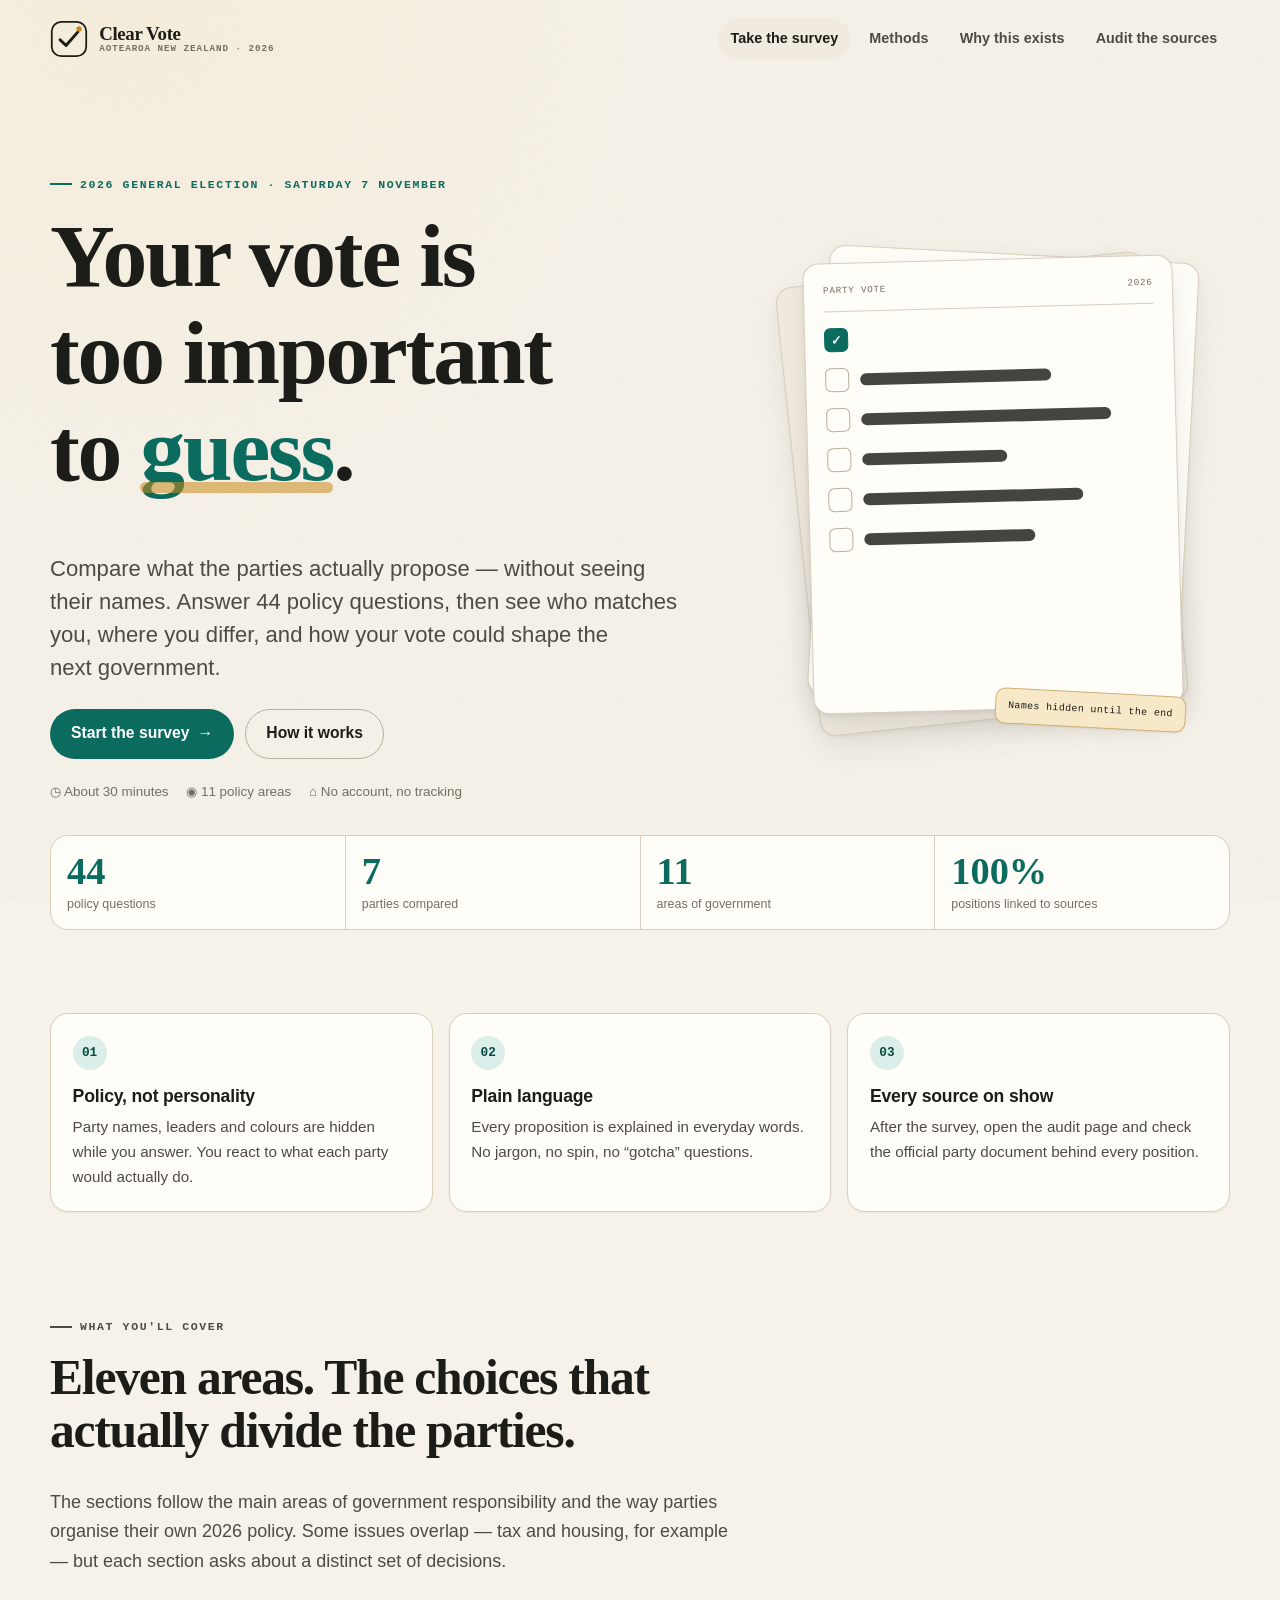
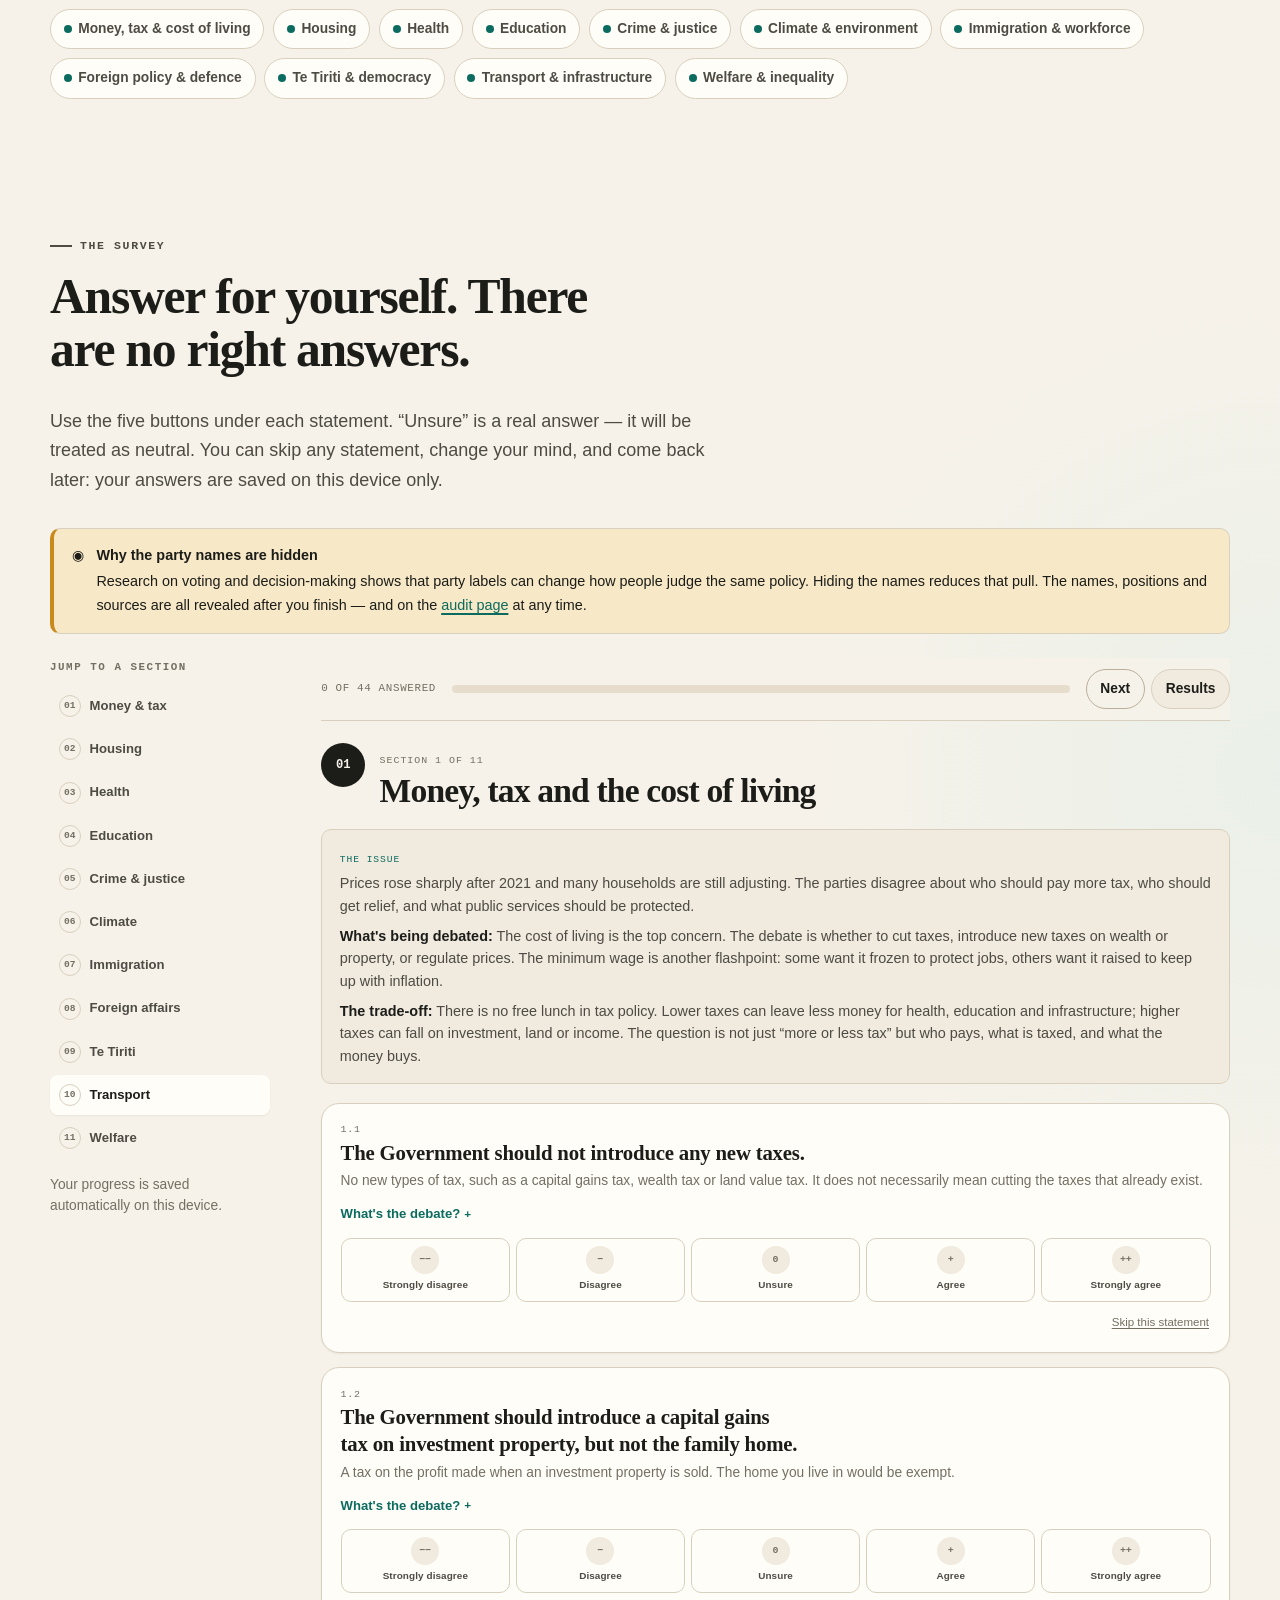
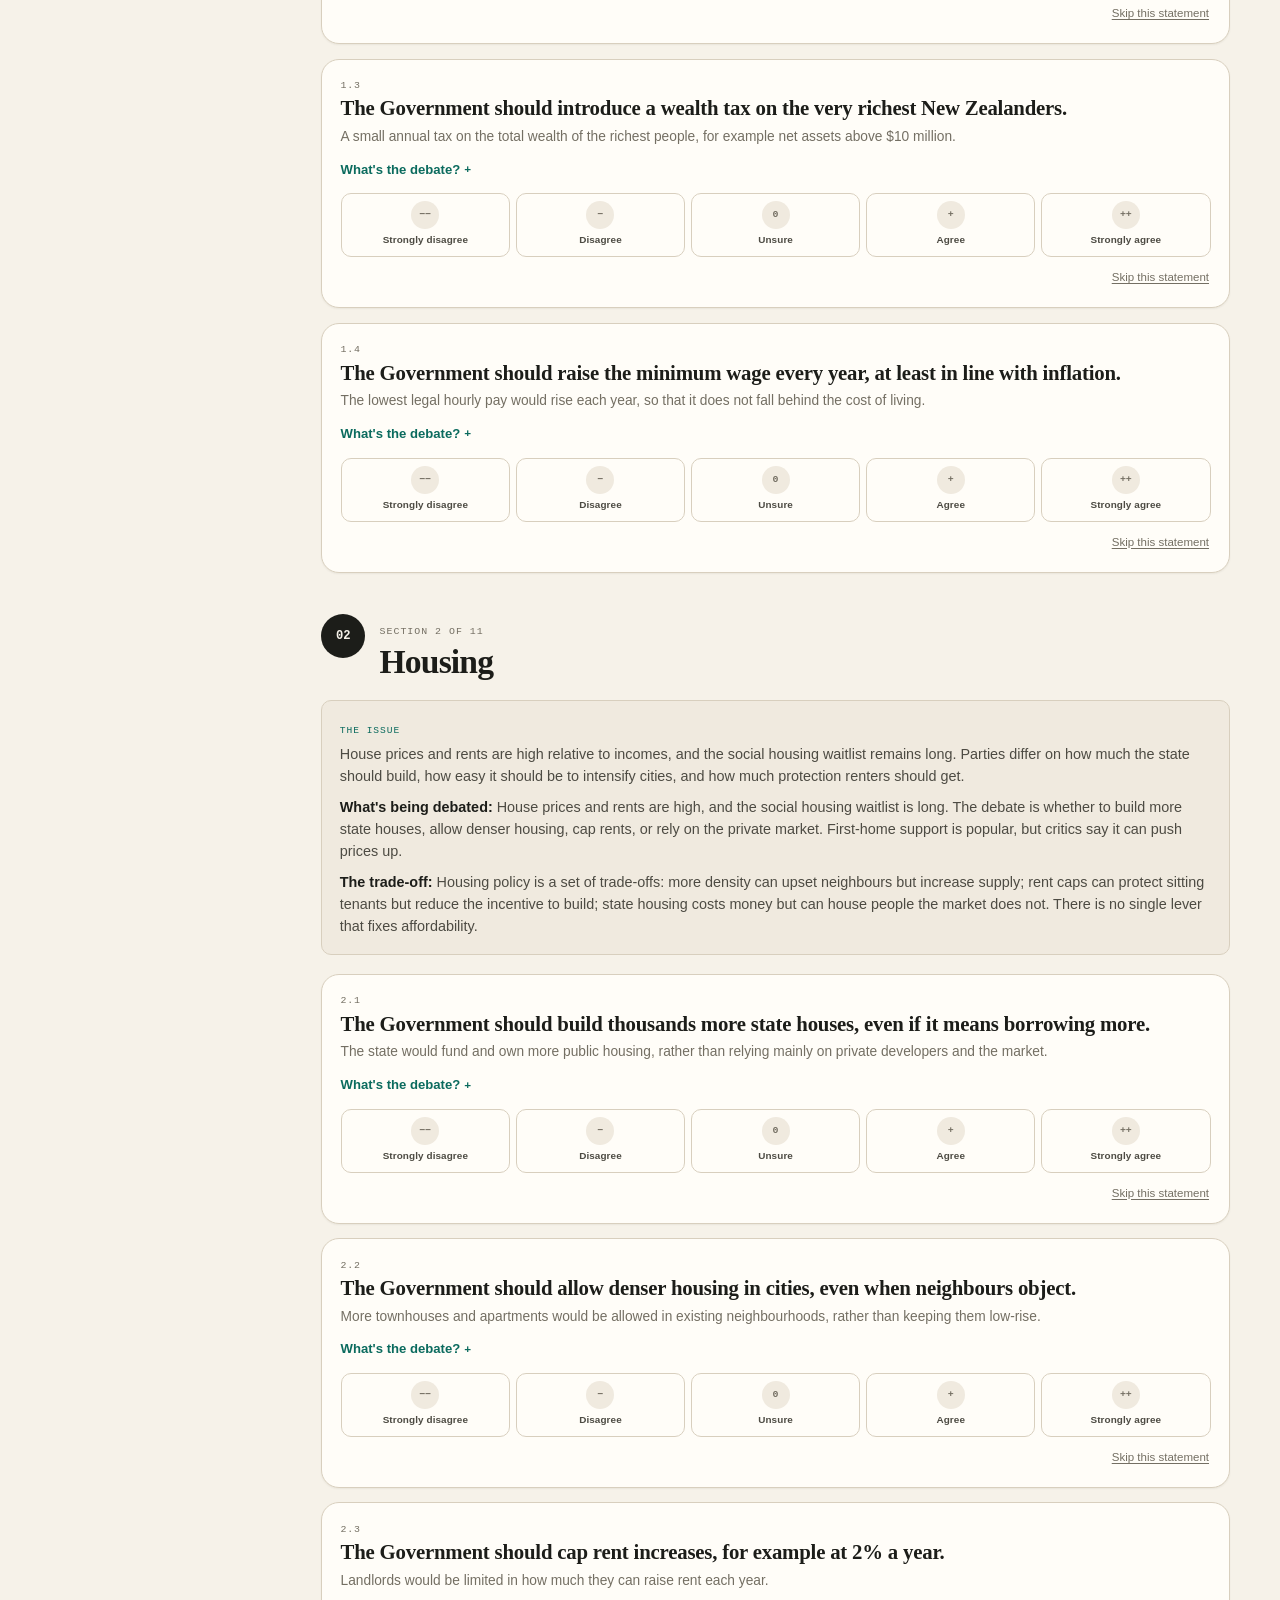
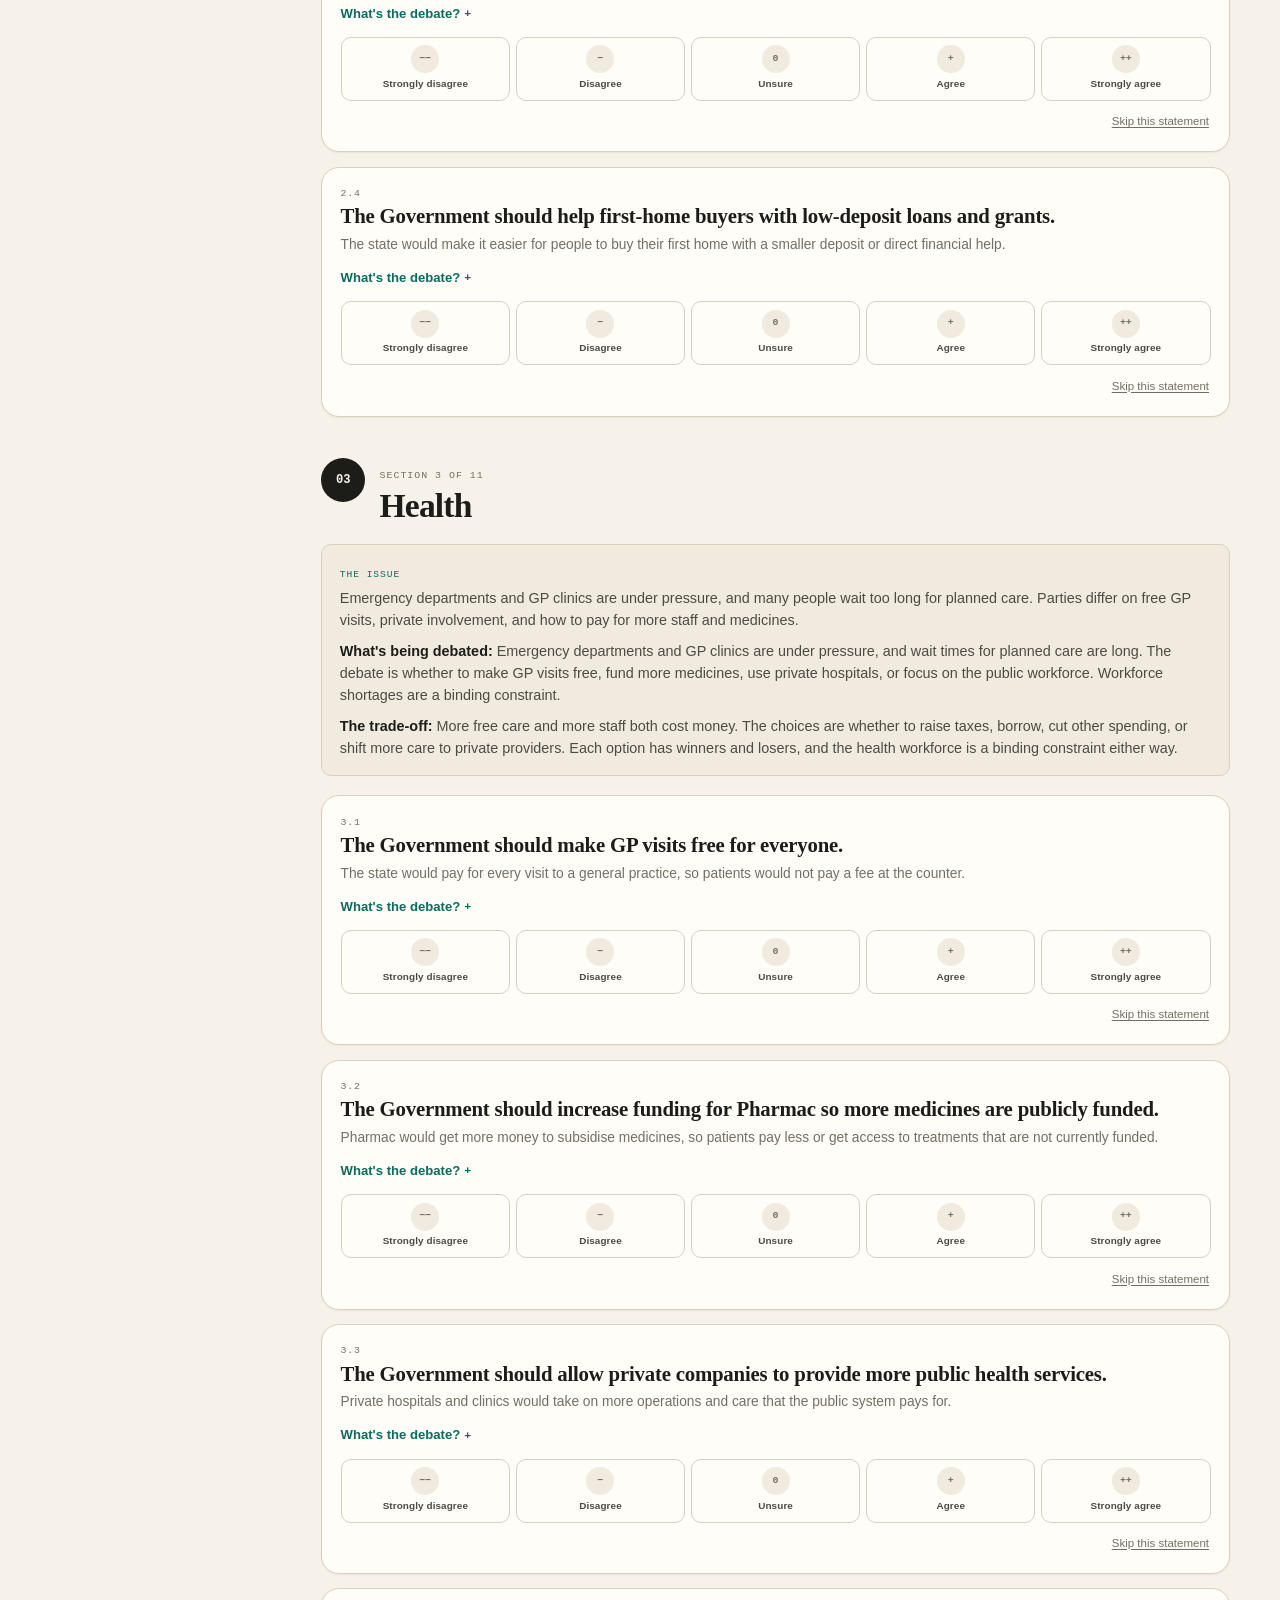
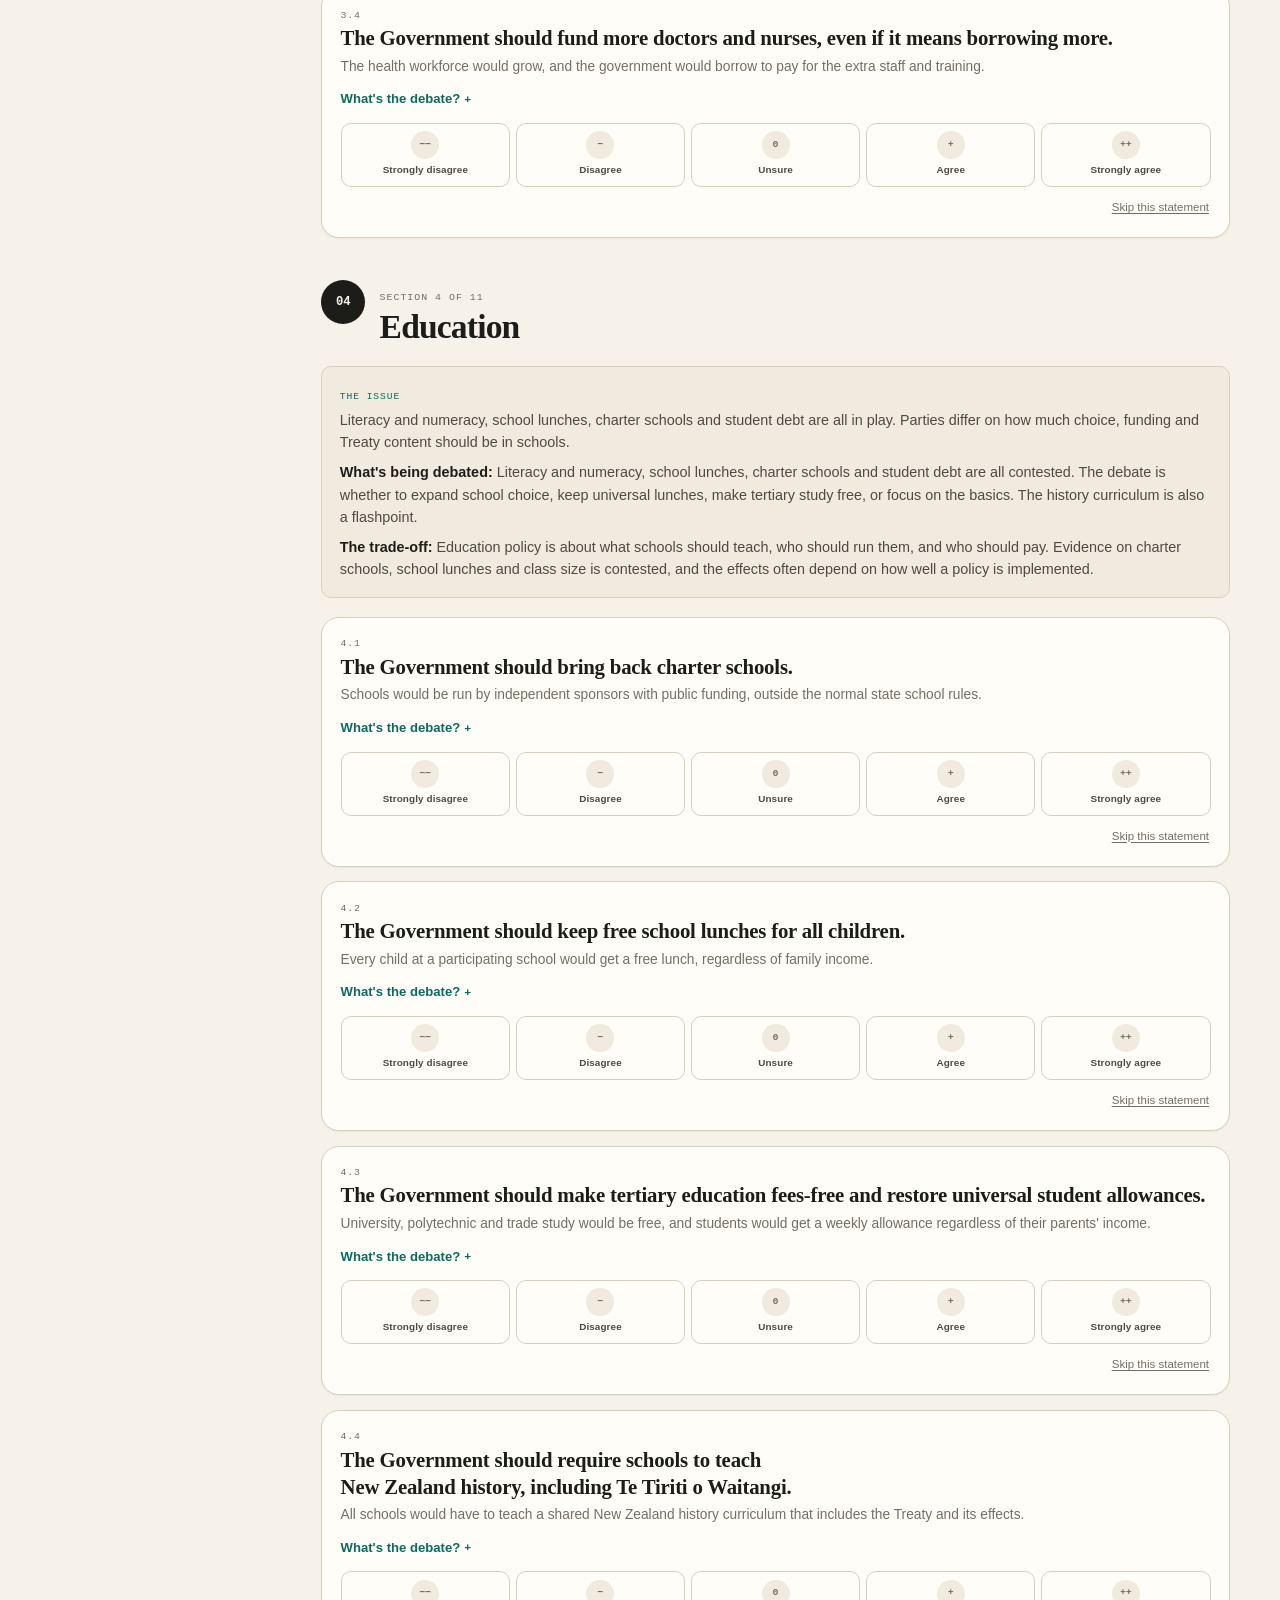
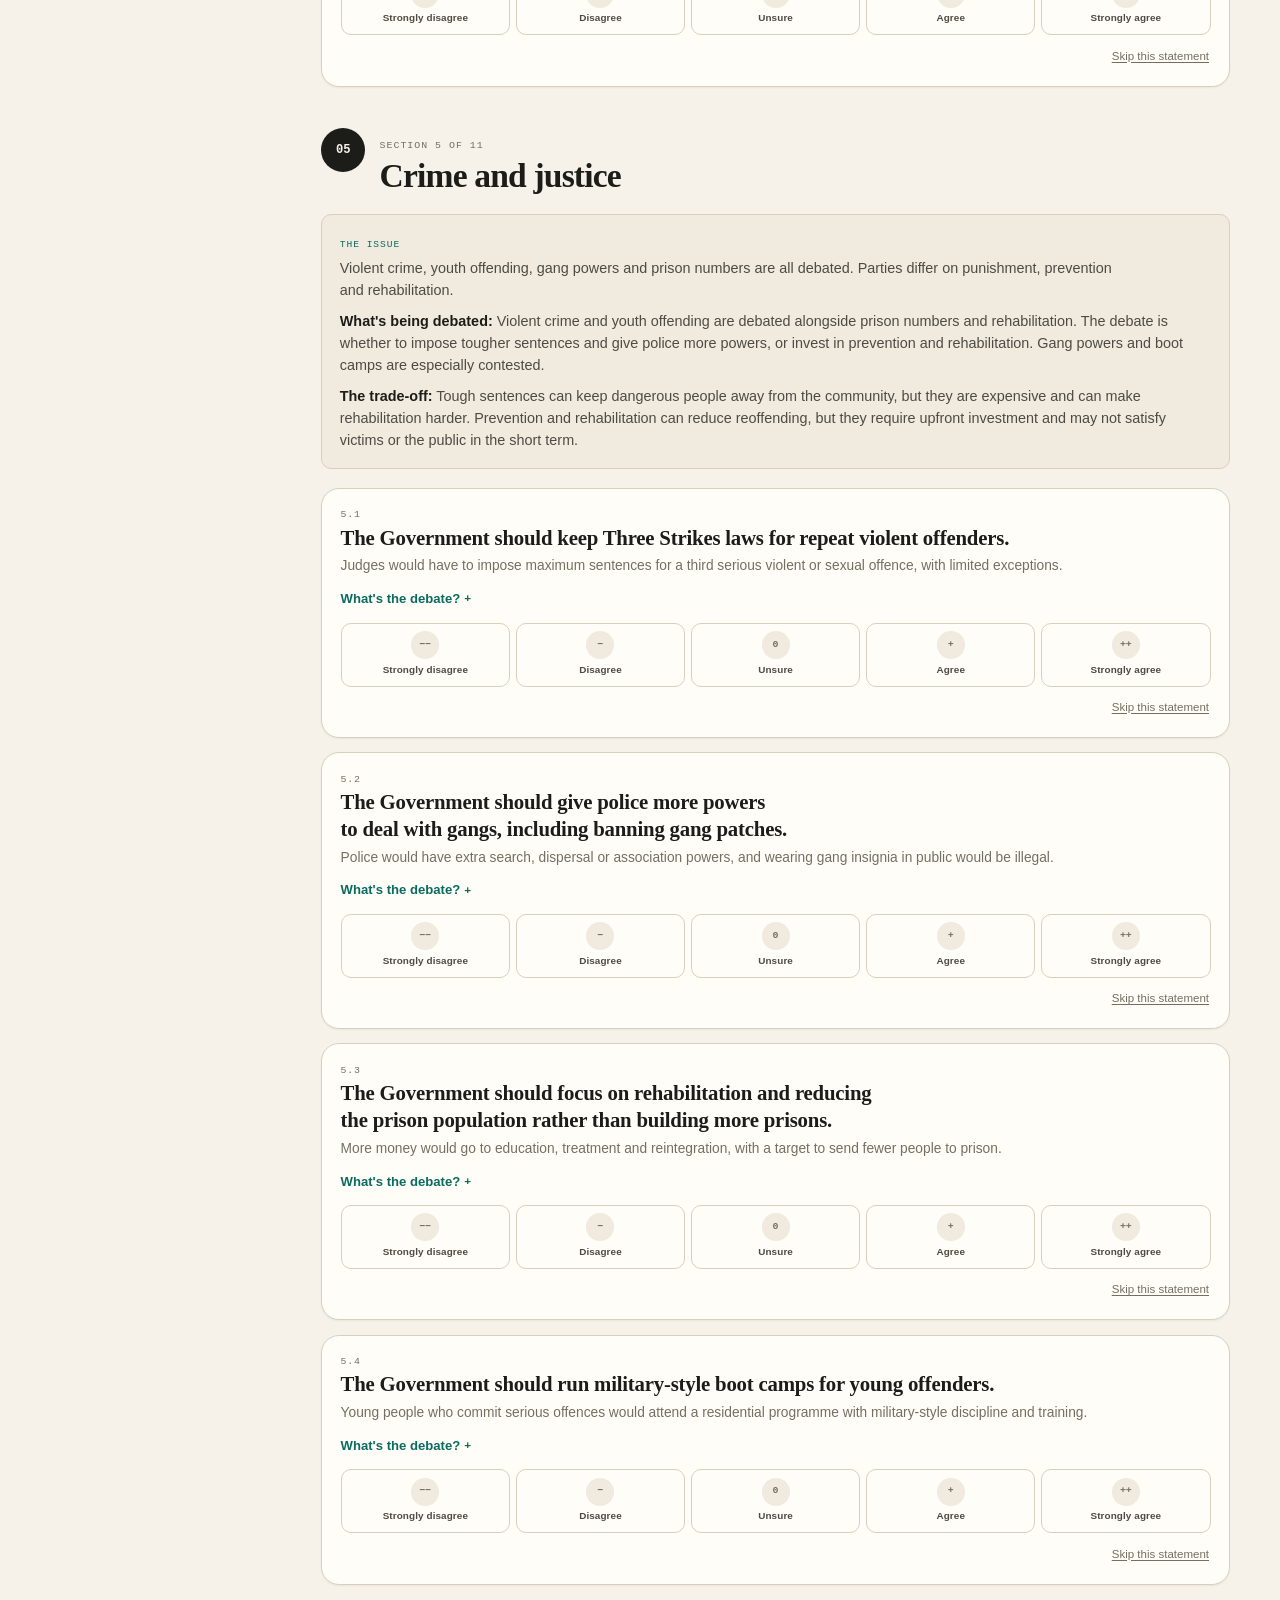
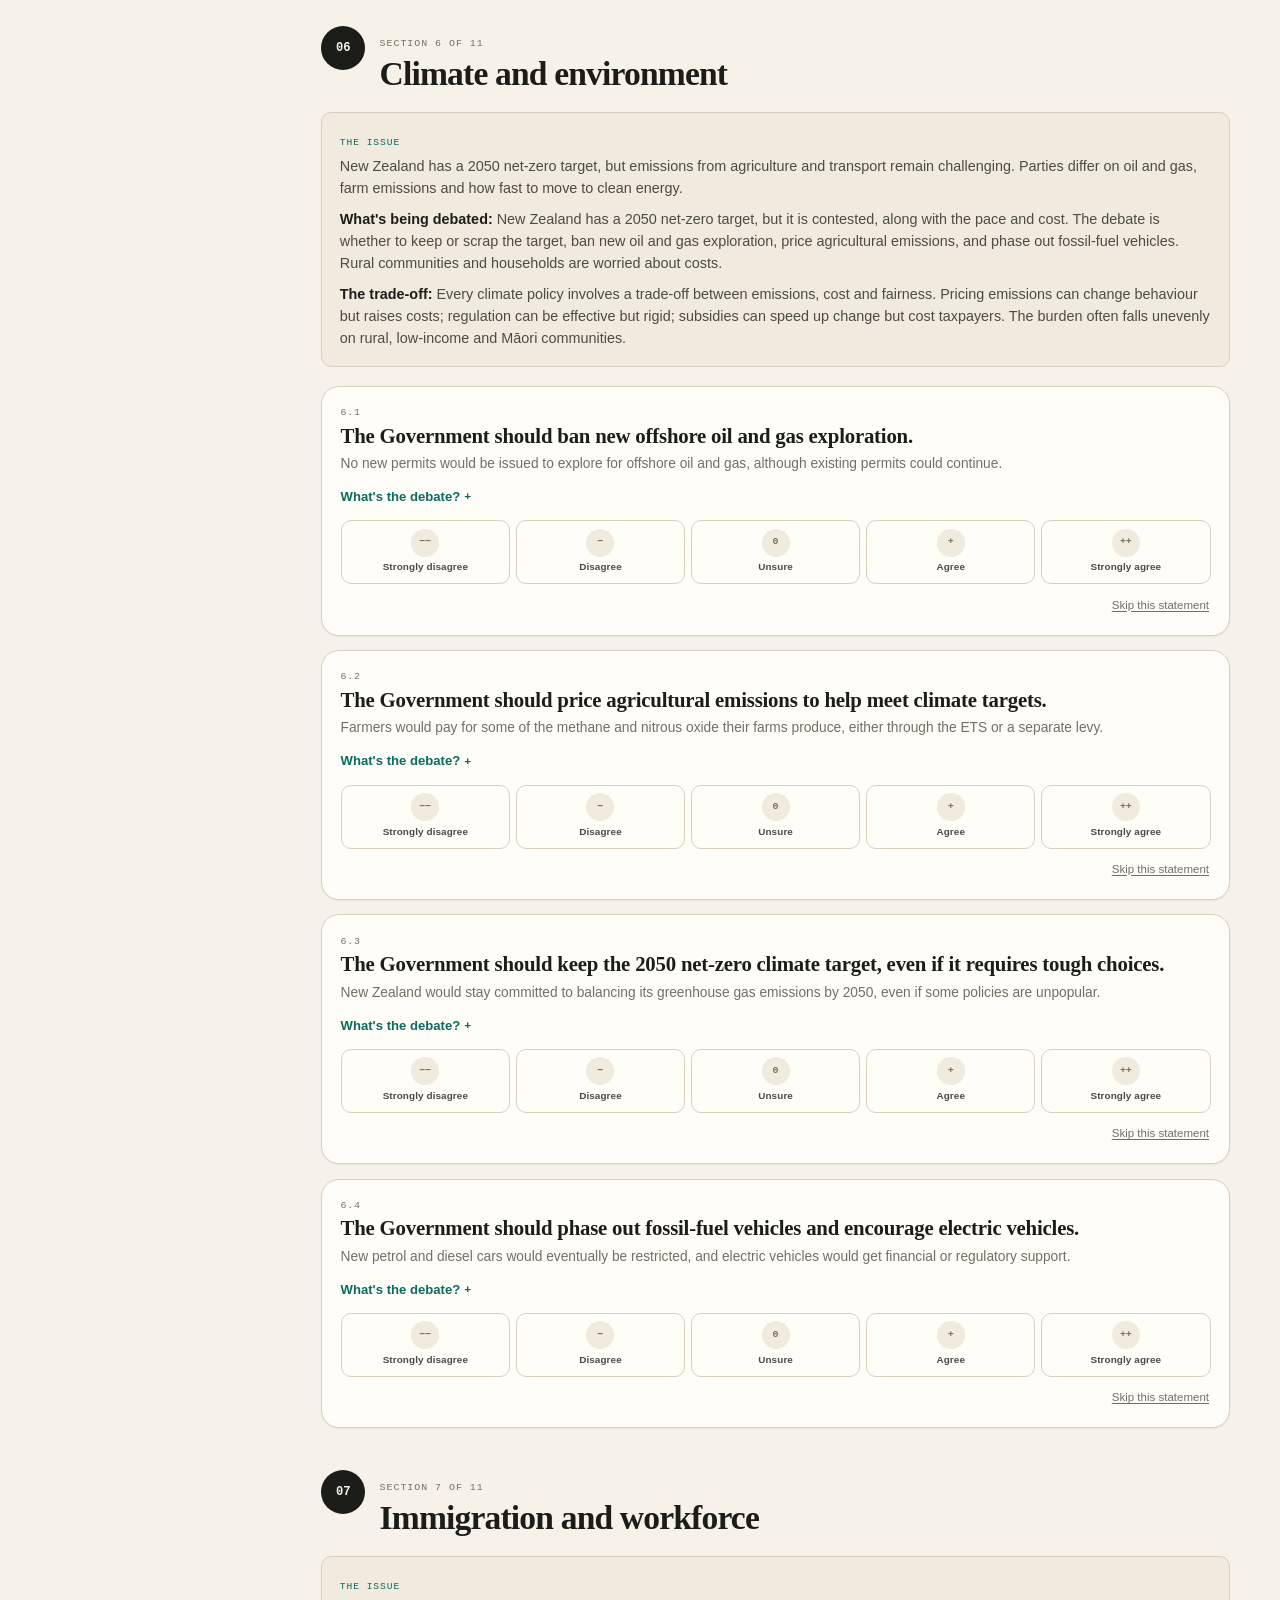
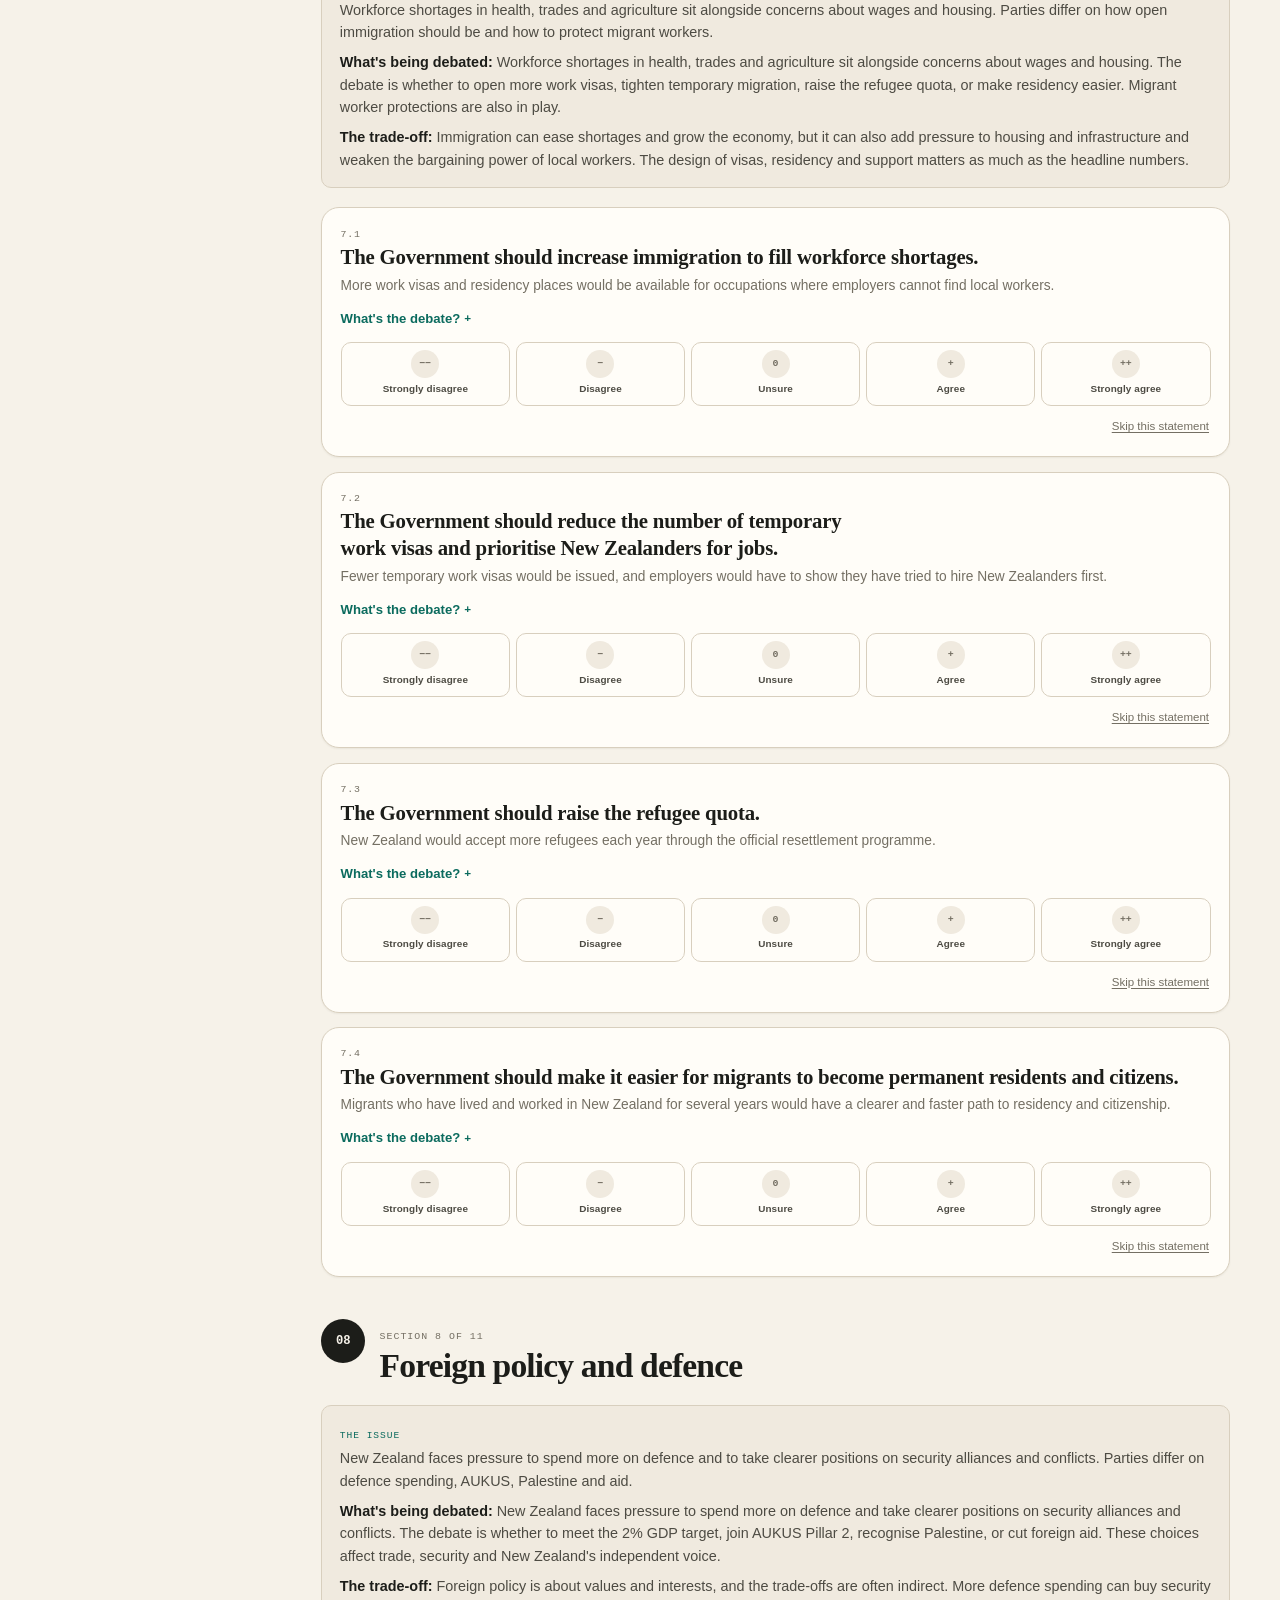
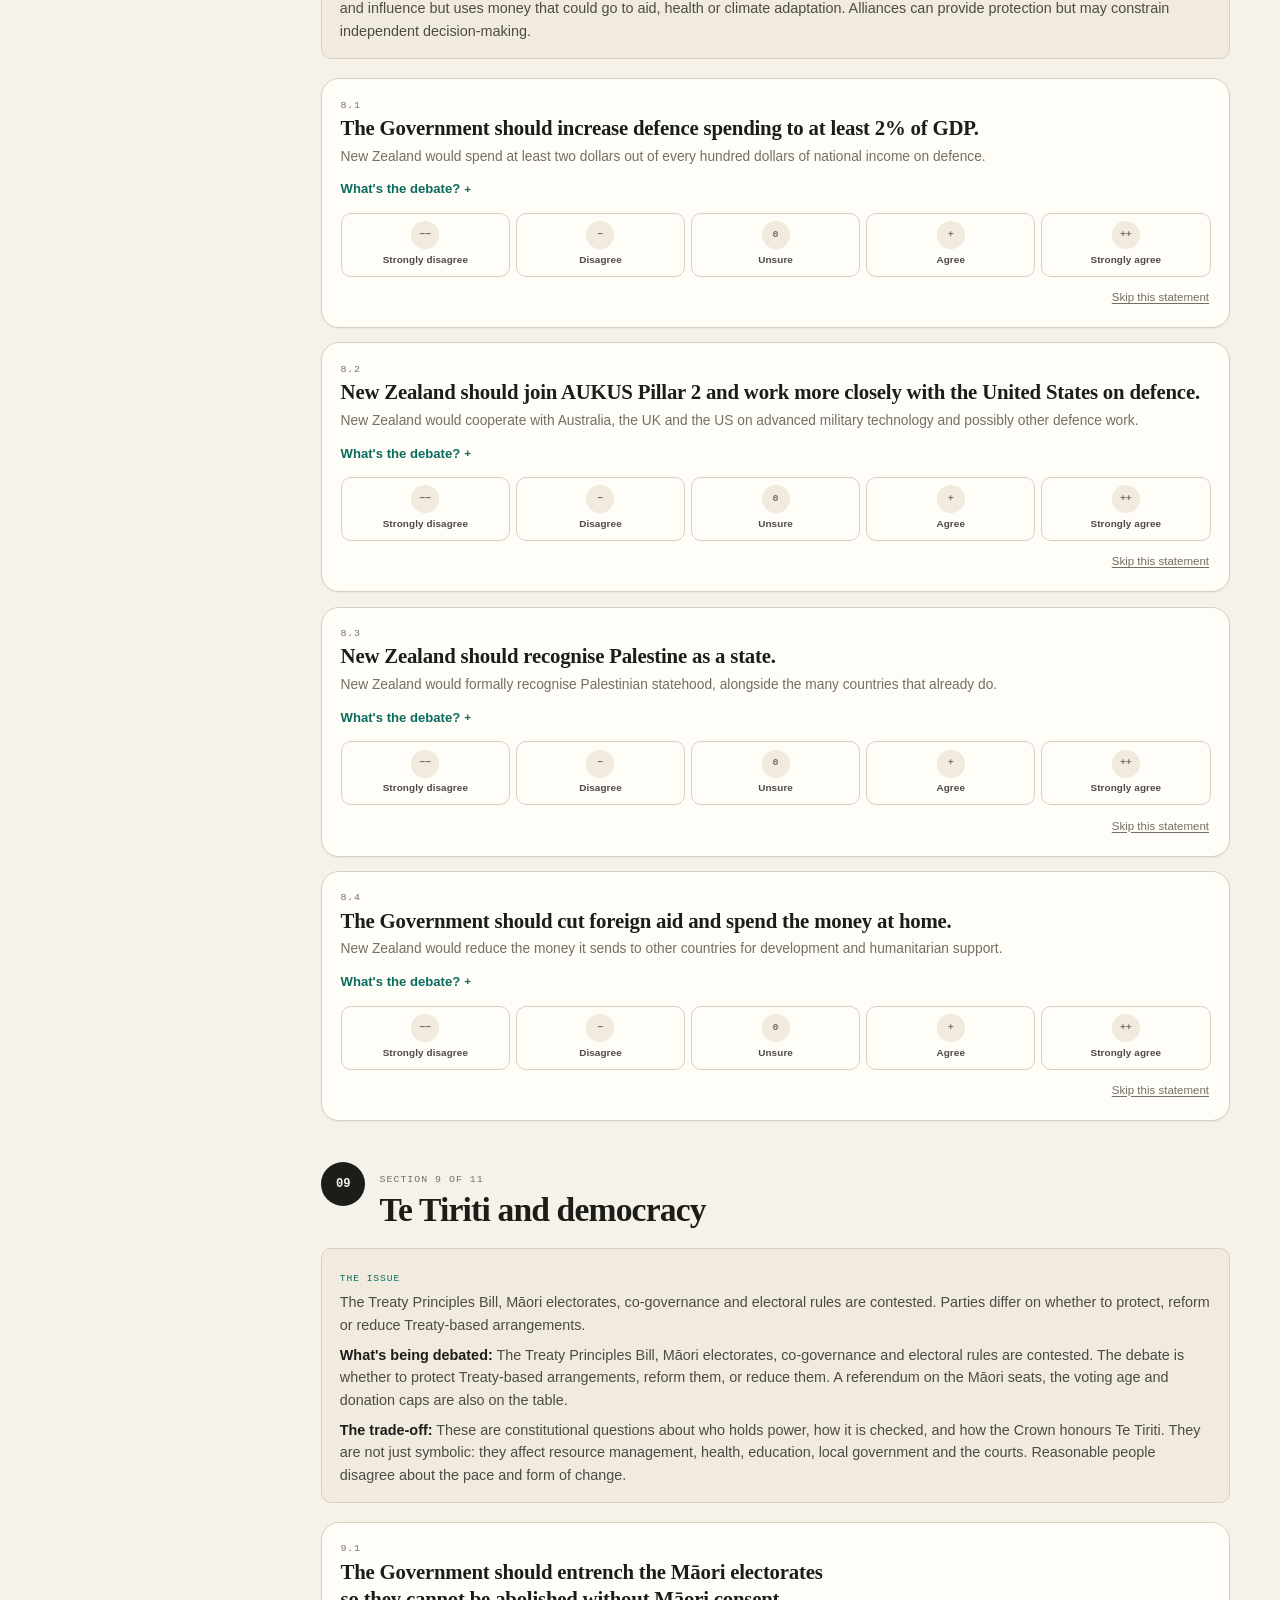
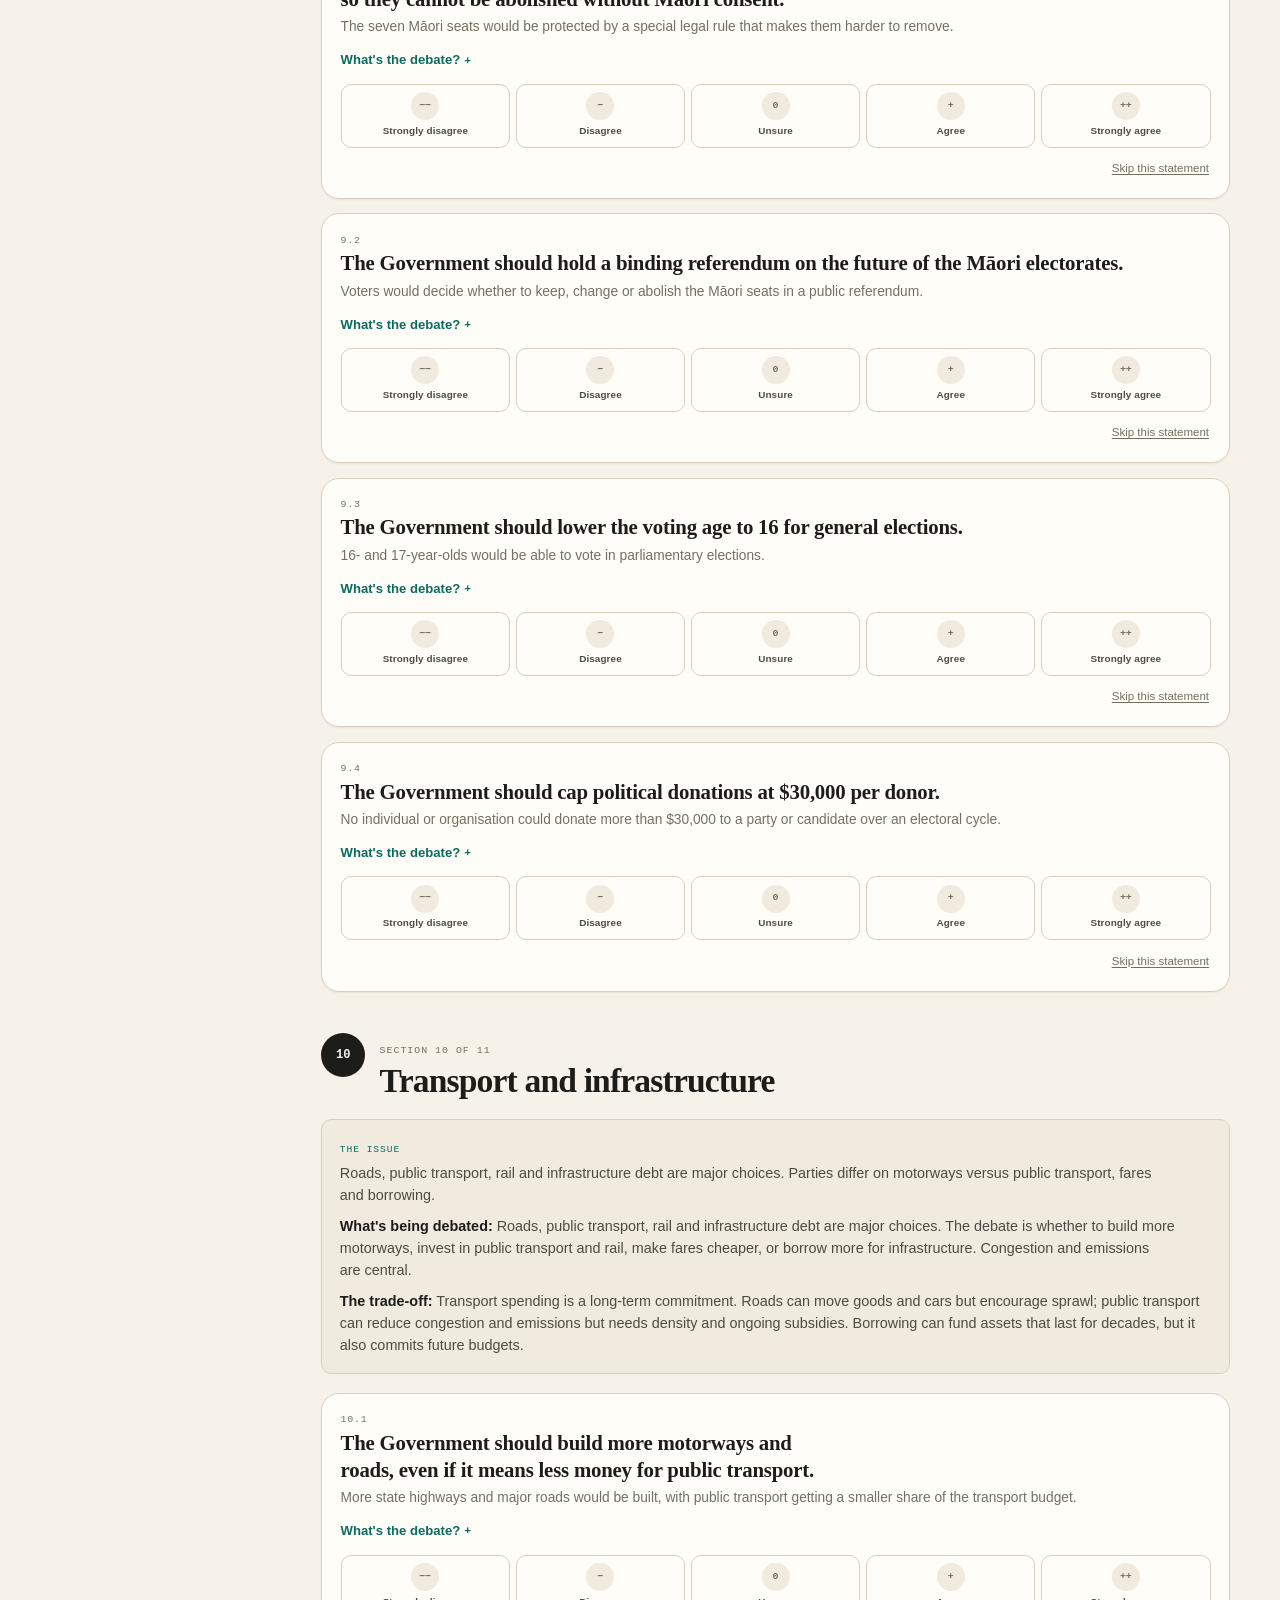
==== index.html @ 0b2c4904 "Build Clear Vote: blinded 2026 NZ policy comparison - 44 statements across 11 policy areas, seven pa" ====
<!doctype html>
<html lang="en-NZ">
<head>
  <meta charset="utf-8">
  <meta name="viewport" content="width=device-width, initial-scale=1">
  <title>Clear Vote — Compare policies, not personalities | NZ 2026</title>
  <meta name="description" content="A blind, source-checked comparison of the 2026 New Zealand election policies. Answer 44 questions in about 30 minutes, then see which parties match you — and why.">
  <meta name="theme-color" content="#f6f2e9">
  <link rel="icon" href="./assets/img/favicon.svg" type="image/svg+xml">
  <link rel="stylesheet" href="./assets/css/styles.css">
  <meta property="og:title" content="Clear Vote — Compare policies, not personalities">
  <meta property="og:description" content="A blind, source-checked comparison of the 2026 New Zealand election policies. 44 questions. About 30 minutes. Every party position sourced.">
  <meta property="og:type" content="website">
</head>
<body data-page="survey">
  <a class="skip-link" href="#main">Skip to content</a>

  <header class="site-header">
    <div class="wrap">
      <a class="brand" href="./index.html">
        <svg class="brand-mark" viewBox="0 0 64 64" aria-hidden="true">
          <rect x="3" y="3" width="58" height="58" rx="16" fill="none" stroke="currentColor" stroke-width="3"/>
          <path d="M17 33.5 27 43l20-23" fill="none" stroke="currentColor" stroke-width="5" stroke-linecap="round" stroke-linejoin="round"/>
          <circle cx="49" cy="15" r="4.5" fill="#c98a1c"/>
        </svg>
        <span class="brand-text">
          <strong>Clear Vote</strong>
          <span>Aotearoa New Zealand · 2026</span>
        </span>
      </a>

      <button class="nav-toggle" type="button" aria-expanded="false" aria-controls="site-nav">
        Menu
        <span aria-hidden="true">☰</span>
      </button>

      <nav class="site-nav" id="site-nav" aria-label="Main navigation">
        <a href="#survey" aria-current="page">Take the survey</a>
        <a href="./methods.html">Methods</a>
        <a href="./motivation.html">Why this exists</a>
        <a href="./audit.html">Audit the sources</a>
      </nav>
    </div>
  </header>

  <main id="main">
    <section class="hero home-hero">
      <div class="wrap">
        <div class="hero-grid">
          <div>
            <p class="eyebrow">2026 General Election · Saturday 7 November</p>
            <h1>Your vote is too important to <em>guess</em>.</h1>
            <p class="lede">Compare what the parties actually propose — without seeing their names. Answer 44 policy questions, then see who matches you, where you differ, and how your vote could shape the next government.</p>
            <div class="btn-row mt-3">
              <a class="btn" href="#survey">Start the survey <span aria-hidden="true">→</span></a>
              <a class="btn btn-ghost" href="./methods.html">How it works</a>
            </div>
            <div class="hero-meta">
              <span>◷ About 30 minutes</span>
              <span>◉ 11 policy areas</span>
              <span>⌂ No account, no tracking</span>
            </div>
          </div>

          <div class="hero-art" aria-hidden="true">
            <div class="ballot-stack">
              <div class="ballot"></div>
              <div class="ballot"></div>
              <div class="ballot">
                <div class="ballot-head">
                  <span>Party vote</span>
                  <span>2026</span>
                </div>
                <div class="ballot-line is-selected"><span class="tick">✓</span><span class="redact"></span></div>
                <div class="ballot-line"><span class="tick"></span><span class="redact"></span></div>
                <div class="ballot-line"><span class="tick"></span><span class="redact"></span></div>
                <div class="ballot-line"><span class="tick"></span><span class="redact"></span></div>
                <div class="ballot-line"><span class="tick"></span><span class="redact"></span></div>
                <div class="ballot-line"><span class="tick"></span><span class="redact"></span></div>
              </div>
              <div class="ballot-note">Names hidden until the end</div>
            </div>
          </div>
        </div>

        <div class="home-stats" aria-label="At a glance">
          <div class="home-stat"><strong>44</strong><span>policy questions</span></div>
          <div class="home-stat"><strong>7</strong><span>parties compared</span></div>
          <div class="home-stat"><strong>11</strong><span>areas of government</span></div>
          <div class="home-stat"><strong>100%</strong><span>positions linked to sources</span></div>
        </div>
      </div>
    </section>

    <section class="section-tight">
      <div class="wrap">
        <div class="grid-3">
          <article class="feature-card">
            <span class="num">01</span>
            <h3>Policy, not personality</h3>
            <p>Party names, leaders and colours are hidden while you answer. You react to what each party would actually do.</p>
          </article>
          <article class="feature-card">
            <span class="num">02</span>
            <h3>Plain language</h3>
            <p>Every proposition is explained in everyday words. No jargon, no spin, no “gotcha” questions.</p>
          </article>
          <article class="feature-card">
            <span class="num">03</span>
            <h3>Every source on show</h3>
            <p>After the survey, open the audit page and check the official party document behind every position.</p>
          </article>
        </div>
      </div>
    </section>

    <section class="section">
      <div class="wrap">
        <div class="section-head">
          <p class="eyebrow">What you'll cover</p>
          <h2>Eleven areas. The choices that actually divide the parties.</h2>
          <p>The sections follow the main areas of government responsibility and the way parties organise their own 2026 policy. Some issues overlap — tax and housing, for example — but each section asks about a distinct set of decisions.</p>
        </div>
        <div class="category-cloud" aria-label="Survey sections">
          <a class="category-pill" href="#section-economy"><span class="dot"></span>Money, tax &amp; cost of living</a>
          <a class="category-pill" href="#section-housing"><span class="dot"></span>Housing</a>
          <a class="category-pill" href="#section-health"><span class="dot"></span>Health</a>
          <a class="category-pill" href="#section-education"><span class="dot"></span>Education</a>
          <a class="category-pill" href="#section-justice"><span class="dot"></span>Crime &amp; justice</a>
          <a class="category-pill" href="#section-climate"><span class="dot"></span>Climate &amp; environment</a>
          <a class="category-pill" href="#section-immigration"><span class="dot"></span>Immigration &amp; workforce</a>
          <a class="category-pill" href="#section-foreign"><span class="dot"></span>Foreign policy &amp; defence</a>
          <a class="category-pill" href="#section-tiriti"><span class="dot"></span>Te Tiriti &amp; democracy</a>
          <a class="category-pill" href="#section-transport"><span class="dot"></span>Transport &amp; infrastructure</a>
          <a class="category-pill" href="#section-welfare"><span class="dot"></span>Welfare &amp; inequality</a>
        </div>
      </div>
    </section>

    <section class="section" id="survey">
      <div class="wrap">
        <div class="section-head">
          <p class="eyebrow">The survey</p>
          <h2>Answer for yourself. There are no right answers.</h2>
          <p>Use the five buttons under each statement. “Unsure” is a real answer — it will be treated as neutral. You can skip any statement, change your mind, and come back later: your answers are saved on this device only.</p>
        </div>

        <div class="notice mb-3" role="note">
          <span aria-hidden="true">◉</span>
          <div>
            <strong>Why the party names are hidden</strong>
            <p>Research on voting and decision-making shows that party labels can change how people judge the same policy. Hiding the names reduces that pull. The names, positions and sources are all revealed after you finish — and on the <a href="./audit.html">audit page</a> at any time.</p>
          </div>
        </div>

        <div class="survey-shell">
          <aside class="survey-aside" aria-label="Survey sections">
            <h2>Jump to a section</h2>
            <ol class="section-nav" id="section-nav"></ol>
            <p class="small muted mt-2">Your progress is saved automatically on this device.</p>
          </aside>

          <div class="survey-main">
            <div class="survey-progress" id="survey-progress">
              <div class="progress-row">
                <span class="progress-text" id="progress-text">0 of 44 answered</span>
                <div class="progress-track" role="progressbar" aria-labelledby="progress-text" aria-valuemin="0" aria-valuemax="44" aria-valuenow="0" id="progress-track">
                  <div class="progress-fill" id="progress-fill"></div>
                </div>
                <div class="progress-actions">
                  <button class="btn btn-small btn-ghost" type="button" id="next-unanswered">Next</button>
                  <a class="btn btn-small btn-soft" href="./results.html" id="results-link">Results</a>
                </div>
              </div>
            </div>

            <details class="mobile-jump">
              <summary>Jump to a section</summary>
              <ol class="section-nav" id="mobile-section-nav"></ol>
            </details>

            <div id="survey-sections">
              <noscript>
                <div class="notice notice-danger">
                  <div>
                    <strong>JavaScript is needed for the survey</strong>
                    <p>This survey runs entirely in your browser. Please enable JavaScript, or read the full policy matrix on the <a href="./audit.html">audit page</a>.</p>
                  </div>
                </div>
              </noscript>
            </div>

            <div class="survey-footer" id="survey-footer">
              <p id="footer-message"><strong>You can finish at any point.</strong> The results page will show how many statements each match is based on, so you can see whether a result is well supported.</p>
              <div class="btn-row">
                <a class="btn" href="./results.html" id="finish-link">See my results <span aria-hidden="true">→</span></a>
                <button class="btn btn-ghost" type="button" id="restart-survey">Start over</button>
              </div>
            </div>
          </div>
        </div>
      </div>
    </section>

    <section class="section">
      <div class="wrap">
        <div class="section-head">
          <p class="eyebrow">After the survey</p>
          <h2>Not just a score. A map of the choice.</h2>
          <p>The results page shows your closest parties, the issues where you agree and differ, and the MMP context that turns votes into seats. It does not tell you how to vote.</p>
        </div>
        <div class="grid-3">
          <article class="feature-card">
            <span class="num">A</span>
            <h3>Your alignment</h3>
            <p>A percentage for every party, with a clear note on how many statements the score is based on.</p>
          </article>
          <article class="feature-card">
            <span class="num">B</span>
            <h3>Your vote in context</h3>
            <p>A 123-seat graphic based on the 2 November polling average, plus the coalition maths and the 5% threshold.</p>
          </article>
          <article class="feature-card">
            <span class="num">C</span>
            <h3>Share or print</h3>
            <p>Print a clean results sheet, copy a private link, or download a result card for social media.</p>
          </article>
        </div>
      </div>
    </section>

    <section class="section">
      <div class="wrap">
        <div class="notice notice-accent">
          <span aria-hidden="true">✓</span>
          <div>
            <strong>What this is — and isn't</strong>
            <p>This is an independent, non-partisan education project. It is not affiliated with any party, candidate, or campaign. It does not promote or oppose any party, collect personal information, run ads, or accept donations. It is a snapshot of published policy as at 4 November 2026, not a prediction of the election result. Always check the sources before you vote.</p>
          </div>
        </div>
      </div>
    </section>
  </main>

  <footer class="site-footer">
    <div class="wrap">
      <div class="footer-grid">
        <div>
          <a class="brand" href="./index.html">
            <svg class="brand-mark" viewBox="0 0 64 64" aria-hidden="true">
              <rect x="3" y="3" width="58" height="58" rx="16" fill="none" stroke="currentColor" stroke-width="3"/>
              <path d="M17 33.5 27 43l20-23" fill="none" stroke="currentColor" stroke-width="5" stroke-linecap="round" stroke-linejoin="round"/>
              <circle cx="49" cy="15" r="4.5" fill="#c98a1c"/>
            </svg>
            <span class="brand-text">
              <strong>Clear Vote</strong>
              <span>Aotearoa New Zealand · 2026</span>
            </span>
          </a>
          <p class="small muted mt-2">Compare policies, not personalities. Built for the 2026 general election and released as an open, auditable project.</p>
        </div>
        <div>
          <h3>The project</h3>
          <ul>
            <li><a href="./methods.html">Methods &amp; scoring</a></li>
            <li><a href="./motivation.html">Why this exists</a></li>
            <li><a href="./audit.html">Audit the sources</a></li>
            <li><a href="./results.html">Your results</a></li>
          </ul>
        </div>
        <div>
          <h3>Before you vote</h3>
          <ul>
            <li><a href="https://vote.nz/2026-general-election/voting-in-the-election/what-to-do" rel="noopener">How to vote</a></li>
            <li><a href="https://vote.nz/2026-general-election/about/overview/key-dates" rel="noopener">Key dates</a></li>
            <li><a href="https://elections.nz/" rel="noopener">Electoral Commission</a></li>
            <li><a href="https://election2026.nz/" rel="noopener">Election 2026 polling</a></li>
          </ul>
        </div>
      </div>
      <div class="footer-note">
        <p>Clear Vote is an independent project. It does not promote or oppose any party or candidate, and it is not authorised by any party or campaign. Policy positions are summarised from official party material and linked on the audit page. Polling data is a snapshot from <a href="https://election2026.nz/" rel="noopener">election2026.nz</a> (2 November 2026 average). If you find an error, please open an issue on GitHub — corrections are welcome.</p>
        <p>Last updated: 4 November 2026 · <a href="./methods.html#corrections">Corrections policy</a></p>
      </div>
    </div>
  </footer>

  <script src="./assets/js/common.js" defer></script>
  <script type="module" src="./assets/js/survey.js"></script>
</body>
</html>
---- assets/css/styles.css ----
/* ============================================================
   Clear Vote NZ — 2026
   A neutral, accessible, print-friendly static site.
   ============================================================ */

:root {
  color-scheme: light dark;

  --bg: #f6f2e9;
  --bg-deep: #eee7d9;
  --surface: #fffdf8;
  --surface-2: #f0eadf;
  --surface-3: #e6ddcc;
  --ink: #1c1d19;
  --ink-2: #4d4b43;
  --muted: #746f63;
  --line: #d8cfbe;
  --line-strong: #b9ae99;
  --accent: #0b6b5e;
  --accent-deep: #084c43;
  --accent-soft: #dceee9;
  --accent-ink: #ffffff;
  --gold: #c98a1c;
  --gold-soft: #f7e8c7;
  --danger: #9e3b2d;
  --danger-soft: #f4ddd7;
  --ok: #2e6b4c;
  --ok-soft: #dcebdd;
  --shadow-sm: 0 1px 2px rgba(28, 29, 25, 0.06);
  --shadow: 0 2px 4px rgba(28, 29, 25, 0.05), 0 14px 34px rgba(28, 29, 25, 0.07);
  --radius-sm: 10px;
  --radius: 18px;
  --radius-lg: 28px;
  --max: 1180px;
  --content: 780px;
  --sans: ui-sans-serif, -apple-system, BlinkMacSystemFont, "Segoe UI", Roboto, "Helvetica Neue", Arial, "Noto Sans", sans-serif;
  --serif: ui-serif, Georgia, "Iowan Old Style", "Palatino Linotype", "Times New Roman", serif;
  --mono: ui-monospace, SFMono-Regular, "SF Mono", Menlo, Consolas, "Liberation Mono", monospace;
}

@media (prefers-color-scheme: dark) {
  :root {
    --bg: #131511;
    --bg-deep: #0e100d;
    --surface: #1d201a;
    --surface-2: #252922;
    --surface-3: #30352c;
    --ink: #f2efe7;
    --ink-2: #d1ccbf;
    --muted: #a8a294;
    --line: #3a3f34;
    --line-strong: #555b4d;
    --accent: #6fc9b8;
    --accent-deep: #9be0d1;
    --accent-soft: #1c3a34;
    --accent-ink: #0b1a17;
    --gold: #e5b45c;
    --gold-soft: #3b301b;
    --danger: #e38d7d;
    --danger-soft: #3b221e;
    --ok: #8fc9a4;
    --ok-soft: #1d3124;
    --shadow-sm: 0 1px 2px rgba(0, 0, 0, 0.3);
    --shadow: 0 2px 4px rgba(0, 0, 0, 0.25), 0 18px 40px rgba(0, 0, 0, 0.28);
  }
}

*,
*::before,
*::after {
  box-sizing: border-box;
}

html {
  scroll-behavior: smooth;
  -webkit-text-size-adjust: 100%;
}

body {
  margin: 0;
  background:
    radial-gradient(circle at 10% 0%, color-mix(in srgb, var(--gold-soft) 40%, transparent) 0, transparent 34rem),
    radial-gradient(circle at 100% 12%, color-mix(in srgb, var(--accent-soft) 45%, transparent) 0, transparent 30rem),
    var(--bg);
  color: var(--ink);
  font-family: var(--sans);
  font-size: 18px;
  line-height: 1.65;
  text-rendering: optimizeLegibility;
  -webkit-font-smoothing: antialiased;
}

body::before {
  content: "";
  position: fixed;
  inset: 0;
  z-index: -1;
  pointer-events: none;
  opacity: 0.35;
  background-image: url("data:image/svg+xml,%3Csvg xmlns='http://www.w3.org/2000/svg' width='160' height='160' viewBox='0 0 160 160'%3E%3Cfilter id='n'%3E%3CfeTurbulence type='fractalNoise' baseFrequency='.9' numOctaves='2' stitchTiles='stitch'/%3E%3C/filter%3E%3Crect width='160' height='160' filter='url(%23n)' opacity='.18'/%3E%3C/svg%3E");
}

img,
svg {
  max-width: 100%;
  height: auto;
}

a {
  color: var(--accent);
  text-decoration-thickness: 1.5px;
  text-underline-offset: 0.18em;
}

a:hover {
  color: var(--accent-deep);
}

p,
li {
  text-wrap: pretty;
}

h1,
h2,
h3,
h4 {
  margin: 0 0 0.6em;
  font-family: var(--serif);
  font-weight: 600;
  line-height: 1.08;
  letter-spacing: -0.025em;
  text-wrap: balance;
}

h1 {
  font-size: clamp(2.55rem, 7vw, 5.6rem);
}

h2 {
  font-size: clamp(1.9rem, 4.3vw, 3.1rem);
}

h3 {
  font-size: clamp(1.25rem, 2.4vw, 1.65rem);
  line-height: 1.2;
}

h4 {
  font-family: var(--sans);
  font-size: 1.02rem;
  letter-spacing: -0.01em;
}

p {
  margin: 0 0 1em;
}

strong {
  font-weight: 700;
}

small {
  font-size: 0.84em;
}

hr {
  border: 0;
  border-top: 1px solid var(--line);
  margin: 2.5rem 0;
}

::selection {
  background: var(--gold-soft);
  color: var(--ink);
}

:focus-visible {
  outline: 3px solid var(--gold);
  outline-offset: 3px;
  border-radius: 4px;
}

.skip-link {
  position: absolute;
  left: 12px;
  top: -80px;
  z-index: 1000;
  background: var(--ink);
  color: var(--bg);
  padding: 0.7rem 1rem;
  border-radius: 8px;
  transition: top 0.15s ease;
}

.skip-link:focus {
  top: 12px;
}

.wrap {
  width: min(var(--max), calc(100% - 2rem));
  margin-inline: auto;
}

.narrow {
  width: min(var(--content), calc(100% - 2rem));
  margin-inline: auto;
}

.wide {
  width: min(1320px, calc(100% - 2rem));
  margin-inline: auto;
}

.sr-only {
  position: absolute !important;
  width: 1px !important;
  height: 1px !important;
  padding: 0 !important;
  margin: -1px !important;
  overflow: hidden !important;
  clip: rect(0, 0, 0, 0) !important;
  white-space: nowrap !important;
  border: 0 !important;
}

.eyebrow {
  display: inline-flex;
  align-items: center;
  gap: 0.5rem;
  margin: 0 0 0.9rem;
  font-family: var(--mono);
  font-size: 0.72rem;
  font-weight: 600;
  letter-spacing: 0.14em;
  text-transform: uppercase;
  color: var(--accent);
}

.eyebrow::before {
  content: "";
  width: 22px;
  height: 2px;
  background: currentColor;
}

.lede {
  font-size: clamp(1.12rem, 2.2vw, 1.38rem);
  line-height: 1.5;
  color: var(--ink-2);
  max-width: 62ch;
}

.muted {
  color: var(--muted);
}

.small {
  font-size: 0.86rem;
  line-height: 1.55;
}

.mono {
  font-family: var(--mono);
}

.center {
  text-align: center;
}

/* ---------- Header ---------- */

.site-header {
  position: relative;
  z-index: 20;
  padding: 1.1rem 0;
}

.site-header .wrap {
  display: flex;
  align-items: center;
  justify-content: space-between;
  gap: 1rem;
}

.brand {
  display: inline-flex;
  align-items: center;
  gap: 0.7rem;
  color: var(--ink);
  text-decoration: none;
  font-weight: 700;
  letter-spacing: -0.02em;
}

.brand:hover {
  color: var(--ink);
}

.brand-mark {
  width: 38px;
  height: 38px;
  flex: 0 0 auto;
}

.brand-text {
  display: flex;
  flex-direction: column;
  line-height: 1.05;
}

.brand-text strong {
  font-family: var(--serif);
  font-size: 1.18rem;
  font-weight: 600;
}

.brand-text span {
  font-family: var(--mono);
  font-size: 0.58rem;
  letter-spacing: 0.1em;
  text-transform: uppercase;
  color: var(--muted);
}

.site-nav {
  display: flex;
  align-items: center;
  gap: 0.35rem;
}

.site-nav a {
  display: inline-flex;
  align-items: center;
  min-height: 42px;
  padding: 0.45rem 0.8rem;
  border-radius: 999px;
  color: var(--ink-2);
  text-decoration: none;
  font-size: 0.9rem;
  font-weight: 600;
}

.site-nav a:hover,
.site-nav a[aria-current="page"] {
  background: var(--surface-2);
  color: var(--ink);
}

.nav-toggle {
  display: none;
  border: 1px solid var(--line);
  background: var(--surface);
  color: var(--ink);
  border-radius: 999px;
  min-height: 44px;
  padding: 0.45rem 0.9rem;
  font: inherit;
  font-size: 0.9rem;
  font-weight: 650;
  cursor: pointer;
}

@media (max-width: 860px) {
  .nav-toggle {
    display: inline-flex;
    align-items: center;
    gap: 0.45rem;
  }

  .site-nav {
    display: none;
    position: absolute;
    left: 1rem;
    right: 1rem;
    top: calc(100% - 0.2rem);
    flex-direction: column;
    align-items: stretch;
    padding: 0.6rem;
    background: var(--surface);
    border: 1px solid var(--line);
    border-radius: var(--radius);
    box-shadow: var(--shadow);
  }

  .site-nav.is-open {
    display: flex;
  }

  .site-nav a {
    justify-content: space-between;
    border-radius: 10px;
    padding: 0.75rem 0.85rem;
  }
}

/* ---------- Buttons ---------- */

.btn {
  --btn-bg: var(--accent);
  --btn-ink: var(--accent-ink);
  display: inline-flex;
  align-items: center;
  justify-content: center;
  gap: 0.5rem;
  min-height: 50px;
  padding: 0.75rem 1.25rem;
  border: 1px solid transparent;
  border-radius: 999px;
  background: var(--btn-bg);
  color: var(--btn-ink);
  font: inherit;
  font-size: 0.98rem;
  font-weight: 700;
  line-height: 1.2;
  text-decoration: none;
  cursor: pointer;
  transition: transform 0.12s ease, background 0.12s ease, box-shadow 0.12s ease;
}

.btn:hover {
  color: var(--btn-ink);
  background: var(--accent-deep);
  transform: translateY(-1px);
}

.btn:active {
  transform: translateY(0);
}

.btn-ghost {
  --btn-bg: transparent;
  --btn-ink: var(--ink);
  border-color: var(--line-strong);
}

.btn-ghost:hover {
  background: var(--surface-2);
  color: var(--ink);
}

.btn-soft {
  --btn-bg: var(--surface-2);
  --btn-ink: var(--ink);
  border-color: var(--line);
}

.btn-soft:hover {
  background: var(--surface-3);
  color: var(--ink);
}

.btn-small {
  min-height: 40px;
  padding: 0.45rem 0.85rem;
  font-size: 0.86rem;
}

.btn-row {
  display: flex;
  flex-wrap: wrap;
  gap: 0.7rem;
  align-items: center;
}

/* ---------- Hero ---------- */

.hero {
  padding: clamp(2.5rem, 7vw, 5.5rem) 0 clamp(2.5rem, 5vw, 4rem);
}

.hero-grid {
  display: grid;
  grid-template-columns: minmax(0, 1.15fr) minmax(280px, 0.85fr);
  gap: clamp(2rem, 5vw, 4.5rem);
  align-items: center;
}

.hero h1 {
  max-width: 12ch;
}

.hero h1 em {
  font-style: normal;
  color: var(--accent);
  position: relative;
  white-space: nowrap;
}

.hero h1 em::after {
  content: "";
  position: absolute;
  left: 0;
  right: 0;
  bottom: 0.06em;
  height: 0.12em;
  background: var(--gold);
  opacity: 0.55;
  border-radius: 999px;
}

.hero .lede {
  margin-top: 1.2rem;
}

.hero-meta {
  display: flex;
  flex-wrap: wrap;
  gap: 0.6rem 1.1rem;
  margin-top: 1.4rem;
  font-size: 0.84rem;
  color: var(--muted);
}

.hero-meta span {
  display: inline-flex;
  align-items: center;
  gap: 0.4rem;
}

.hero-art {
  position: relative;
  min-height: 340px;
}

.ballot-stack {
  position: relative;
  width: min(100%, 370px);
  margin-inline: auto;
  aspect-ratio: 0.82;
}

.ballot {
  position: absolute;
  inset: 0;
  border-radius: 16px;
  background: var(--surface);
  border: 1px solid var(--line);
  box-shadow: var(--shadow);
  padding: 1.2rem;
  overflow: hidden;
}

.ballot:nth-child(1) {
  transform: rotate(-6deg) translate(-12px, 8px);
  background: var(--surface-2);
}

.ballot:nth-child(2) {
  transform: rotate(3deg) translate(10px, -6px);
  background: var(--surface);
}

.ballot:nth-child(3) {
  transform: rotate(-1.5deg);
}

.ballot-head {
  display: flex;
  align-items: center;
  justify-content: space-between;
  gap: 1rem;
  padding-bottom: 0.8rem;
  border-bottom: 1px solid var(--line);
  font-family: var(--mono);
  font-size: 0.58rem;
  letter-spacing: 0.08em;
  text-transform: uppercase;
  color: var(--muted);
}

.ballot-line {
  display: flex;
  align-items: center;
  gap: 0.65rem;
  margin-top: 1rem;
}

.ballot-line .tick {
  width: 24px;
  height: 24px;
  flex: 0 0 auto;
  border: 1.5px solid var(--line-strong);
  border-radius: 6px;
  display: grid;
  place-items: center;
  color: var(--accent);
  font-size: 0.8rem;
  font-weight: 800;
}

.ballot-line .redact {
  height: 12px;
  border-radius: 999px;
  background: var(--ink);
  opacity: 0.82;
}

.ballot-line:nth-child(3) .redact { width: 58%; }
.ballot-line:nth-child(4) .redact { width: 76%; }
.ballot-line:nth-child(5) .redact { width: 44%; }
.ballot-line:nth-child(6) .redact { width: 67%; }
.ballot-line:nth-child(7) .redact { width: 52%; }

.ballot-line.is-selected .tick {
  background: var(--accent);
  border-color: var(--accent);
  color: var(--accent-ink);
}

.ballot-note {
  position: absolute;
  right: -8px;
  bottom: -18px;
  transform: rotate(3deg);
  background: var(--gold-soft);
  border: 1px solid color-mix(in srgb, var(--gold) 45%, var(--line));
  color: var(--ink);
  border-radius: 10px;
  padding: 0.55rem 0.75rem;
  font-family: var(--mono);
  font-size: 0.62rem;
  letter-spacing: 0.04em;
  box-shadow: var(--shadow-sm);
}

@media (max-width: 820px) {
  .hero-grid {
    grid-template-columns: 1fr;
  }

  .hero-art {
    order: -1;
    min-height: 260px;
  }

  .ballot-stack {
    width: min(76vw, 300px);
  }

  .hero h1 {
    max-width: 14ch;
  }
}

/* ---------- Sections / cards ---------- */

.section {
  padding: clamp(2.4rem, 5vw, 4.5rem) 0;
}

.section-tight {
  padding: 2rem 0;
}

.section-head {
  max-width: 68ch;
  margin-bottom: 2rem;
}

.section-head p {
  color: var(--ink-2);
}

.card {
  background: var(--surface);
  border: 1px solid var(--line);
  border-radius: var(--radius);
  box-shadow: var(--shadow-sm);
}

.card-pad {
  padding: clamp(1.2rem, 3vw, 2rem);
}

.grid-3 {
  display: grid;
  grid-template-columns: repeat(3, minmax(0, 1fr));
  gap: 1rem;
}

.grid-2 {
  display: grid;
  grid-template-columns: repeat(2, minmax(0, 1fr));
  gap: 1rem;
}

@media (max-width: 820px) {
  .grid-3,
  .grid-2 {
    grid-template-columns: 1fr;
  }
}

.feature-card {
  padding: 1.35rem;
  background: var(--surface);
  border: 1px solid var(--line);
  border-radius: var(--radius);
  box-shadow: var(--shadow-sm);
}

.feature-card .num {
  display: inline-grid;
  place-items: center;
  width: 34px;
  height: 34px;
  margin-bottom: 1rem;
  border-radius: 50%;
  background: var(--accent-soft);
  color: var(--accent-deep);
  font-family: var(--mono);
  font-size: 0.8rem;
  font-weight: 700;
}

.feature-card h3 {
  font-family: var(--sans);
  font-size: 1.1rem;
  letter-spacing: -0.01em;
  margin-bottom: 0.45rem;
}

.feature-card p {
  margin: 0;
  color: var(--ink-2);
  font-size: 0.95rem;
}

/* ---------- Home / intro ---------- */

.home-hero {
  padding-bottom: clamp(2rem, 4vw, 3.5rem);
}

.home-stats {
  display: grid;
  grid-template-columns: repeat(4, minmax(0, 1fr));
  gap: 1px;
  overflow: hidden;
  border: 1px solid var(--line);
  border-radius: var(--radius);
  background: var(--line);
  margin-top: 2rem;
}

.home-stat {
  background: var(--surface);
  padding: 1rem;
}

.home-stat strong {
  display: block;
  font-family: var(--serif);
  font-size: clamp(1.7rem, 3.5vw, 2.4rem);
  line-height: 1;
  color: var(--accent);
}

.home-stat span {
  display: block;
  margin-top: 0.35rem;
  font-size: 0.78rem;
  color: var(--muted);
  line-height: 1.35;
}

@media (max-width: 700px) {
  .home-stats {
    grid-template-columns: repeat(2, minmax(0, 1fr));
  }
}

.steps {
  counter-reset: step;
  display: grid;
  gap: 1rem;
}

.step {
  display: grid;
  grid-template-columns: auto 1fr;
  gap: 1rem;
  align-items: start;
  padding: 1.2rem 1.3rem;
  background: var(--surface);
  border: 1px solid var(--line);
  border-radius: var(--radius);
}

.step::before {
  counter-increment: step;
  content: counter(step, decimal-leading-zero);
  display: grid;
  place-items: center;
  width: 42px;
  height: 42px;
  border-radius: 50%;
  background: var(--ink);
  color: var(--bg);
  font-family: var(--mono);
  font-size: 0.72rem;
  font-weight: 700;
}

.step h3 {
  font-family: var(--sans);
  font-size: 1.05rem;
  margin-bottom: 0.25rem;
}

.step p {
  margin: 0;
  color: var(--ink-2);
  font-size: 0.94rem;
}

.category-cloud {
  display: flex;
  flex-wrap: wrap;
  gap: 0.55rem;
}

.category-pill {
  display: inline-flex;
  align-items: center;
  gap: 0.4rem;
  padding: 0.5rem 0.8rem;
  border: 1px solid var(--line);
  border-radius: 999px;
  background: var(--surface);
  color: var(--ink-2);
  font-size: 0.86rem;
  font-weight: 600;
  text-decoration: none;
}

.category-pill:hover {
  border-color: var(--accent);
  color: var(--accent);
  background: var(--accent-soft);
}

.category-pill .dot {
  width: 8px;
  height: 8px;
  border-radius: 50%;
  background: var(--accent);
}

/* ---------- Notice / callout ---------- */

.notice {
  display: flex;
  gap: 0.8rem;
  align-items: flex-start;
  padding: 0.95rem 1.1rem;
  border: 1px solid var(--line);
  border-left: 4px solid var(--gold);
  border-radius: var(--radius-sm);
  background: var(--gold-soft);
  color: var(--ink);
  font-size: 0.9rem;
}

.notice > div > strong:first-child {
  display: block;
  margin-bottom: 0.15rem;
}

.notice p {
  margin: 0;
}

.notice-accent {
  border-left-color: var(--accent);
  background: var(--accent-soft);
}

.notice-danger {
  border-left-color: var(--danger);
  background: var(--danger-soft);
}

/* ---------- Survey ---------- */

.survey-shell {
  display: grid;
  grid-template-columns: 220px minmax(0, 1fr);
  gap: clamp(1.5rem, 4vw, 3.5rem);
  align-items: start;
}

.survey-aside {
  position: sticky;
  top: 1rem;
  padding-top: 0.25rem;
}

.survey-aside h2 {
  font-family: var(--mono);
  font-size: 0.68rem;
  letter-spacing: 0.14em;
  text-transform: uppercase;
  color: var(--muted);
  margin-bottom: 0.8rem;
}

.section-nav {
  list-style: none;
  margin: 0;
  padding: 0;
  display: grid;
  gap: 0.2rem;
}

.section-nav a {
  display: flex;
  align-items: center;
  gap: 0.55rem;
  min-height: 40px;
  padding: 0.35rem 0.55rem;
  border-radius: 8px;
  color: var(--ink-2);
  text-decoration: none;
  font-size: 0.82rem;
  font-weight: 600;
  line-height: 1.25;
}

.section-nav a:hover {
  background: var(--surface-2);
  color: var(--ink);
}

.section-nav .nav-num {
  display: inline-grid;
  place-items: center;
  width: 22px;
  height: 22px;
  flex: 0 0 auto;
  border: 1px solid var(--line);
  border-radius: 50%;
  font-family: var(--mono);
  font-size: 0.6rem;
  color: var(--muted);
}

.section-nav a.is-done .nav-num {
  background: var(--accent);
  border-color: var(--accent);
  color: var(--accent-ink);
}

.section-nav a.is-current {
  background: var(--surface);
  color: var(--ink);
  box-shadow: var(--shadow-sm);
}

.survey-main {
  min-width: 0;
}

.survey-intro {
  margin-bottom: 1.6rem;
}

.survey-intro h2 {
  margin-bottom: 0.5rem;
}

.survey-intro p {
  color: var(--ink-2);
}

.survey-progress {
  position: sticky;
  top: 0;
  z-index: 30;
  padding: 0.7rem 0;
  background: color-mix(in srgb, var(--bg) 88%, transparent);
  backdrop-filter: blur(14px);
  -webkit-backdrop-filter: blur(14px);
  border-bottom: 1px solid var(--line);
  margin-bottom: 1.4rem;
}

.progress-row {
  display: flex;
  align-items: center;
  gap: 1rem;
}

.progress-text {
  font-family: var(--mono);
  font-size: 0.68rem;
  letter-spacing: 0.06em;
  text-transform: uppercase;
  color: var(--muted);
  white-space: nowrap;
}

.progress-track {
  flex: 1;
  height: 8px;
  border-radius: 999px;
  background: var(--surface-3);
  overflow: hidden;
}

.progress-fill {
  height: 100%;
  width: 0;
  border-radius: inherit;
  background: linear-gradient(90deg, var(--accent), color-mix(in srgb, var(--accent) 60%, var(--gold)));
  transition: width 0.25s ease;
}

.progress-actions {
  display: flex;
  gap: 0.4rem;
  align-items: center;
}

.survey-section {
  scroll-margin-top: 76px;
  margin-bottom: 2.6rem;
}

.survey-section-head {
  display: flex;
  gap: 0.9rem;
  align-items: flex-start;
  margin-bottom: 1rem;
}

.survey-section-num {
  display: grid;
  place-items: center;
  width: 44px;
  height: 44px;
  flex: 0 0 auto;
  border-radius: 50%;
  background: var(--ink);
  color: var(--bg);
  font-family: var(--mono);
  font-size: 0.76rem;
  font-weight: 700;
}

.survey-section-head h2 {
  font-size: clamp(1.5rem, 3.4vw, 2.1rem);
  margin-bottom: 0.25rem;
}

.survey-section-head .section-kicker {
  font-family: var(--mono);
  font-size: 0.62rem;
  letter-spacing: 0.1em;
  text-transform: uppercase;
  color: var(--muted);
}

.section-context {
  padding: 1rem 1.1rem;
  margin-bottom: 1.2rem;
  background: var(--surface-2);
  border: 1px solid var(--line);
  border-radius: var(--radius-sm);
  font-size: 0.9rem;
  line-height: 1.55;
  color: var(--ink-2);
}

.section-context strong {
  color: var(--ink);
}

.section-context p {
  margin: 0;
}

.section-context p + p {
  margin-top: 0.5rem;
}

.section-context .context-label {
  display: inline-block;
  margin-bottom: 0.25rem;
  font-family: var(--mono);
  font-size: 0.6rem;
  letter-spacing: 0.1em;
  text-transform: uppercase;
  color: var(--accent);
}

.statement-list {
  display: grid;
  gap: 0.9rem;
}

.statement-card {
  position: relative;
  padding: 1.15rem 1.15rem 1rem;
  background: var(--surface);
  border: 1px solid var(--line);
  border-radius: var(--radius);
  box-shadow: var(--shadow-sm);
  transition: border-color 0.15s ease, box-shadow 0.15s ease;
}

.statement-card:focus-within {
  border-color: var(--accent);
  box-shadow: 0 0 0 3px var(--accent-soft);
}

.statement-card.is-answered {
  border-color: color-mix(in srgb, var(--accent) 35%, var(--line));
}

.statement-top {
  display: flex;
  gap: 0.7rem;
  align-items: baseline;
  justify-content: space-between;
}

.statement-id {
  font-family: var(--mono);
  font-size: 0.62rem;
  letter-spacing: 0.08em;
  color: var(--muted);
  white-space: nowrap;
}

.statement-text {
  margin: 0 0 0.35rem;
  font-family: var(--serif);
  font-size: clamp(1.08rem, 2vw, 1.3rem);
  line-height: 1.3;
  letter-spacing: -0.01em;
  font-weight: 600;
}

.statement-plain {
  margin: 0 0 0.85rem;
  font-size: 0.86rem;
  line-height: 1.5;
  color: var(--muted);
}

.likert {
  display: grid;
  grid-template-columns: repeat(5, minmax(0, 1fr));
  gap: 0.35rem;
  margin: 0;
  padding: 0;
  border: 0;
}

.likert legend {
  position: absolute;
  width: 1px;
  height: 1px;
  padding: 0;
  margin: -1px;
  overflow: hidden;
  clip: rect(0, 0, 0, 0);
  white-space: nowrap;
  border: 0;
}

.likert label {
  position: relative;
  display: flex;
  flex-direction: column;
  align-items: center;
  justify-content: flex-start;
  gap: 0.3rem;
  min-height: 64px;
  padding: 0.45rem 0.15rem 0.4rem;
  border: 1px solid var(--line);
  border-radius: 10px;
  background: var(--surface);
  color: var(--ink-2);
  cursor: pointer;
  text-align: center;
  transition: background 0.12s ease, border-color 0.12s ease, color 0.12s ease, transform 0.12s ease;
  user-select: none;
}

.likert label:hover {
  border-color: var(--accent);
  background: var(--accent-soft);
}

.likert input {
  position: absolute;
  opacity: 0;
  pointer-events: none;
}

.likert .face {
  display: grid;
  place-items: center;
  width: 28px;
  height: 28px;
  border-radius: 50%;
  background: var(--surface-2);
  font-family: var(--mono);
  font-size: 0.62rem;
  font-weight: 700;
  color: var(--muted);
}

.likert .label-text {
  font-size: 0.62rem;
  line-height: 1.15;
  font-weight: 650;
  letter-spacing: 0.01em;
}

.likert input:checked + .face {
  background: var(--accent);
  color: var(--accent-ink);
}

.likert input:checked ~ .label-text {
  color: var(--ink);
}

.likert label:has(input:checked) {
  border-color: var(--accent);
  background: var(--accent-soft);
  box-shadow: inset 0 0 0 1px var(--accent);
}

.likert input:focus-visible + .face {
  outline: 3px solid var(--gold);
  outline-offset: 2px;
}

.skip-wrap {
  display: flex;
  justify-content: flex-end;
  margin-top: 0.45rem;
}

.skip-btn {
  border: 0;
  background: none;
  padding: 0.25rem 0.1rem;
  color: var(--muted);
  font: inherit;
  font-size: 0.72rem;
  text-decoration: underline;
  text-underline-offset: 0.18em;
  cursor: pointer;
}

.skip-btn:hover {
  color: var(--ink);
}

@media (max-width: 640px) {
  .likert {
    gap: 0.25rem;
  }

  .likert label {
    min-height: 62px;
    padding-inline: 0.1rem;
  }

  .likert .label-text {
    font-size: 0.56rem;
  }

  .likert .face {
    width: 25px;
    height: 25px;
    font-size: 0.56rem;
  }
}

.survey-footer {
  display: flex;
  flex-wrap: wrap;
  gap: 0.8rem;
  align-items: center;
  justify-content: space-between;
  padding: 1.3rem;
  margin-top: 1.5rem;
  background: var(--surface);
  border: 1px solid var(--line);
  border-radius: var(--radius);
  box-shadow: var(--shadow-sm);
}

.survey-footer p {
  margin: 0;
  max-width: 46ch;
  font-size: 0.88rem;
  color: var(--ink-2);
}

.survey-footer .btn {
  flex: 0 0 auto;
}

@media (max-width: 980px) {
  .survey-shell {
    grid-template-columns: 1fr;
  }

  .survey-aside {
    position: static;
    display: none;
  }

  .survey-aside.is-open {
    display: block;
  }

  .survey-progress {
    top: 0;
  }
}

/* mobile section jump */
.mobile-jump {
  display: none;
}

@media (max-width: 980px) {
  .mobile-jump {
    display: block;
    margin-bottom: 1rem;
  }

  .mobile-jump summary {
    display: flex;
    align-items: center;
    justify-content: space-between;
    min-height: 44px;
    padding: 0.6rem 0.85rem;
    border: 1px solid var(--line);
    border-radius: 10px;
    background: var(--surface);
    font-size: 0.86rem;
    font-weight: 650;
    cursor: pointer;
    list-style: none;
  }

  .mobile-jump summary::-webkit-details-marker {
    display: none;
  }

  .mobile-jump summary::after {
    content: "▾";
    color: var(--muted);
  }

  .mobile-jump[open] summary::after {
    content: "▴";
  }

  .mobile-jump .section-nav {
    padding: 0.5rem 0 0;
    grid-template-columns: repeat(2, minmax(0, 1fr));
  }

  .mobile-jump .section-nav a {
    min-height: 44px;
  }
}

/* ---------- Results ---------- */

.results-hero {
  padding: clamp(2rem, 5vw, 3.8rem) 0 1.5rem;
}

.result-top {
  display: grid;
  grid-template-columns: minmax(0, 1fr) auto;
  gap: 1.5rem;
  align-items: end;
}

.result-top h1 {
  font-size: clamp(2.1rem, 5vw, 4rem);
  max-width: 16ch;
}

.result-score {
  display: flex;
  flex-direction: column;
  align-items: flex-end;
  gap: 0.2rem;
}

.result-score .big {
  font-family: var(--serif);
  font-size: clamp(3rem, 8vw, 6rem);
  line-height: 0.85;
  color: var(--accent);
  letter-spacing: -0.05em;
}

.result-score .small {
  color: var(--muted);
}

@media (max-width: 700px) {
  .result-top {
    grid-template-columns: 1fr;
    align-items: start;
  }

  .result-score {
    align-items: flex-start;
  }
}

.party-bars {
  display: grid;
  gap: 0.7rem;
  margin: 1.2rem 0 0;
}

.party-bar {
  display: grid;
  grid-template-columns: minmax(110px, 0.7fr) minmax(0, 2.4fr) 4.5rem;
  gap: 0.8rem;
  align-items: center;
}

.party-bar-name {
  display: flex;
  align-items: center;
  gap: 0.45rem;
  font-size: 0.9rem;
  font-weight: 700;
}

.party-dot {
  width: 10px;
  height: 10px;
  flex: 0 0 auto;
  border-radius: 50%;
  background: var(--party-colour, var(--accent));
}

.party-bar-track {
  height: 16px;
  border-radius: 999px;
  background: var(--surface-3);
  overflow: hidden;
}

.party-bar-fill {
  height: 100%;
  border-radius: inherit;
  background: var(--party-colour, var(--accent));
  transition: width 0.6s cubic-bezier(0.2, 0.8, 0.2, 1);
}

.party-bar-value {
  text-align: right;
  font-family: var(--mono);
  font-size: 0.8rem;
  font-weight: 700;
}

.party-bar-coverage {
  display: block;
  font-family: var(--sans);
  font-size: 0.62rem;
  font-weight: 400;
  color: var(--muted);
}

@media (max-width: 620px) {
  .party-bar {
    grid-template-columns: minmax(86px, 1fr) minmax(0, 1.8fr) 3.6rem;
    gap: 0.5rem;
  }

  .party-bar-name {
    font-size: 0.8rem;
  }
}

.top-match-card {
  position: relative;
  overflow: hidden;
  padding: clamp(1.3rem, 3vw, 2rem);
  background: var(--surface);
  border: 1px solid var(--line);
  border-radius: var(--radius-lg);
  box-shadow: var(--shadow);
}

.top-match-card::before {
  content: "";
  position: absolute;
  inset: 0 0 auto 0;
  height: 6px;
  background: var(--party-colour, var(--accent));
}

.top-match-card h2 {
  font-size: clamp(1.6rem, 3vw, 2.3rem);
  margin-bottom: 0.4rem;
}

.match-tags {
  display: flex;
  flex-wrap: wrap;
  gap: 0.45rem;
  margin-top: 0.9rem;
}

.tag {
  display: inline-flex;
  align-items: center;
  gap: 0.35rem;
  padding: 0.3rem 0.6rem;
  border-radius: 999px;
  background: var(--surface-2);
  color: var(--ink-2);
  font-size: 0.74rem;
  font-weight: 600;
}

.tag-ok {
  background: var(--ok-soft);
  color: var(--ok);
}

.tag-diff {
  background: var(--danger-soft);
  color: var(--danger);
}

/* heatmap */

.heatmap-wrap {
  overflow-x: auto;
  border: 1px solid var(--line);
  border-radius: var(--radius);
  background: var(--surface);
  box-shadow: var(--shadow-sm);
  -webkit-overflow-scrolling: touch;
}

.heatmap {
  border-collapse: collapse;
  min-width: 760px;
  width: 100%;
  font-size: 0.78rem;
}

.heatmap th,
.heatmap td {
  padding: 0.65rem 0.55rem;
  border-bottom: 1px solid var(--line);
  text-align: center;
  white-space: nowrap;
}

.heatmap thead th {
  position: sticky;
  top: 0;
  z-index: 2;
  background: var(--surface-2);
  font-family: var(--mono);
  font-size: 0.6rem;
  letter-spacing: 0.04em;
  text-transform: uppercase;
  color: var(--ink-2);
}

.heatmap tbody th {
  position: sticky;
  left: 0;
  z-index: 1;
  background: var(--surface);
  text-align: left;
  font-weight: 650;
  font-size: 0.78rem;
  min-width: 170px;
  white-space: normal;
}

.heatmap td {
  font-family: var(--mono);
  font-size: 0.72rem;
  font-weight: 700;
}

.heatmap td .hm {
  display: inline-flex;
  align-items: center;
  justify-content: center;
  min-width: 42px;
  min-height: 28px;
  padding: 0.15rem 0.3rem;
  border-radius: 6px;
  background: var(--hm-bg, var(--surface-2));
  color: var(--hm-ink, var(--ink));
}

.heatmap-legend {
  display: flex;
  flex-wrap: wrap;
  gap: 0.6rem;
  align-items: center;
  margin-top: 0.7rem;
  font-size: 0.75rem;
  color: var(--muted);
}

.legend-swatch {
  display: inline-block;
  width: 18px;
  height: 12px;
  border-radius: 3px;
  background: var(--swatch);
  vertical-align: middle;
}

/* seat dot grid */

.seat-grid {
  display: grid;
  grid-template-columns: repeat(20, minmax(0, 1fr));
  gap: 4px;
  margin: 1rem 0;
}

.seat-dot {
  aspect-ratio: 1;
  border-radius: 50%;
  background: var(--party-colour, var(--line));
  opacity: 0.9;
}

.seat-dot.is-highlight {
  outline: 2px solid var(--ink);
  outline-offset: 1px;
  opacity: 1;
}

.seat-dot.is-empty {
  background: var(--surface-3);
}

@media (max-width: 700px) {
  .seat-grid {
    grid-template-columns: repeat(10, minmax(0, 1fr));
    gap: 5px;
  }
}

.seat-legend {
  display: flex;
  flex-wrap: wrap;
  gap: 0.5rem 1rem;
  font-size: 0.78rem;
  color: var(--ink-2);
}

.seat-legend span {
  display: inline-flex;
  align-items: center;
  gap: 0.35rem;
}

.bloc-bars {
  display: grid;
  gap: 0.8rem;
  margin-top: 1rem;
}

.bloc-bar {
  display: grid;
  grid-template-columns: 7.5rem minmax(0, 1fr) 3.5rem;
  gap: 0.7rem;
  align-items: center;
  font-size: 0.86rem;
}

.bloc-bar-track {
  height: 18px;
  border-radius: 999px;
  background: var(--surface-3);
  overflow: hidden;
}

.bloc-bar-fill {
  height: 100%;
  border-radius: inherit;
  background: var(--bloc-colour, var(--accent));
}

.bloc-bar-value {
  text-align: right;
  font-family: var(--mono);
  font-size: 0.78rem;
  font-weight: 700;
}

@media (max-width: 560px) {
  .bloc-bar {
    grid-template-columns: 5.6rem minmax(0, 1fr) 3rem;
    font-size: 0.76rem;
  }
}

.scenario-grid {
  display: grid;
  grid-template-columns: repeat(3, minmax(0, 1fr));
  gap: 1rem;
}

@media (max-width: 900px) {
  .scenario-grid {
    grid-template-columns: 1fr;
  }
}

.scenario {
  display: flex;
  flex-direction: column;
  padding: 1.2rem;
  border: 1px solid var(--line);
  border-radius: var(--radius);
  background: var(--surface);
}

.scenario h3 {
  font-family: var(--sans);
  font-size: 1rem;
  margin-bottom: 0.35rem;
}

.scenario p {
  font-size: 0.86rem;
  color: var(--ink-2);
  margin-bottom: 0.7rem;
}

.scenario .scenario-foot {
  margin-top: auto;
  font-size: 0.76rem;
  color: var(--muted);
}

.agreement-list {
  display: grid;
  gap: 0.7rem;
}

.agreement-item {
  padding: 0.9rem 1rem;
  border: 1px solid var(--line);
  border-radius: var(--radius-sm);
  background: var(--surface);
}

.agreement-item .statement-mini {
  font-family: var(--serif);
  font-size: 0.98rem;
  font-weight: 600;
  line-height: 1.35;
  margin-bottom: 0.3rem;
}

.agreement-item .meta {
  font-size: 0.75rem;
  color: var(--muted);
}

/* ---------- Audit ---------- */

.audit-controls {
  display: flex;
  flex-wrap: wrap;
  gap: 0.7rem;
  align-items: end;
  padding: 1rem;
  border: 1px solid var(--line);
  border-radius: var(--radius);
  background: var(--surface);
  box-shadow: var(--shadow-sm);
  margin-bottom: 1.5rem;
}

.field {
  display: grid;
  gap: 0.25rem;
  min-width: 180px;
}

.field label {
  font-family: var(--mono);
  font-size: 0.6rem;
  letter-spacing: 0.08em;
  text-transform: uppercase;
  color: var(--muted);
}

.field select,
.field input {
  min-height: 44px;
  padding: 0.45rem 0.65rem;
  border: 1px solid var(--line-strong);
  border-radius: 8px;
  background: var(--surface);
  color: var(--ink);
  font: inherit;
  font-size: 0.9rem;
}

.audit-matrix {
  overflow-x: auto;
  border: 1px solid var(--line);
  border-radius: var(--radius);
  background: var(--surface);
  box-shadow: var(--shadow-sm);
}

.audit-matrix table {
  border-collapse: collapse;
  min-width: 900px;
  width: 100%;
  font-size: 0.78rem;
}

.audit-matrix th,
.audit-matrix td {
  border-bottom: 1px solid var(--line);
  padding: 0.55rem 0.45rem;
  vertical-align: top;
}

.audit-matrix thead th {
  position: sticky;
  top: 0;
  z-index: 2;
  background: var(--surface-2);
  font-family: var(--mono);
  font-size: 0.58rem;
  letter-spacing: 0.04em;
  text-transform: uppercase;
  color: var(--ink-2);
}

.audit-matrix tbody th {
  position: sticky;
  left: 0;
  z-index: 1;
  background: var(--surface);
  min-width: 250px;
  text-align: left;
  font-weight: 600;
  line-height: 1.35;
}

.audit-matrix tbody th .audit-sec {
  display: block;
  font-family: var(--mono);
  font-size: 0.55rem;
  letter-spacing: 0.06em;
  text-transform: uppercase;
  color: var(--muted);
  margin-bottom: 0.15rem;
}

.stance {
  display: inline-flex;
  align-items: center;
  gap: 0.25rem;
  padding: 0.18rem 0.38rem;
  border-radius: 5px;
  font-family: var(--mono);
  font-size: 0.64rem;
  font-weight: 700;
  white-space: nowrap;
}

.stance-2 { background: var(--ok-soft); color: var(--ok); }
.stance-1 { background: color-mix(in srgb, var(--ok-soft) 60%, var(--surface-2)); color: var(--ok); }
.stance-0 { background: var(--surface-2); color: var(--ink-2); }
.stance--1 { background: color-mix(in srgb, var(--danger-soft) 60%, var(--surface-2)); color: var(--danger); }
.stance--2 { background: var(--danger-soft); color: var(--danger); }
.stance-null { background: transparent; color: var(--muted); border: 1px dashed var(--line-strong); }

.stance-cell {
  display: grid;
  gap: 0.25rem;
  min-width: 78px;
}

.stance-cell a {
  font-size: 0.6rem;
  font-weight: 500;
  color: var(--accent);
  text-decoration: none;
  border-bottom: 1px dotted currentColor;
}

.stance-cell a:hover {
  color: var(--accent-deep);
}

.audit-details {
  margin-top: 1.5rem;
}

.audit-statement {
  border: 1px solid var(--line);
  border-radius: var(--radius-sm);
  background: var(--surface);
  margin-bottom: 0.6rem;
  overflow: hidden;
}

.audit-statement > summary {
  display: flex;
  align-items: flex-start;
  gap: 0.7rem;
  padding: 0.85rem 1rem;
  cursor: pointer;
  list-style: none;
  font-family: var(--serif);
  font-size: 1rem;
  font-weight: 600;
  line-height: 1.35;
}

.audit-statement > summary::-webkit-details-marker {
  display: none;
}

.audit-statement > summary::after {
  content: "+";
  margin-left: auto;
  color: var(--muted);
  font-family: var(--mono);
  font-size: 1.1rem;
  line-height: 1;
}

.audit-statement[open] > summary::after {
  content: "−";
}

.audit-statement > summary .sid {
  font-family: var(--mono);
  font-size: 0.62rem;
  color: var(--muted);
  white-space: nowrap;
  padding-top: 0.15rem;
}

.audit-body {
  padding: 0 1rem 1rem;
}

.audit-pos {
  display: grid;
  grid-template-columns: 8.5rem minmax(0, 1fr);
  gap: 0.8rem;
  padding: 0.7rem 0;
  border-top: 1px solid var(--line);
}

.audit-pos-party {
  display: flex;
  align-items: flex-start;
  gap: 0.4rem;
  font-size: 0.82rem;
  font-weight: 700;
}

.audit-pos-evidence {
  font-size: 0.84rem;
  color: var(--ink-2);
}

.audit-pos-evidence p {
  margin: 0 0 0.3rem;
}

.audit-pos-source {
  font-size: 0.7rem;
  color: var(--muted);
}

.source-type {
  display: inline-block;
  padding: 0.1rem 0.35rem;
  border-radius: 4px;
  font-family: var(--mono);
  font-size: 0.55rem;
  letter-spacing: 0.04em;
  text-transform: uppercase;
  background: var(--surface-2);
  color: var(--muted);
  margin-left: 0.3rem;
}

.source-type.official {
  background: var(--accent-soft);
  color: var(--accent-deep);
}

.source-type.secondary {
  background: var(--gold-soft);
  color: var(--ink);
}

@media (max-width: 560px) {
  .audit-pos {
    grid-template-columns: 1fr;
    gap: 0.25rem;
  }
}

.party-profile {
  padding: 1.2rem;
  border: 1px solid var(--line);
  border-radius: var(--radius);
  background: var(--surface);
  margin-bottom: 0.8rem;
}

.party-profile-head {
  display: flex;
  flex-wrap: wrap;
  align-items: center;
  gap: 0.6rem;
  margin-bottom: 0.6rem;
}

.party-profile-head h3 {
  font-family: var(--sans);
  font-size: 1.1rem;
  margin: 0;
}

.party-profile-head .meta {
  font-size: 0.75rem;
  color: var(--muted);
}

.party-profile ul {
  margin: 0;
  padding-left: 1.1rem;
  font-size: 0.84rem;
  color: var(--ink-2);
}

.party-profile li {
  margin-bottom: 0.35rem;
}

/* ---------- Long-form pages ---------- */

.page-hero {
  padding: clamp(2.4rem, 6vw, 4.5rem) 0 1.5rem;
}

.page-hero h1 {
  max-width: 15ch;
}

.page-hero .lede {
  margin-top: 1rem;
}

.prose {
  font-size: 1.02rem;
  line-height: 1.7;
  color: var(--ink-2);
}

.prose h2 {
  margin-top: 2.4rem;
  color: var(--ink);
}

.prose h3 {
  margin-top: 1.8rem;
  color: var(--ink);
}

.prose p,
.prose li {
  max-width: 72ch;
}

.prose ul,
.prose ol {
  padding-left: 1.2rem;
}

.prose li {
  margin-bottom: 0.45rem;
}

.prose blockquote {
  margin: 1.5rem 0;
  padding: 1rem 1.2rem;
  border-left: 4px solid var(--gold);
  background: var(--surface-2);
  border-radius: 0 var(--radius-sm) var(--radius-sm) 0;
  font-family: var(--serif);
  font-size: 1.1rem;
  line-height: 1.5;
  color: var(--ink);
}

.prose blockquote p:last-child {
  margin-bottom: 0;
}

.prose table {
  width: 100%;
  border-collapse: collapse;
  margin: 1.2rem 0;
  font-size: 0.86rem;
}

.prose th,
.prose td {
  border: 1px solid var(--line);
  padding: 0.55rem 0.65rem;
  text-align: left;
  vertical-align: top;
}

.prose th {
  background: var(--surface-2);
  font-family: var(--sans);
  font-size: 0.78rem;
  text-transform: uppercase;
  letter-spacing: 0.04em;
}

.toc {
  padding: 1rem 1.1rem;
  border: 1px solid var(--line);
  border-radius: var(--radius-sm);
  background: var(--surface);
  margin: 1.5rem 0;
}

.toc strong {
  display: block;
  font-family: var(--mono);
  font-size: 0.62rem;
  letter-spacing: 0.1em;
  text-transform: uppercase;
  color: var(--muted);
  margin-bottom: 0.5rem;
}

.toc ol {
  margin: 0;
  padding-left: 1.1rem;
  columns: 2;
  column-gap: 2rem;
  font-size: 0.88rem;
}

@media (max-width: 620px) {
  .toc ol {
    columns: 1;
  }
}

.pull-quote {
  margin: 2rem 0;
  padding: 1.5rem;
  border-radius: var(--radius);
  background: var(--ink);
  color: var(--bg);
  font-family: var(--serif);
  font-size: clamp(1.3rem, 3vw, 1.9rem);
  line-height: 1.25;
  letter-spacing: -0.02em;
}

.pull-quote p {
  margin: 0;
  max-width: 30ch;
}

.pull-quote cite {
  display: block;
  margin-top: 0.8rem;
  font-family: var(--mono);
  font-size: 0.65rem;
  font-style: normal;
  letter-spacing: 0.08em;
  text-transform: uppercase;
  color: color-mix(in srgb, var(--bg) 65%, transparent);
}

.formula {
  display: block;
  padding: 0.9rem 1rem;
  border-radius: var(--radius-sm);
  background: var(--surface-2);
  border: 1px solid var(--line);
  font-family: var(--mono);
  font-size: 0.84rem;
  line-height: 1.6;
  color: var(--ink);
  overflow-x: auto;
}

/* ---------- Footer ---------- */

.site-footer {
  margin-top: 3rem;
  padding: 2.5rem 0 2rem;
  border-top: 1px solid var(--line);
  background: color-mix(in srgb, var(--surface) 55%, transparent);
}

.footer-grid {
  display: grid;
  grid-template-columns: 1.4fr repeat(2, minmax(0, 0.8fr));
  gap: 2rem;
}

.footer-grid h3 {
  font-family: var(--mono);
  font-size: 0.62rem;
  letter-spacing: 0.12em;
  text-transform: uppercase;
  color: var(--muted);
  margin-bottom: 0.6rem;
}

.footer-grid ul {
  list-style: none;
  margin: 0;
  padding: 0;
  display: grid;
  gap: 0.3rem;
  font-size: 0.86rem;
}

.footer-grid a {
  color: var(--ink-2);
  text-decoration: none;
}

.footer-grid a:hover {
  color: var(--accent);
  text-decoration: underline;
}

.footer-note {
  margin-top: 2rem;
  padding-top: 1rem;
  border-top: 1px solid var(--line);
  font-size: 0.76rem;
  color: var(--muted);
  line-height: 1.55;
}

@media (max-width: 760px) {
  .footer-grid {
    grid-template-columns: 1fr 1fr;
  }

  .footer-grid > div:first-child {
    grid-column: 1 / -1;
  }
}

/* ---------- Utilities ---------- */

.hide {
  display: none !important;
}

.mt-0 { margin-top: 0 !important; }
.mt-1 { margin-top: 0.5rem !important; }
.mt-2 { margin-top: 1rem !important; }
.mt-3 { margin-top: 1.5rem !important; }
.mt-4 { margin-top: 2rem !important; }
.mb-0 { margin-bottom: 0 !important; }
.mb-1 { margin-bottom: 0.5rem !important; }
.mb-2 { margin-bottom: 1rem !important; }
.mb-3 { margin-bottom: 1.5rem !important; }

.inline-list {
  display: flex;
  flex-wrap: wrap;
  gap: 0.4rem 1rem;
  padding: 0;
  margin: 0;
  list-style: none;
  font-size: 0.85rem;
}

.nowrap { white-space: nowrap; }

.print-only { display: none; }

/* ---------- Print ---------- */

@media print {
  @page {
    margin: 16mm;
  }

  :root {
    --bg: #fff;
    --surface: #fff;
    --surface-2: #f4f4f2;
    --surface-3: #e8e8e4;
    --ink: #111;
    --ink-2: #333;
    --muted: #555;
    --line: #ccc;
    --line-strong: #999;
    --accent: #0b5c51;
    --accent-deep: #0b5c51;
    --accent-soft: #e6f1ee;
    --gold-soft: #f6efdf;
    --shadow: none;
    --shadow-sm: none;
  }

  body {
    background: #fff !important;
    font-size: 11pt;
    line-height: 1.4;
  }

  body::before,
  .site-header,
  .site-footer,
  .no-print,
  .survey-progress,
  .survey-aside,
  .mobile-jump,
  .share-panel,
  .btn,
  .skip-btn {
    display: none !important;
  }

  .print-only {
    display: block !important;
  }

  .wrap,
  .narrow,
  .wide {
    width: 100%;
    max-width: none;
  }

  .section,
  .results-hero {
    padding: 0 0 8mm;
  }

  .card,
  .top-match-card,
  .heatmap-wrap,
  .audit-matrix,
  .agreement-item,
  .scenario {
    box-shadow: none;
    break-inside: avoid;
  }

  .party-bar-fill {
    -webkit-print-color-adjust: exact;
    print-color-adjust: exact;
  }

  .seat-grid {
    max-width: 160mm;
  }

  a {
    color: #111;
    text-decoration: none;
  }

  a[href^="http"]::after {
    content: " (" attr(href) ")";
    font-size: 8pt;
    color: #555;
    word-break: break-all;
  }

  .print-source-list a[href^="http"]::after {
    content: none;
  }
}

/* ---------- Reduced motion ---------- */

@media (prefers-reduced-motion: reduce) {
  html {
    scroll-behavior: auto;
  }

  *,
  *::before,
  *::after {
    animation-duration: 0.001ms !important;
    animation-iteration-count: 1 !important;
    transition-duration: 0.001ms !important;
  }
}

/* ---------- Survey extras ---------- */

.statement-status {
  font-family: var(--mono);
  font-size: 0.6rem;
  letter-spacing: 0.06em;
  text-transform: uppercase;
  color: var(--accent);
  white-space: nowrap;
}

.statement-card.is-skipped {
  border-style: dashed;
  opacity: 0.82;
}

.statement-card.is-skipped .statement-status {
  color: var(--muted);
}

.statement-debate {
  margin: -0.15rem 0 0.8rem;
  font-size: 0.82rem;
  color: var(--muted);
}

.statement-debate summary {
  display: inline-flex;
  align-items: center;
  gap: 0.25rem;
  cursor: pointer;
  color: var(--accent);
  font-weight: 600;
  list-style: none;
}

.statement-debate summary::-webkit-details-marker {
  display: none;
}

.statement-debate summary::after {
  content: "+";
  font-family: var(--mono);
  font-size: 0.72rem;
}

.statement-debate[open] summary::after {
  content: "−";
}

.statement-debate p {
  margin: 0.4rem 0 0;
  line-height: 1.5;
  color: var(--ink-2);
}

#results-link.is-ready {
  background: var(--accent);
  border-color: var(--accent);
  color: var(--accent-ink);
}

#results-link.is-ready:hover {
  background: var(--accent-deep);
  color: var(--accent-ink);
}

.progress-actions {
  flex: 0 0 auto;
}

@media (max-width: 620px) {
  .progress-actions .btn-ghost {
    display: none;
  }

  .progress-text {
    font-size: 0.6rem;
  }
}

@media print {
  .statement-debate {
    display: block;
  }

  .statement-debate summary {
    display: none;
  }
}

/* Flex children in notices must be allowed to fill the row; otherwise
   their min-content width can force awkward line breaks. */
.notice > div {
  flex: 1 1 auto;
  min-width: 0;
}

.notice > span[aria-hidden="true"] {
  flex: 0 0 auto;
}

/* ---------- Threshold chart ---------- */

.threshold-chart {
  display: grid;
  gap: 0.45rem;
  margin-top: 1rem;
}

.threshold-row {
  display: grid;
  grid-template-columns: 7.2rem minmax(0, 1fr) 3.4rem;
  gap: 0.65rem;
  align-items: center;
  font-size: 0.8rem;
}

.threshold-row.is-highlight .threshold-name {
  font-weight: 800;
  color: var(--ink);
}

.threshold-name {
  color: var(--ink-2);
  white-space: nowrap;
  overflow: hidden;
  text-overflow: ellipsis;
}

.threshold-track {
  position: relative;
  height: 14px;
  border-radius: 999px;
  background: var(--surface-3);
}

.threshold-fill {
  height: 100%;
  border-radius: inherit;
  background: var(--party-colour, var(--accent));
  opacity: 0.9;
}

.threshold-line {
  position: absolute;
  top: -4px;
  bottom: -4px;
  width: 2px;
  background: var(--ink);
  opacity: 0.7;
}

.threshold-value {
  text-align: right;
  font-family: var(--mono);
  font-size: 0.7rem;
  font-weight: 700;
}

@media (max-width: 560px) {
  .threshold-row {
    grid-template-columns: 5.4rem minmax(0, 1fr) 3rem;
    gap: 0.45rem;
    font-size: 0.72rem;
  }

  .threshold-value {
    font-size: 0.64rem;
  }
}
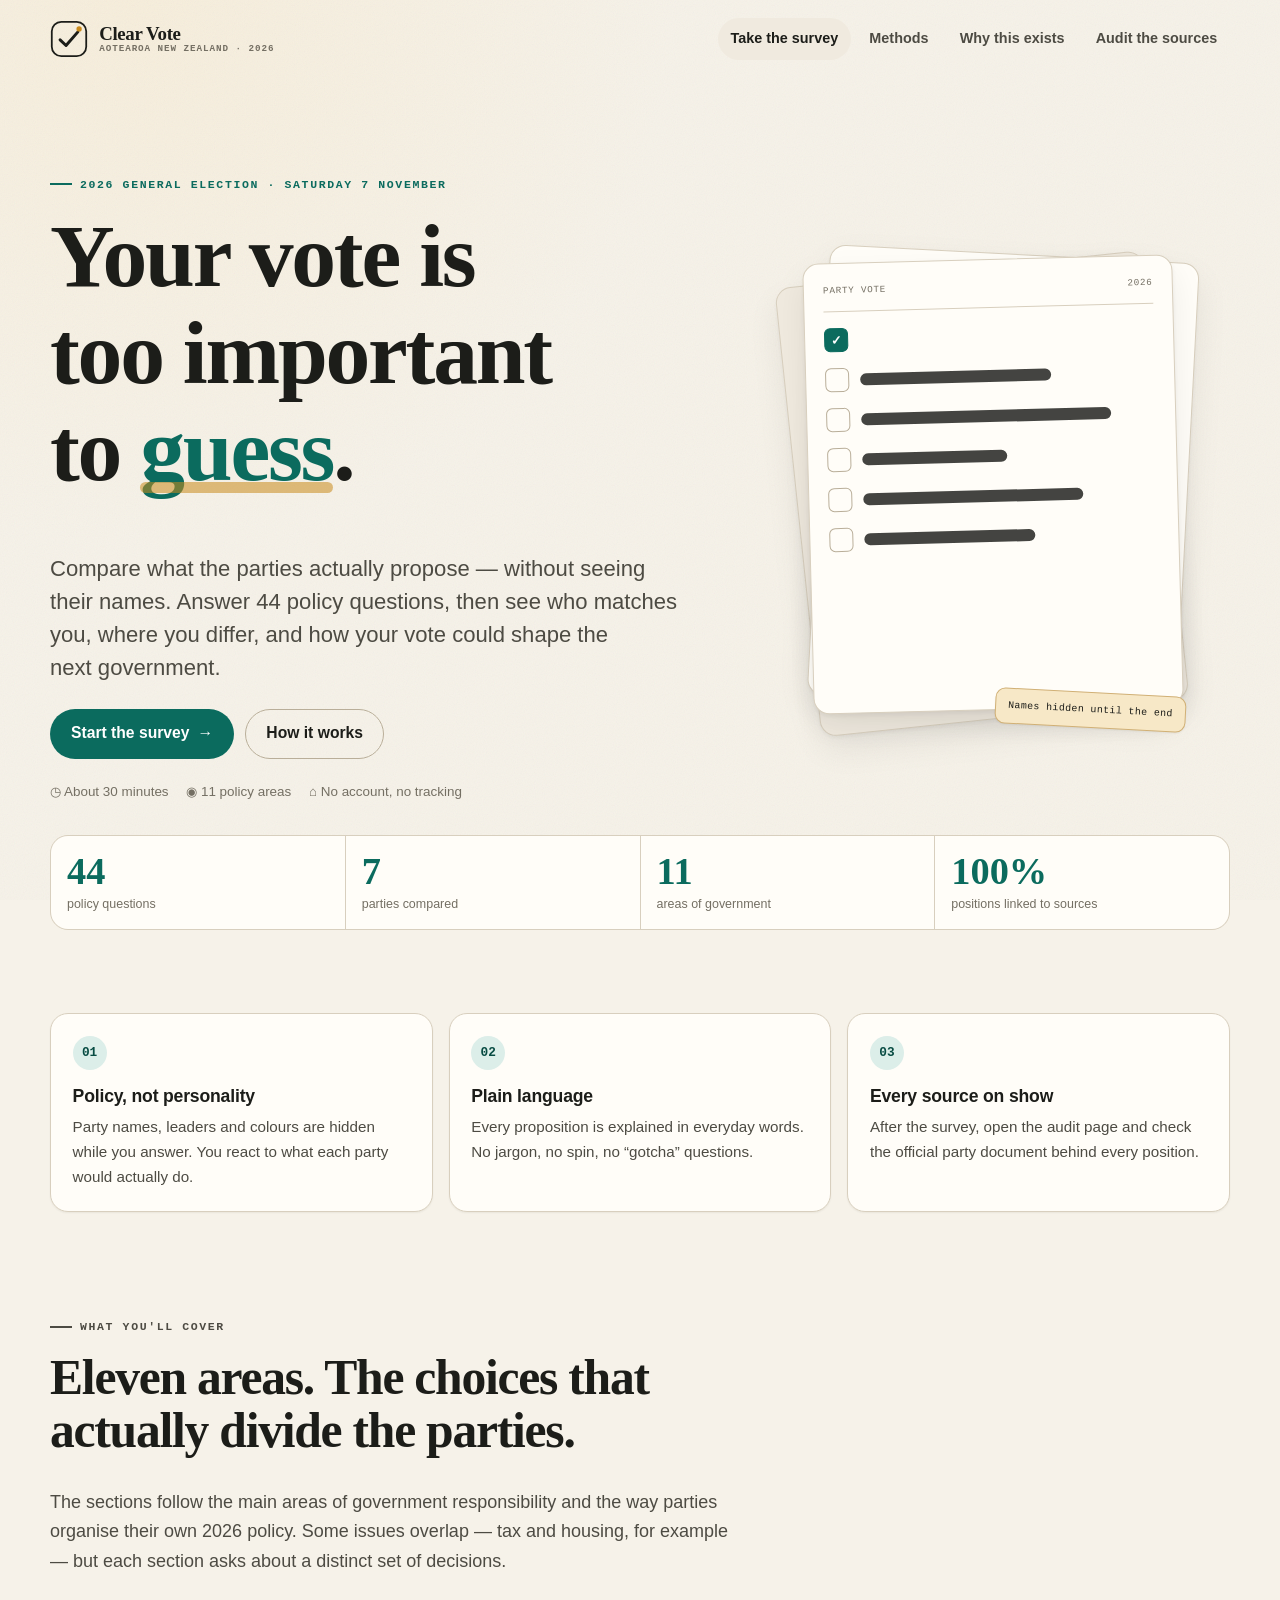
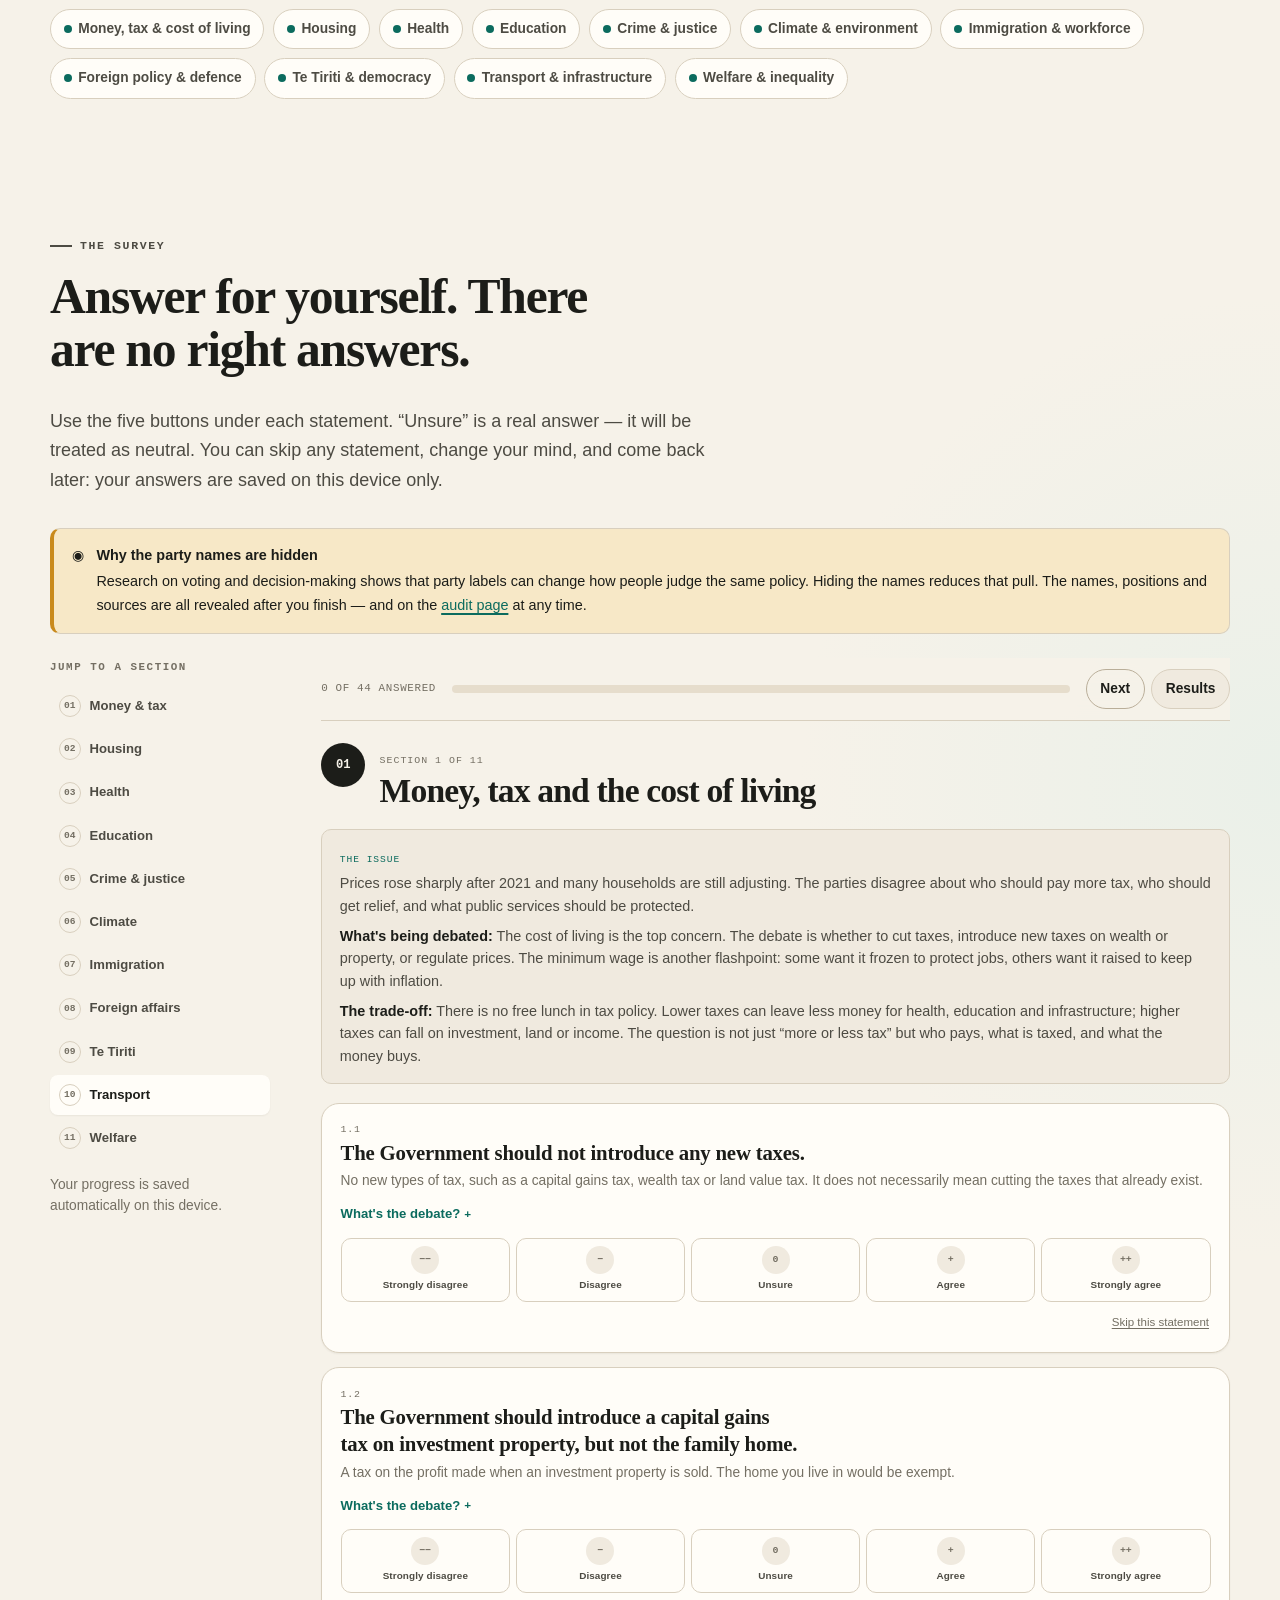
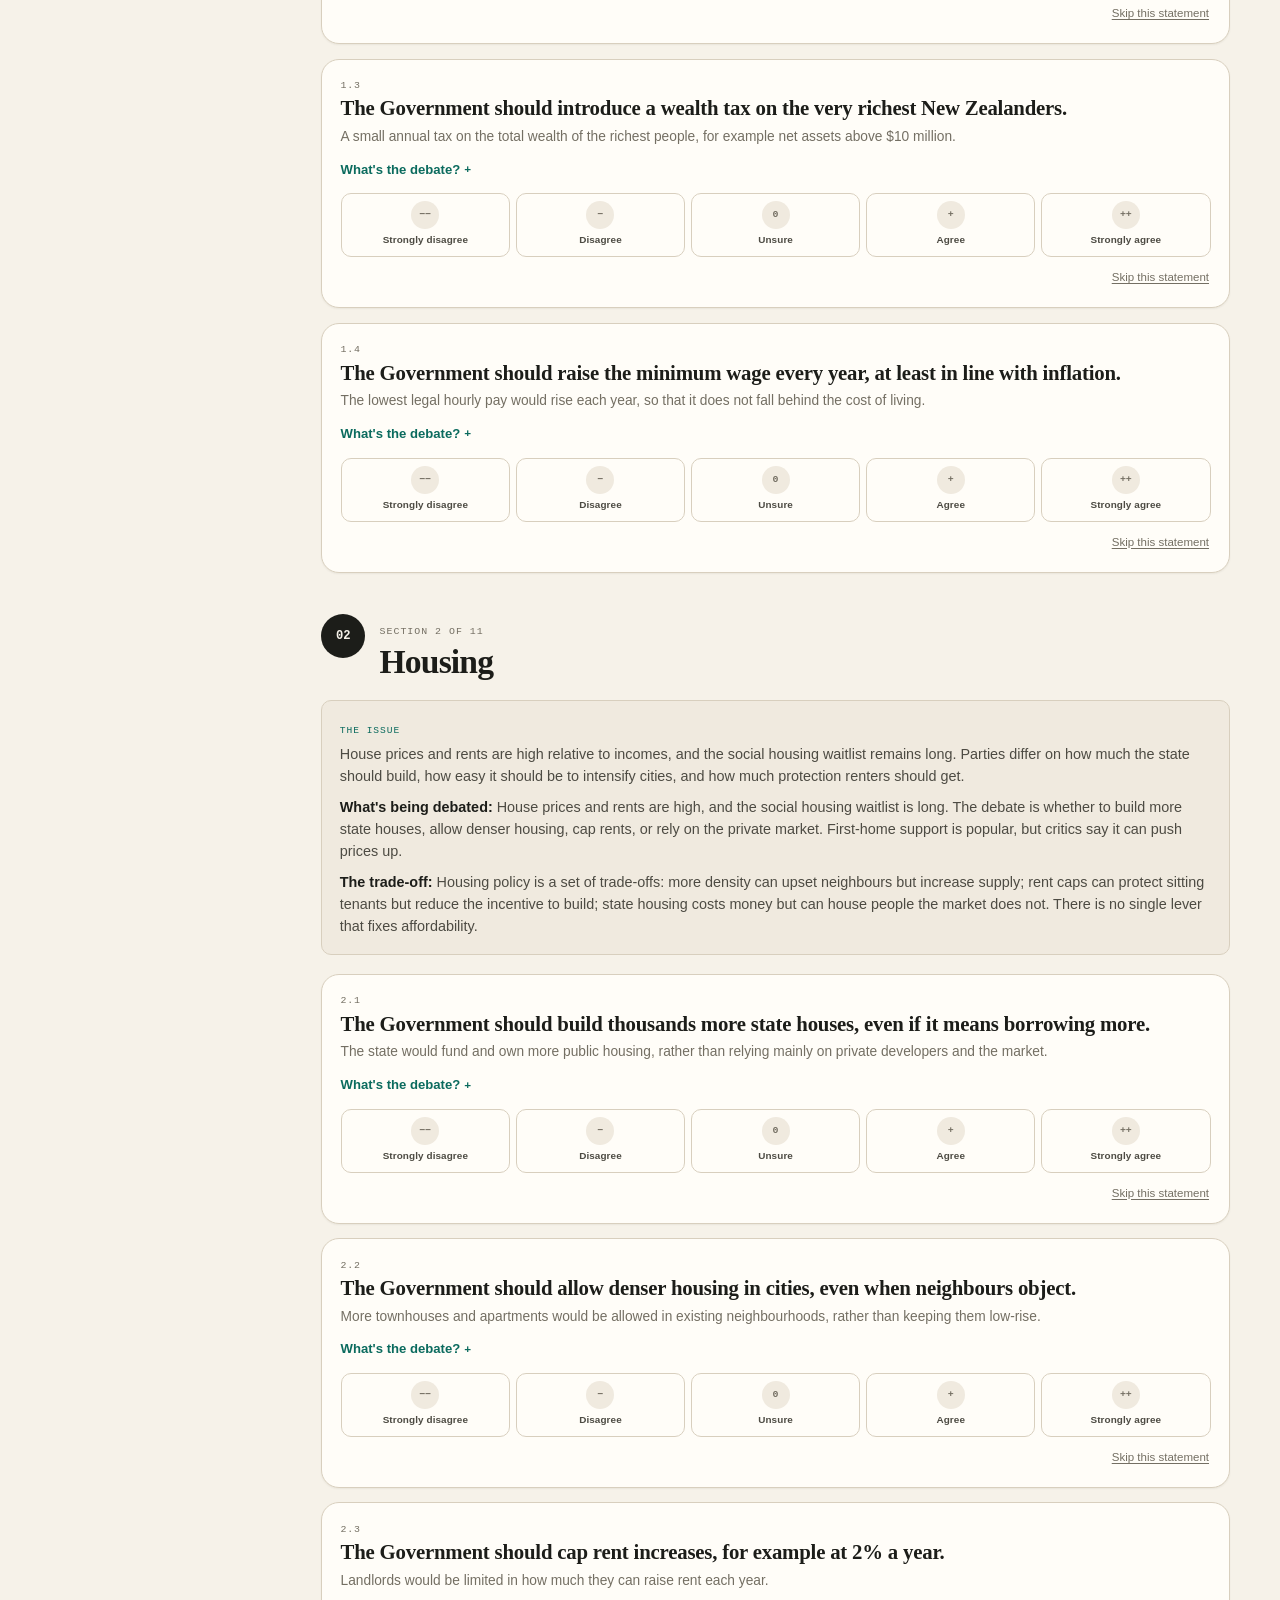
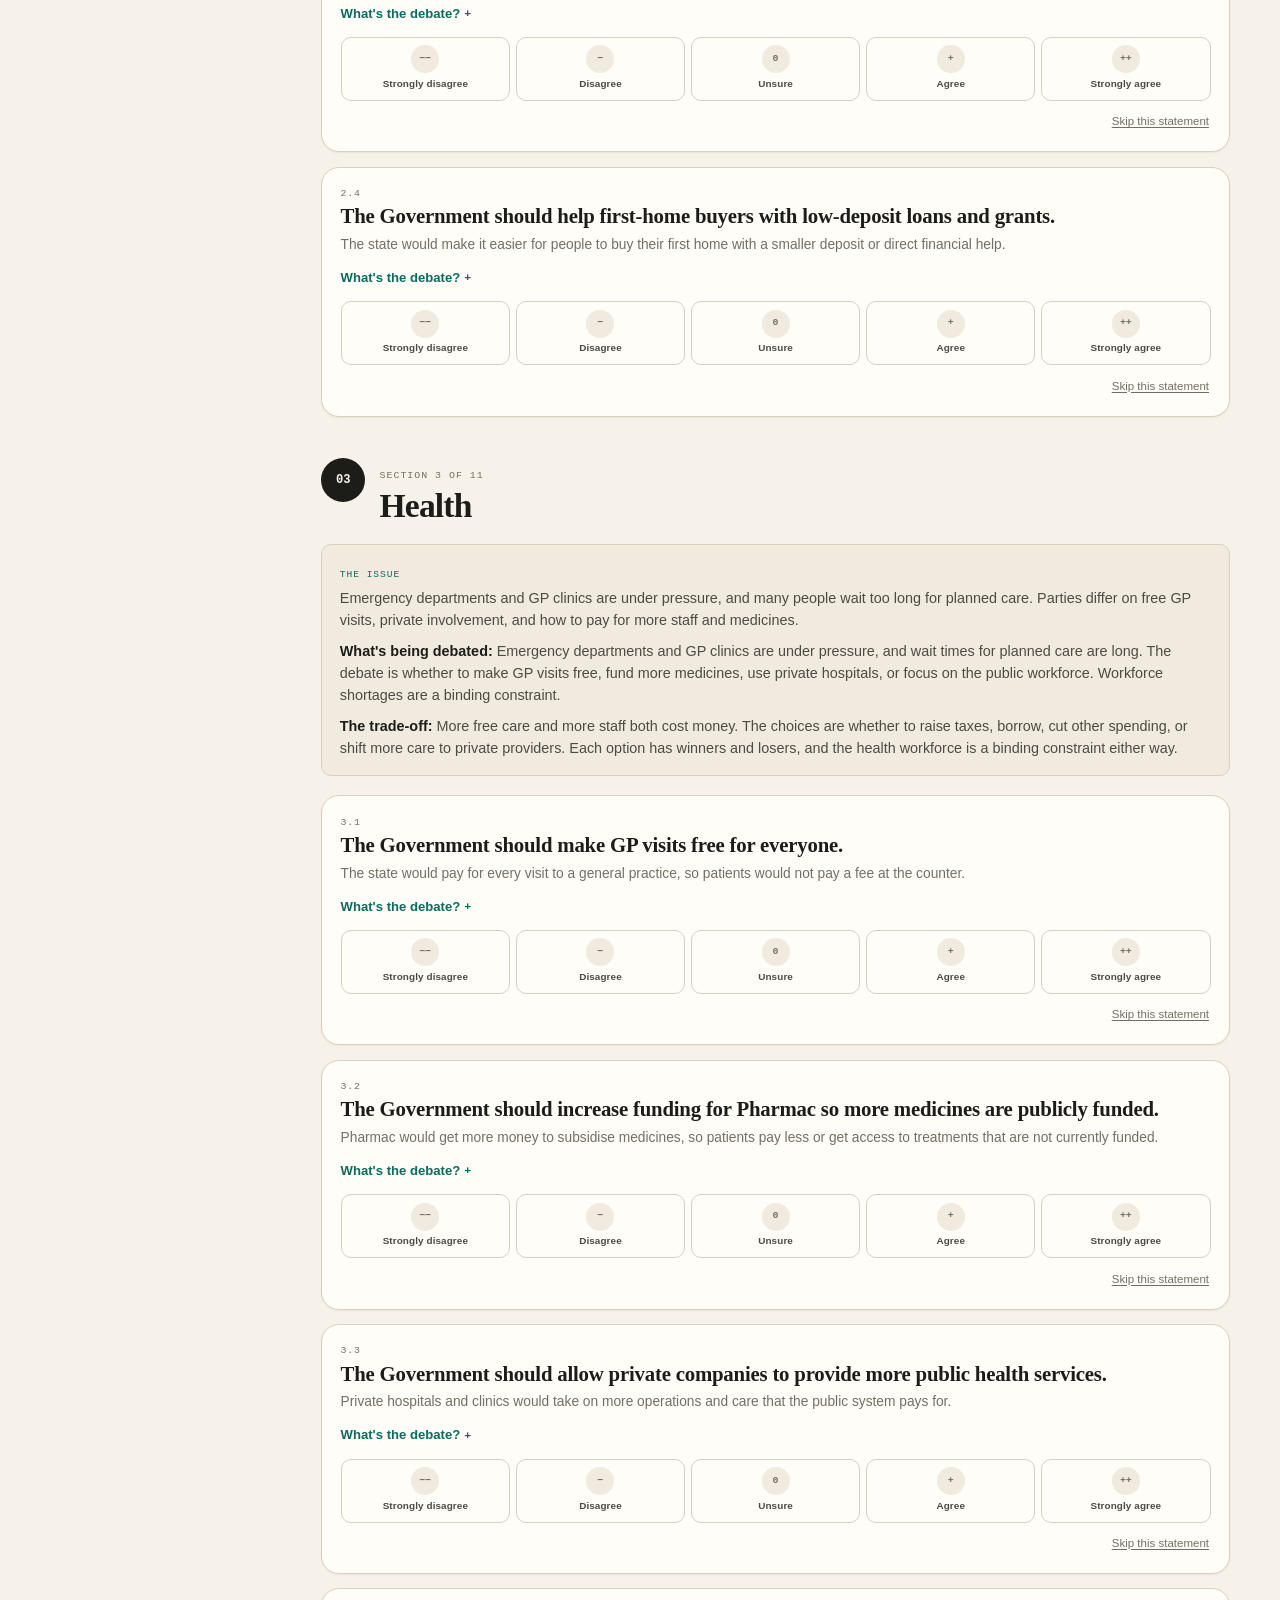
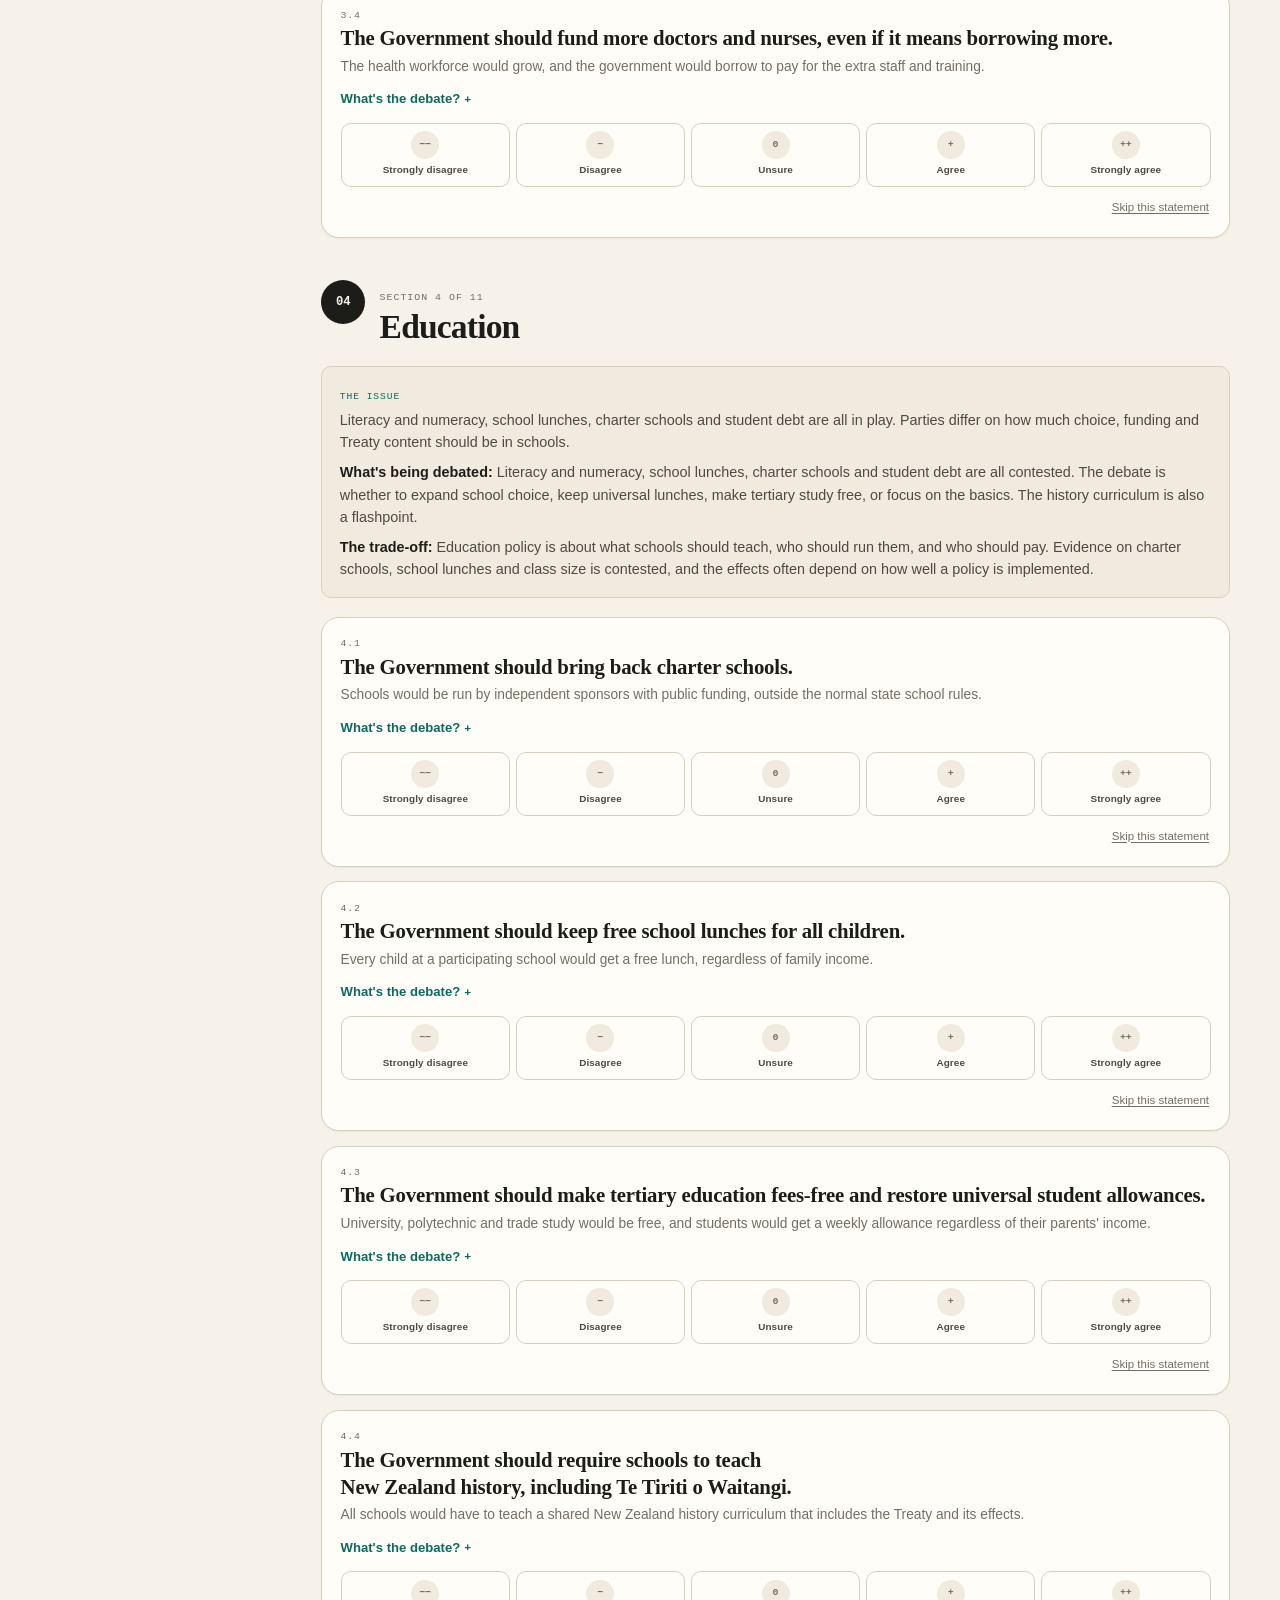
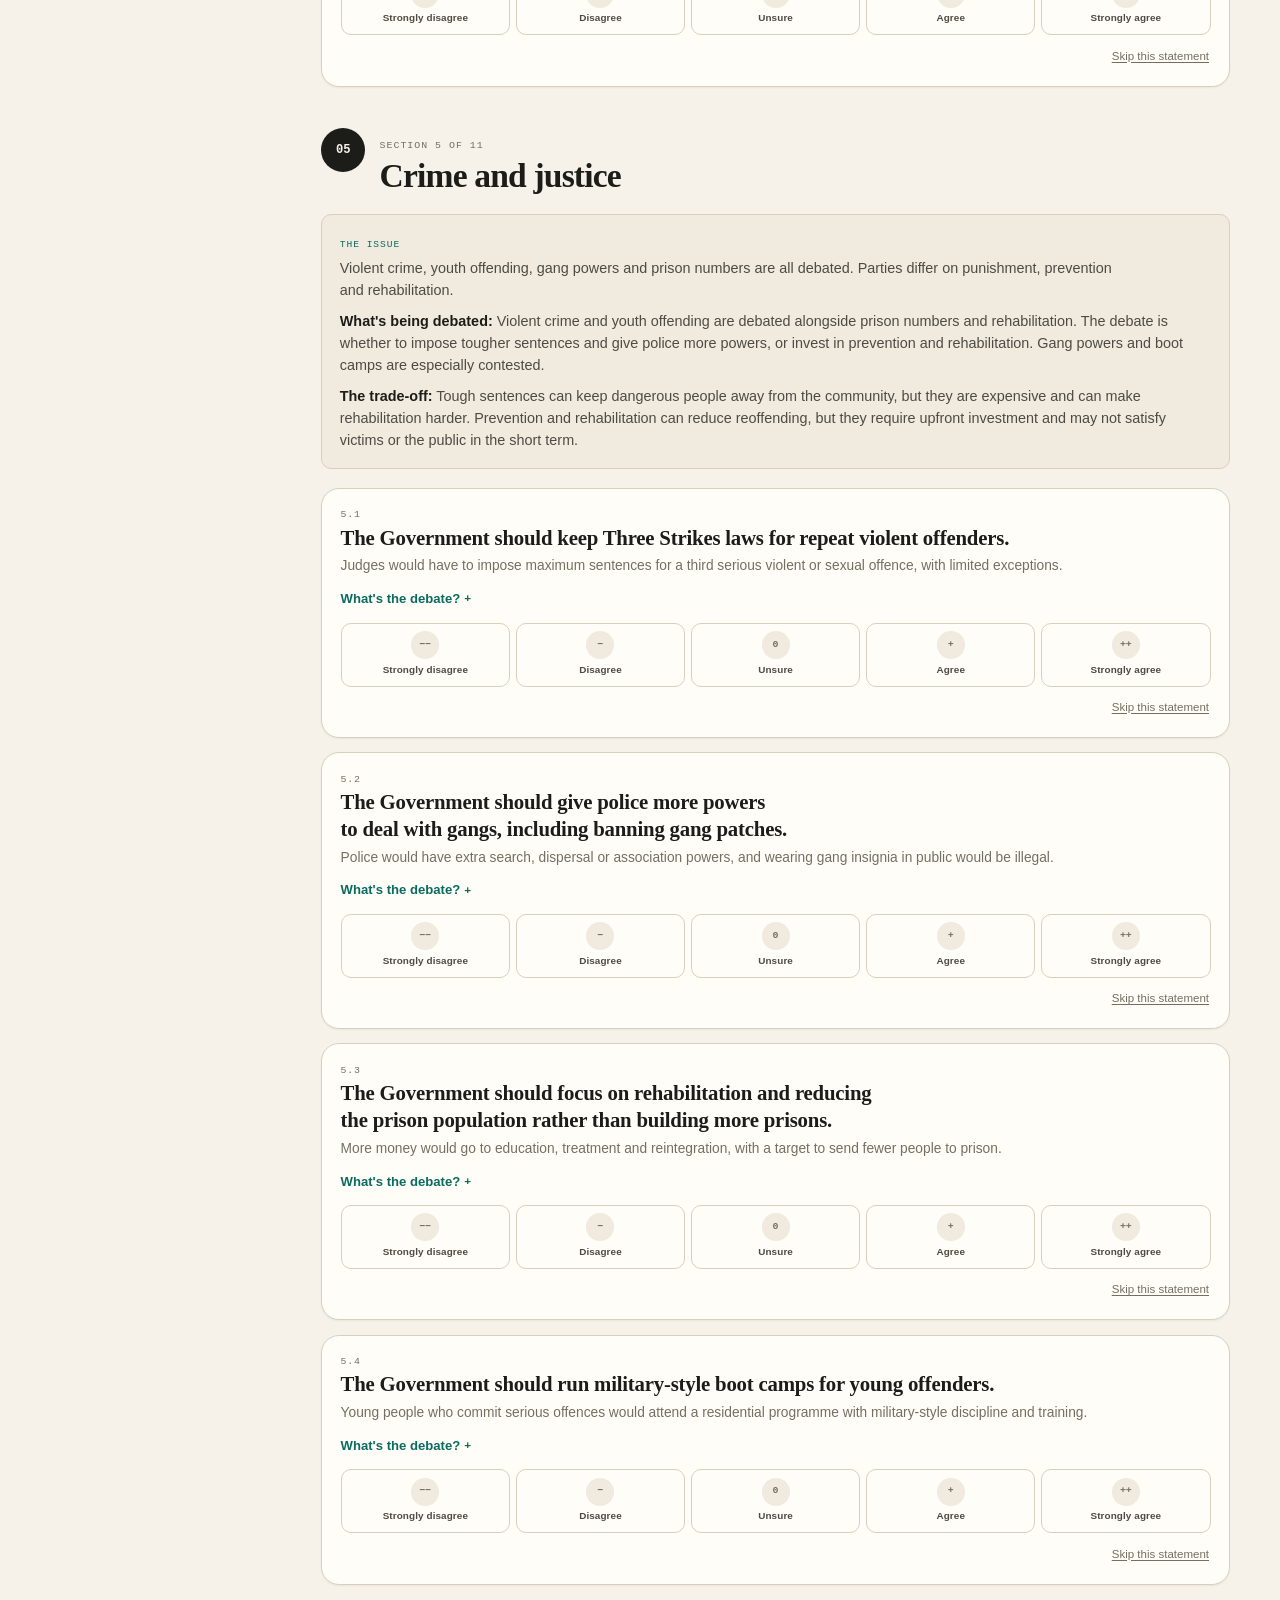
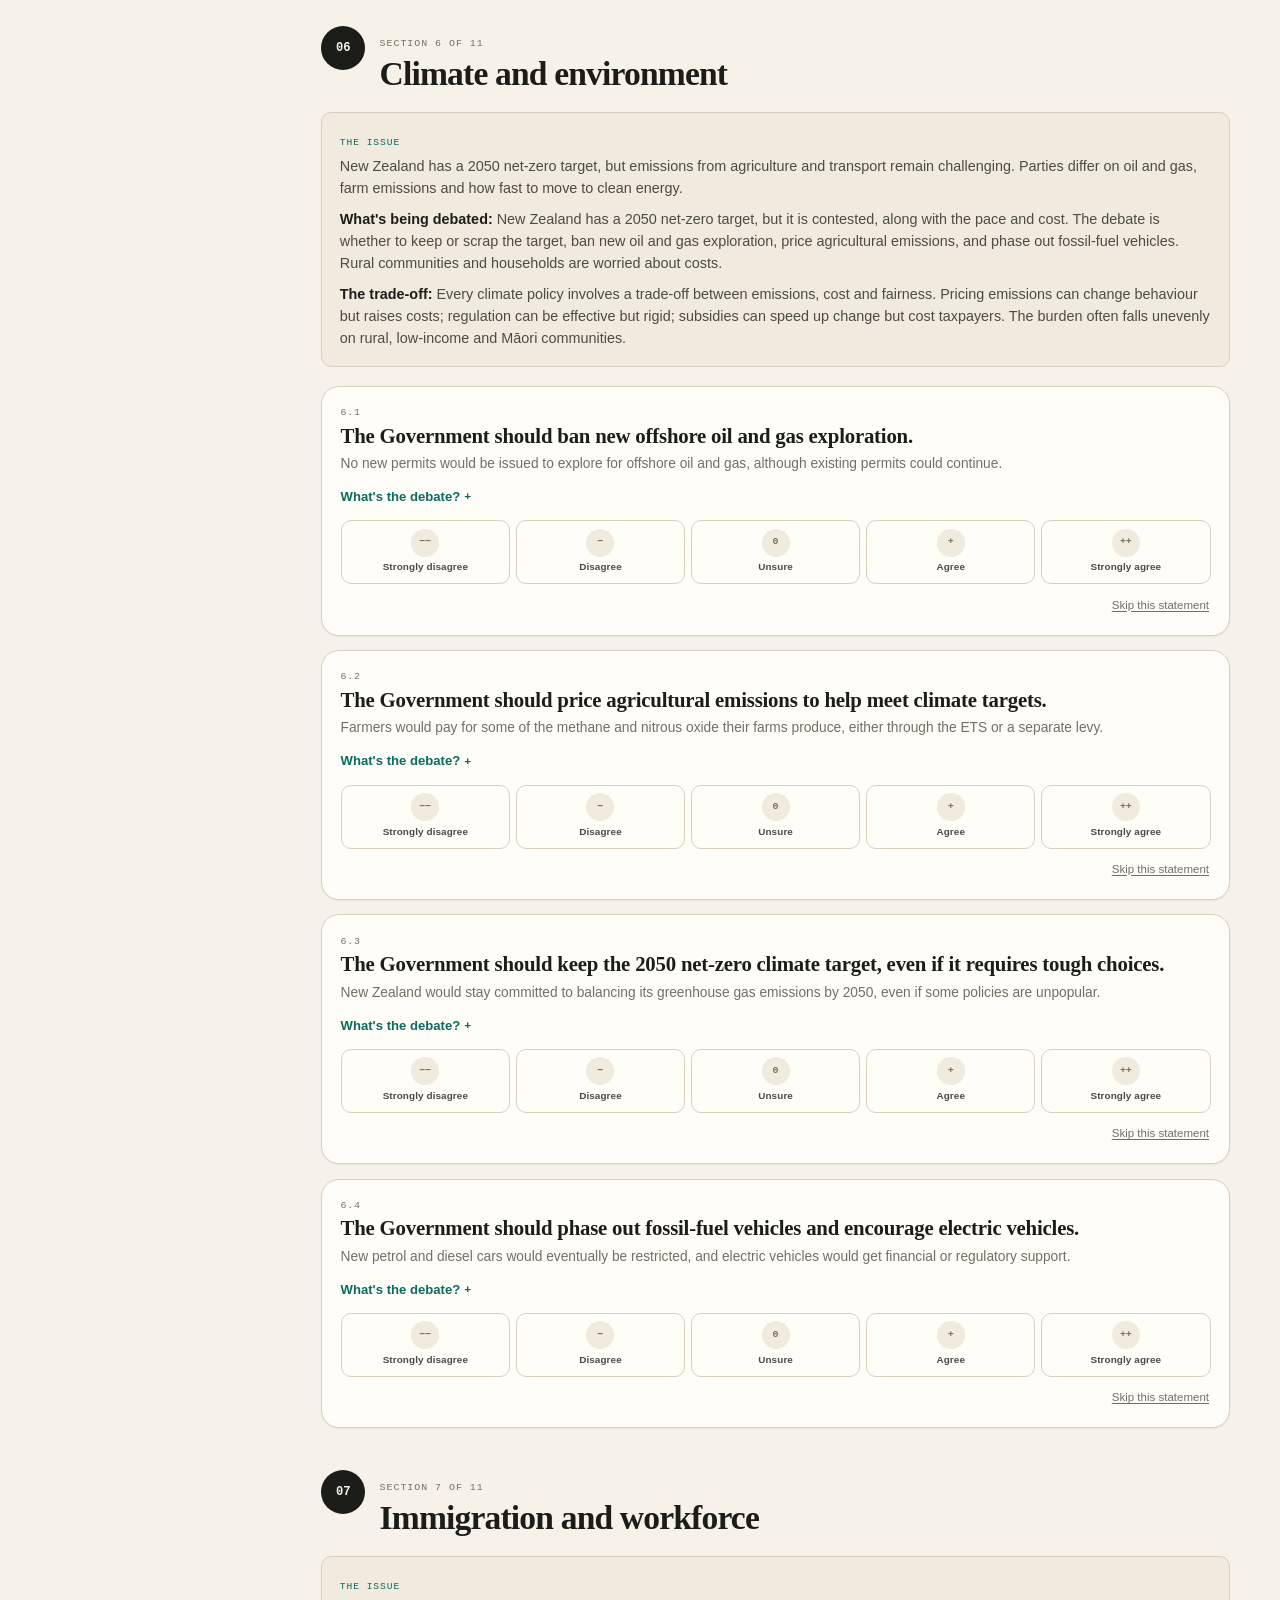
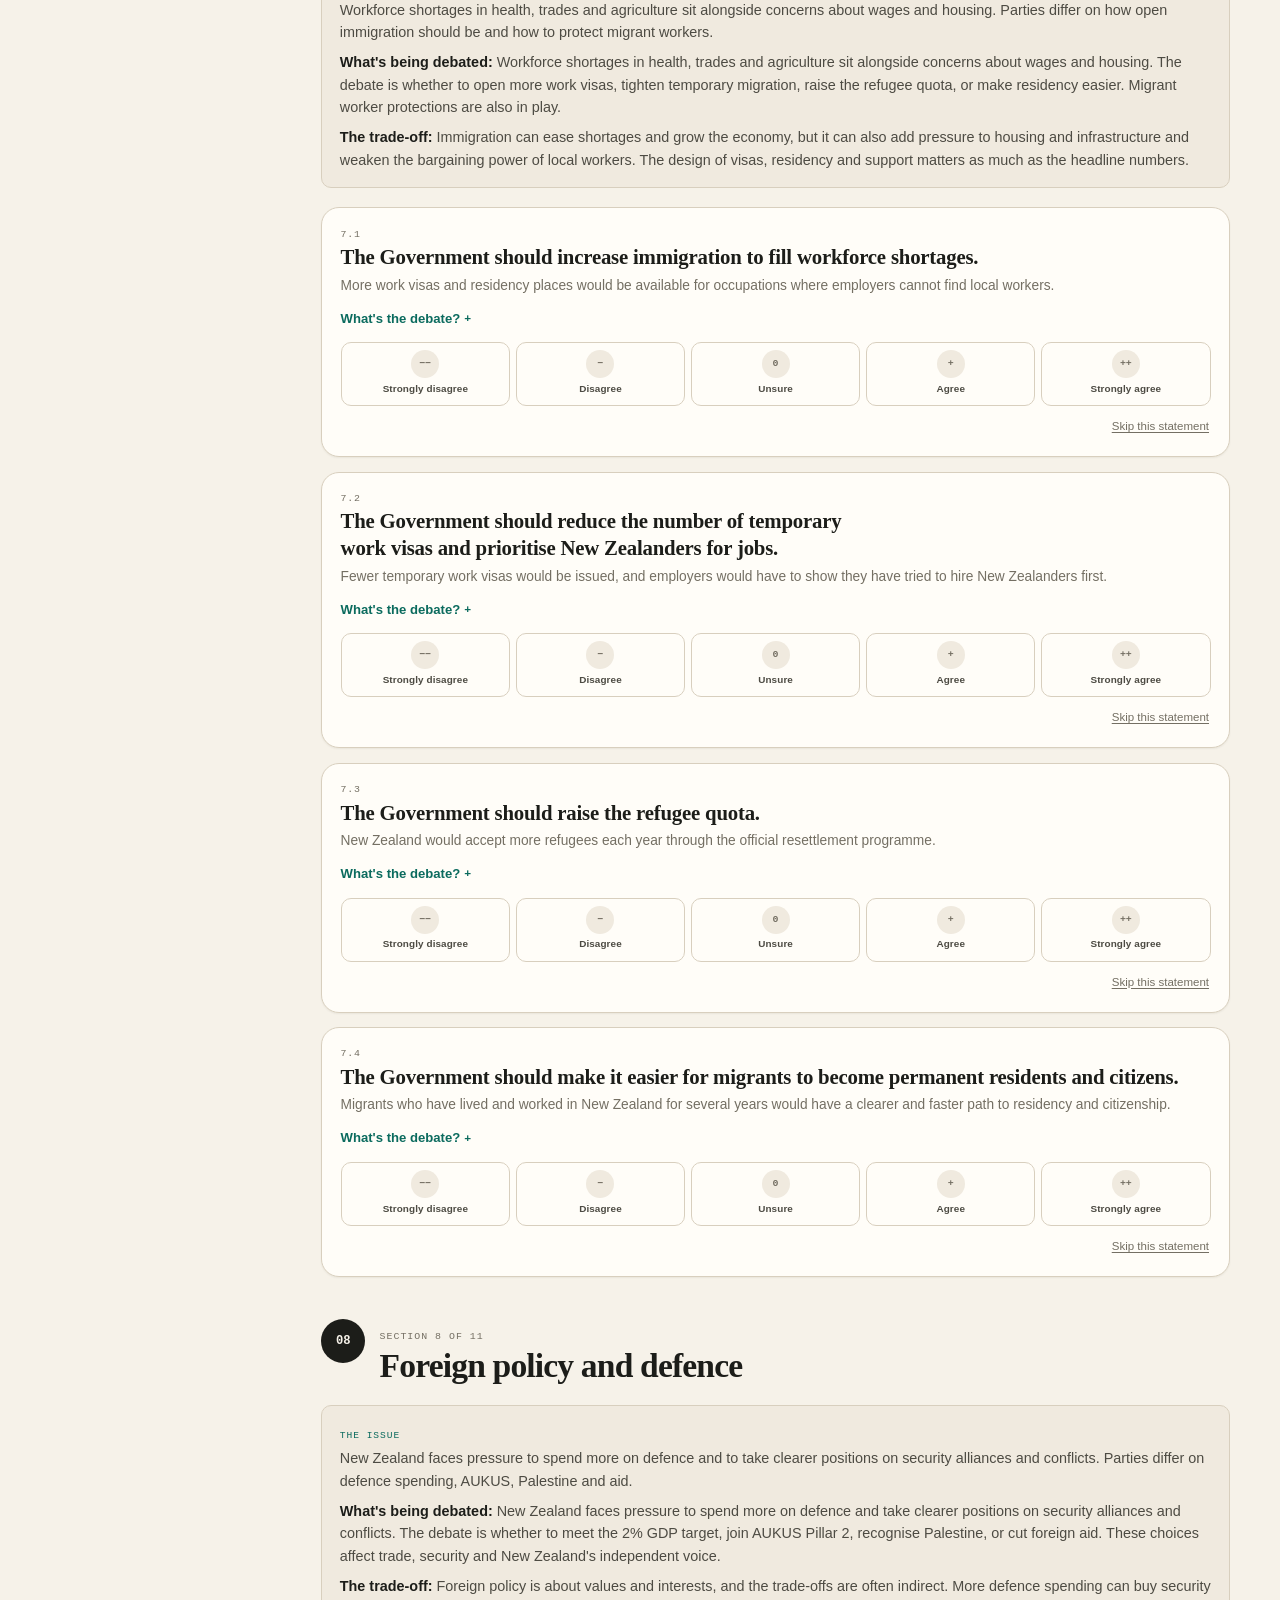
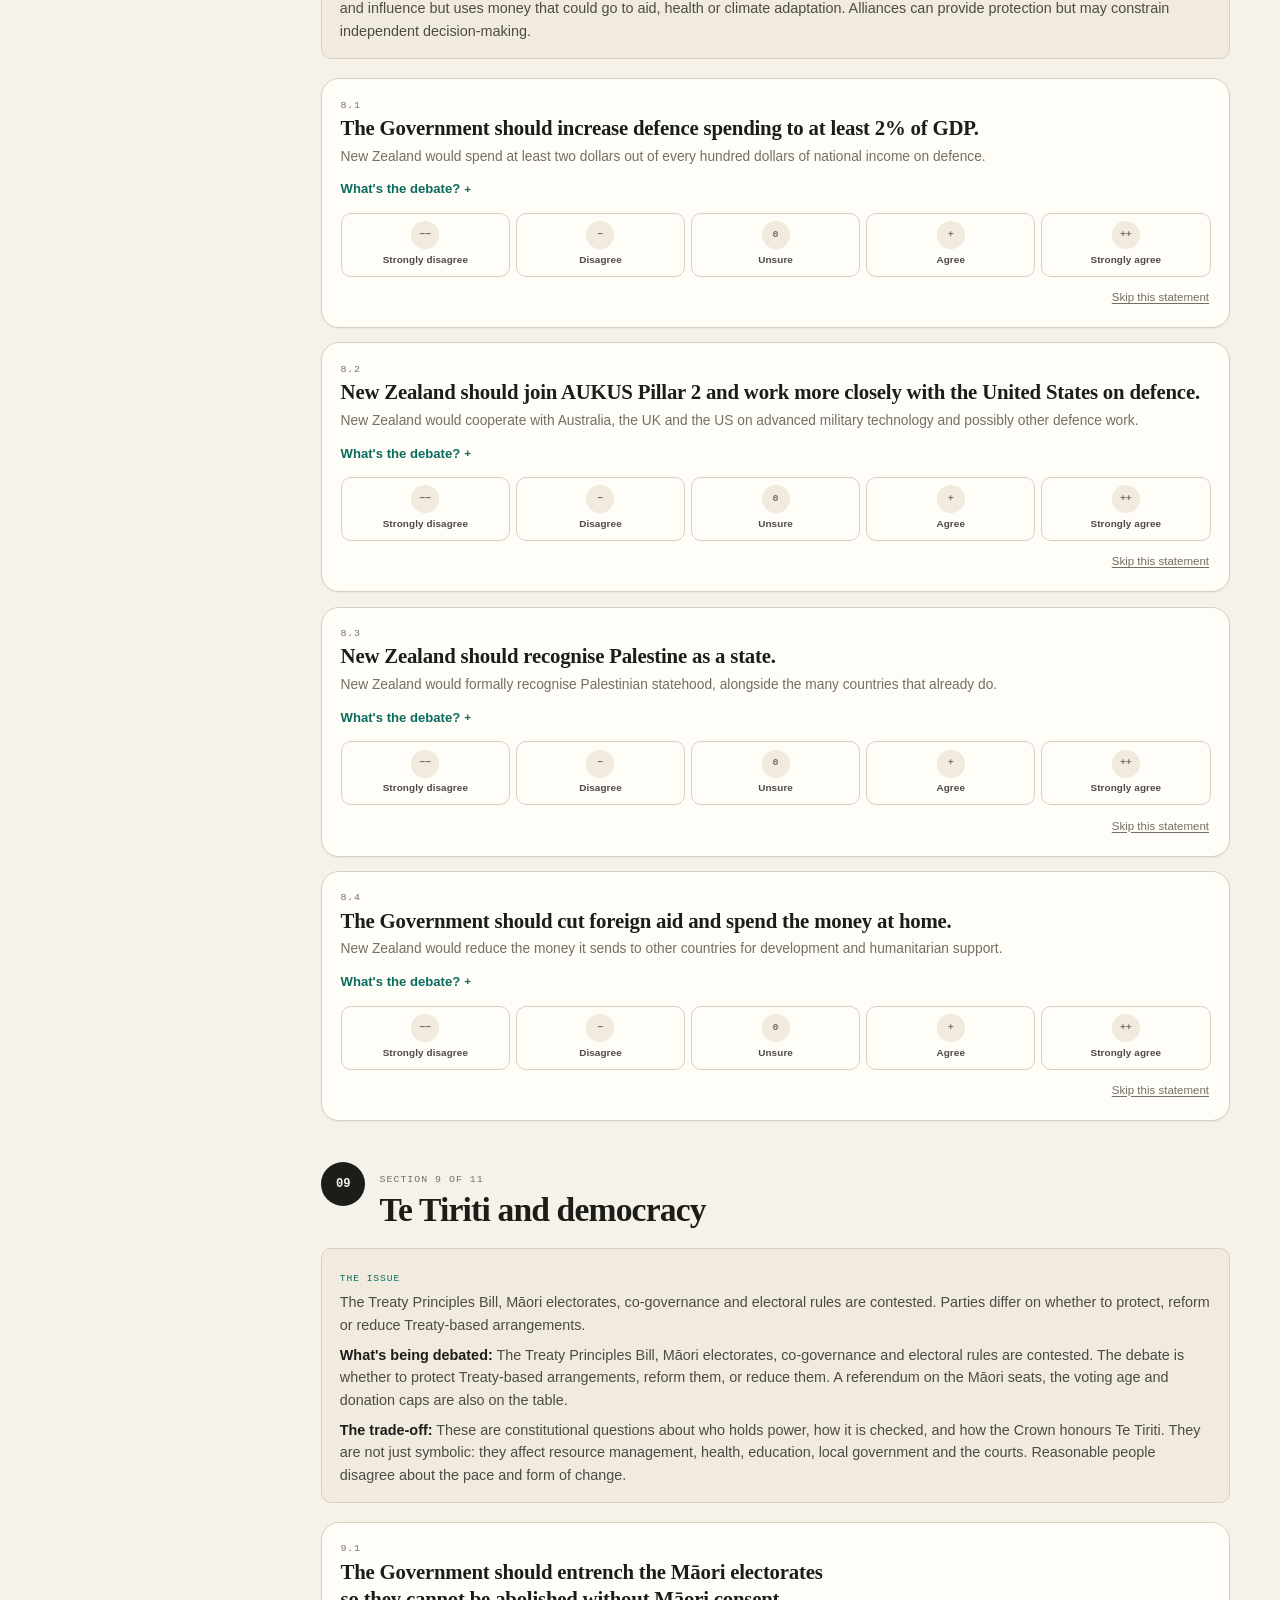
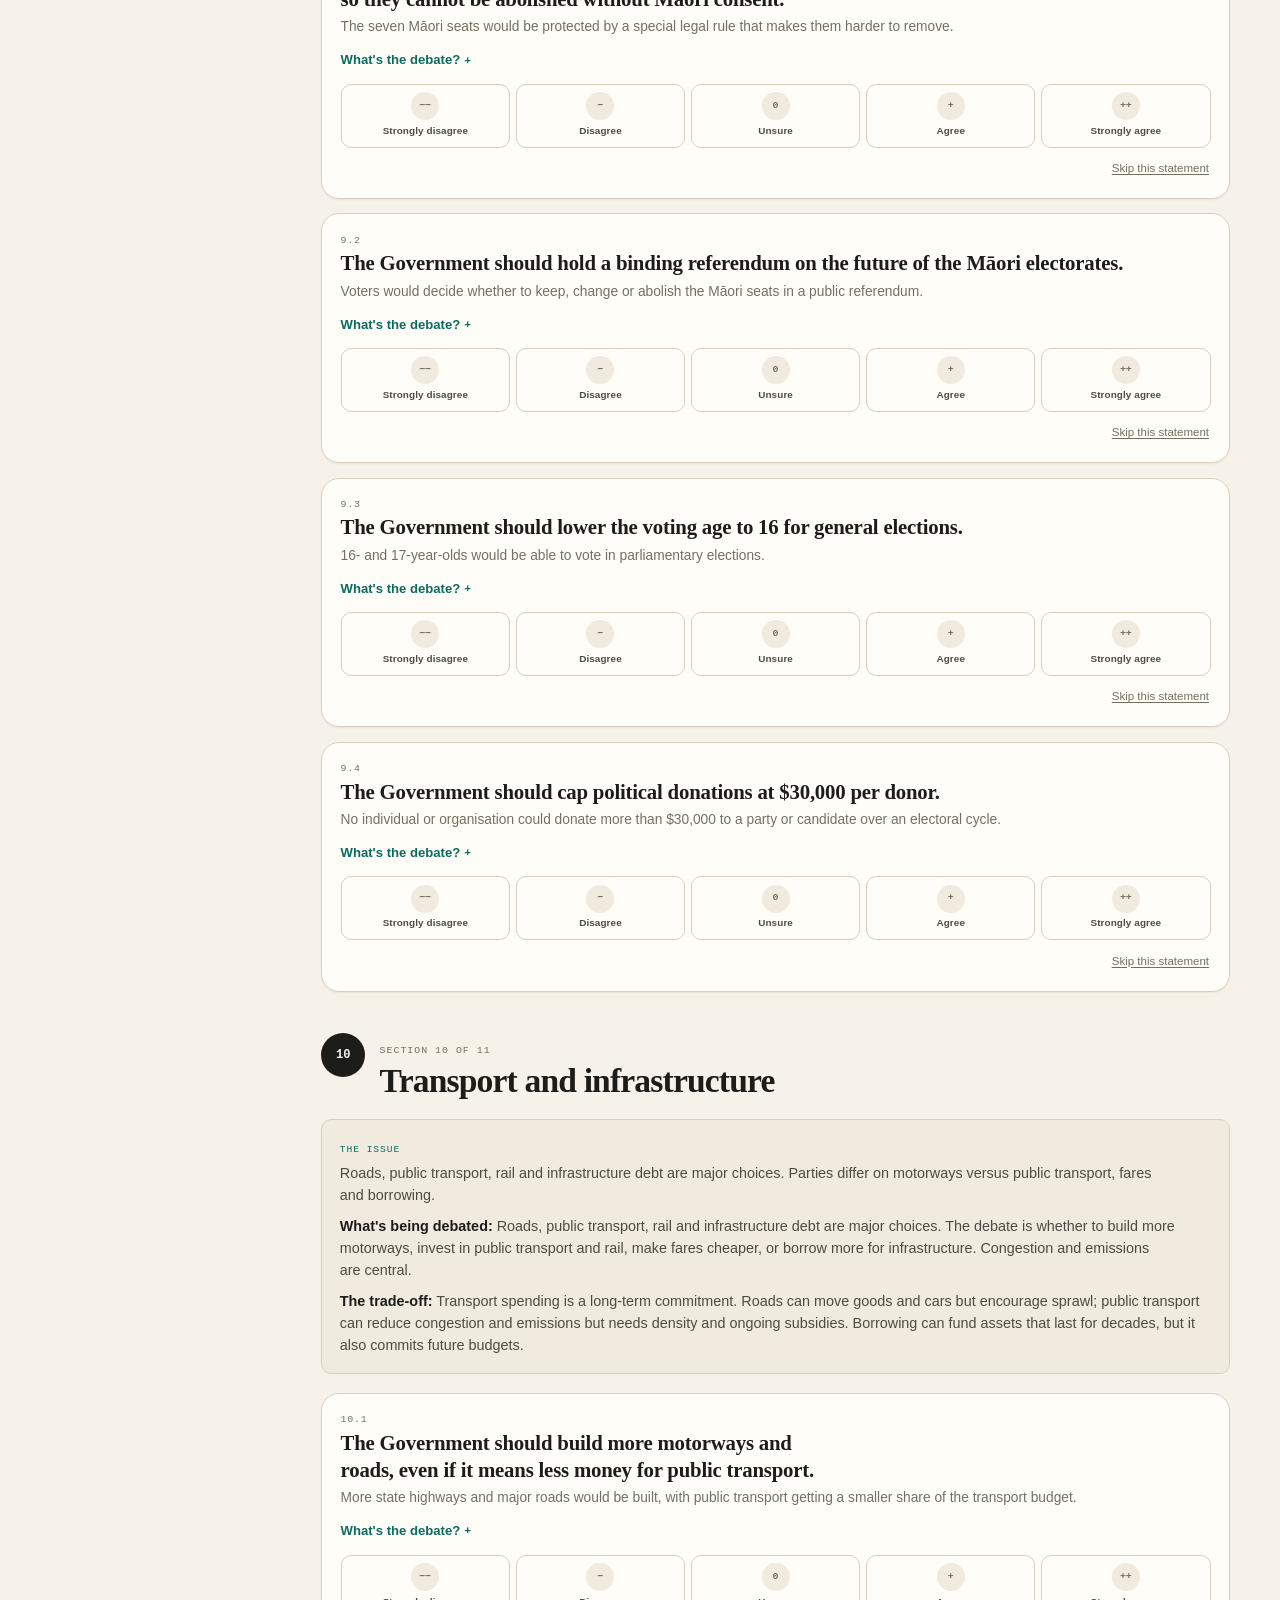
==== commit 00a9cbe7: "Link the repository and correction template from the site" ====
--- a/index.html
+++ b/index.html
@@ -7,7 +7,7 @@
   <meta name="description" content="A blind, source-checked comparison of the 2026 New Zealand election policies. Answer 44 questions in about 30 minutes, then see which parties match you — and why.">
   <meta name="theme-color" content="#f6f2e9">
   <link rel="icon" href="./assets/img/favicon.svg" type="image/svg+xml">
-  <link rel="stylesheet" href="./assets/css/styles.css">
+  <link rel="stylesheet" href="./assets/css/styles.css?v=20261104">
   <meta property="og:title" content="Clear Vote — Compare policies, not personalities">
   <meta property="og:description" content="A blind, source-checked comparison of the 2026 New Zealand election policies. 44 questions. About 30 minutes. Every party position sourced.">
   <meta property="og:type" content="website">
@@ -266,6 +266,7 @@
             <li><a href="./motivation.html">Why this exists</a></li>
             <li><a href="./audit.html">Audit the sources</a></li>
             <li><a href="./results.html">Your results</a></li>
+            <li><a href="https://github.com/1jamesthompson1/informed-voting" rel="noopener">GitHub repository</a></li>
           </ul>
         </div>
         <div>
@@ -279,13 +280,13 @@
         </div>
       </div>
       <div class="footer-note">
-        <p>Clear Vote is an independent project. It does not promote or oppose any party or candidate, and it is not authorised by any party or campaign. Policy positions are summarised from official party material and linked on the audit page. Polling data is a snapshot from <a href="https://election2026.nz/" rel="noopener">election2026.nz</a> (2 November 2026 average). If you find an error, please open an issue on GitHub — corrections are welcome.</p>
+        <p>Clear Vote is an independent project. It does not promote or oppose any party or candidate, and it is not authorised by any party or campaign. Policy positions are summarised from official party material and linked on the audit page. Polling data is a snapshot from <a href="https://election2026.nz/" rel="noopener">election2026.nz</a> (2 November 2026 average). If you find an error, please <a href="https://github.com/1jamesthompson1/informed-voting/issues/new?template=correction.md" rel="noopener">open an issue on GitHub</a> — corrections are welcome.</p>
         <p>Last updated: 4 November 2026 · <a href="./methods.html#corrections">Corrections policy</a></p>
       </div>
     </div>
   </footer>
 
-  <script src="./assets/js/common.js" defer></script>
-  <script type="module" src="./assets/js/survey.js"></script>
+  <script src="./assets/js/common.js?v=20261104" defer></script>
+  <script type="module" src="./assets/js/survey.js?v=20261104"></script>
 </body>
 </html>
--- a/assets/css/styles.css
+++ b/assets/css/styles.css
@@ -2601,3 +2601,67 @@
     font-size: 0.64rem;
   }
 }
+
+/* ---------- Vote path ---------- */
+
+.vote-path {
+  display: grid;
+  grid-template-columns: 1fr auto 1fr auto 1fr auto 1fr;
+  gap: 0.6rem;
+  align-items: stretch;
+  margin-bottom: 1rem;
+}
+
+.vote-step {
+  padding: 0.9rem;
+  border: 1px solid var(--line);
+  border-radius: var(--radius-sm);
+  background: var(--surface);
+  box-shadow: var(--shadow-sm);
+}
+
+.vote-step strong {
+  display: block;
+  font-size: 0.86rem;
+  line-height: 1.25;
+  margin-bottom: 0.25rem;
+}
+
+.vote-step p {
+  margin: 0;
+  font-size: 0.74rem;
+  line-height: 1.4;
+  color: var(--muted);
+}
+
+.vote-num {
+  display: inline-grid;
+  place-items: center;
+  width: 24px;
+  height: 24px;
+  margin-bottom: 0.45rem;
+  border-radius: 50%;
+  background: var(--accent-soft);
+  color: var(--accent-deep);
+  font-family: var(--mono);
+  font-size: 0.62rem;
+  font-weight: 700;
+}
+
+.vote-arrow {
+  align-self: center;
+  color: var(--muted);
+  font-size: 1.1rem;
+}
+
+@media (max-width: 860px) {
+  .vote-path {
+    grid-template-columns: 1fr;
+  }
+
+  .vote-arrow {
+    transform: rotate(90deg);
+    justify-self: center;
+    line-height: 1;
+  }
+}
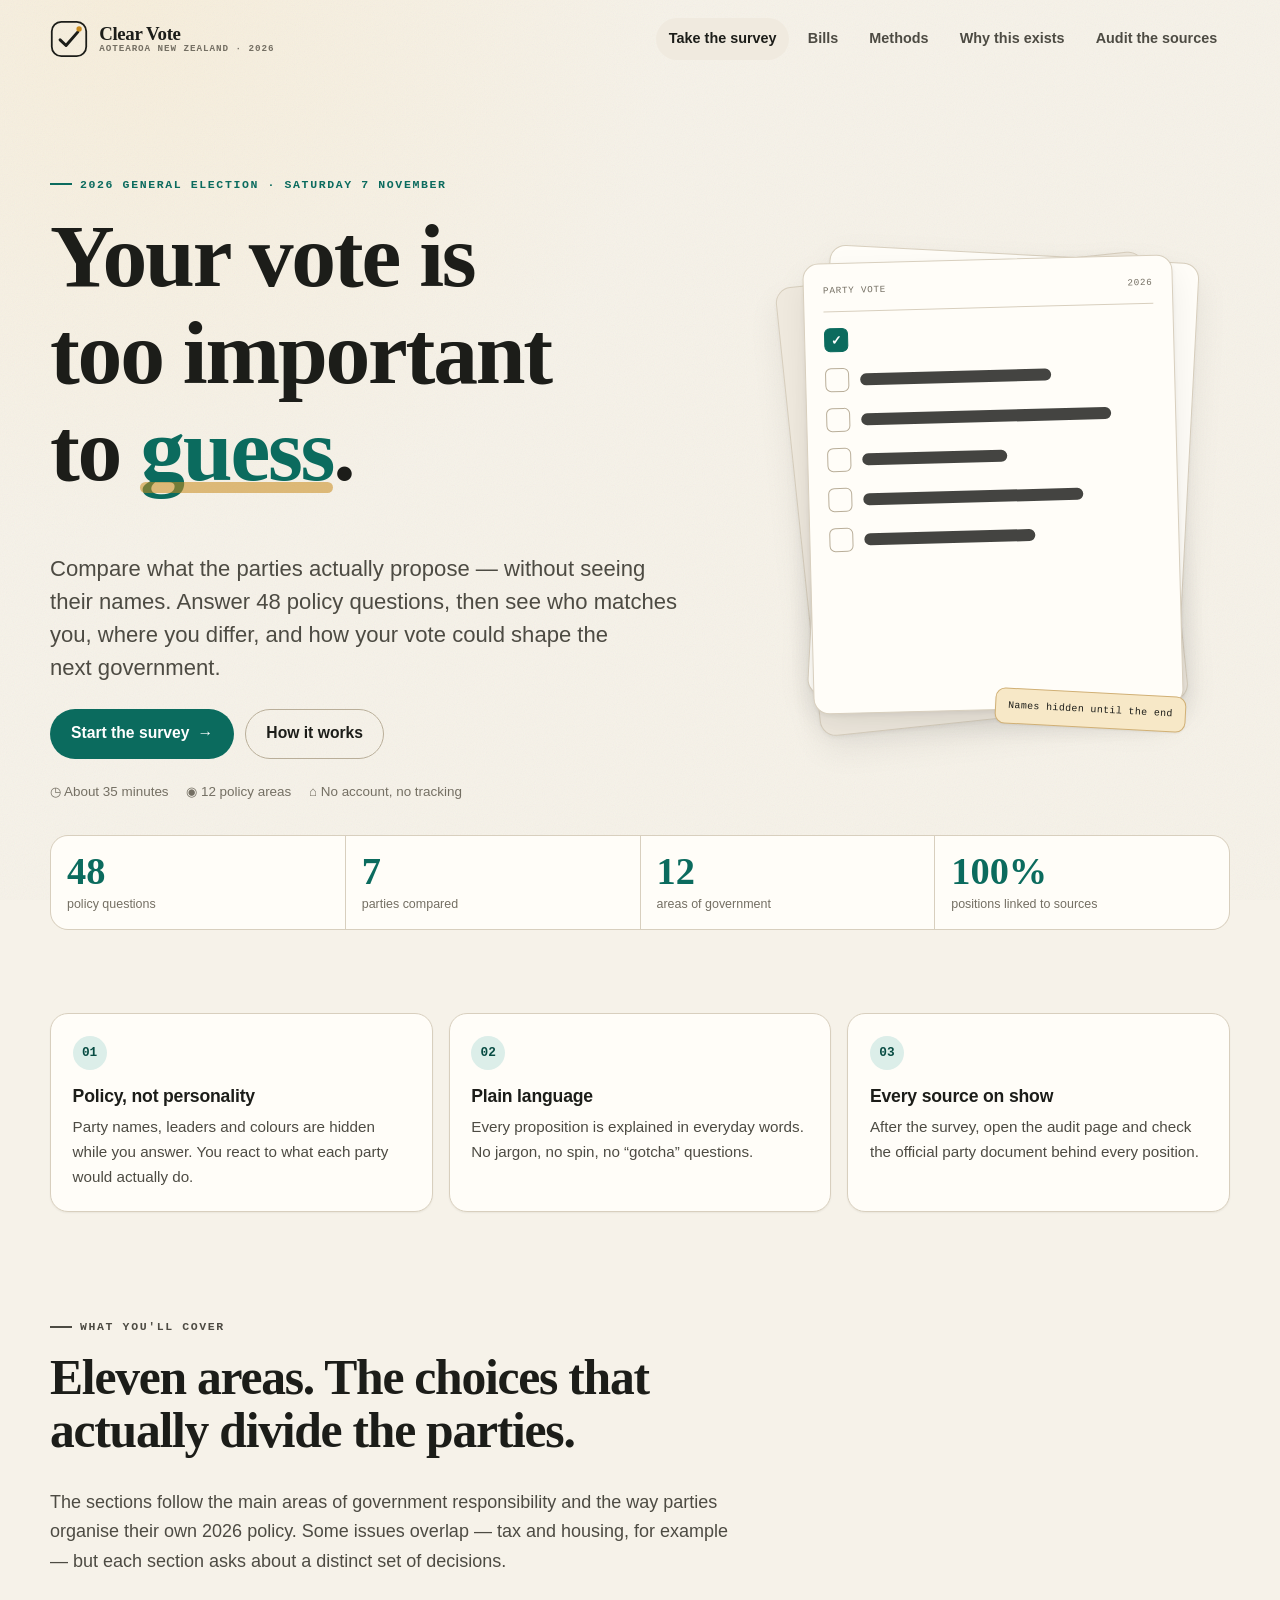
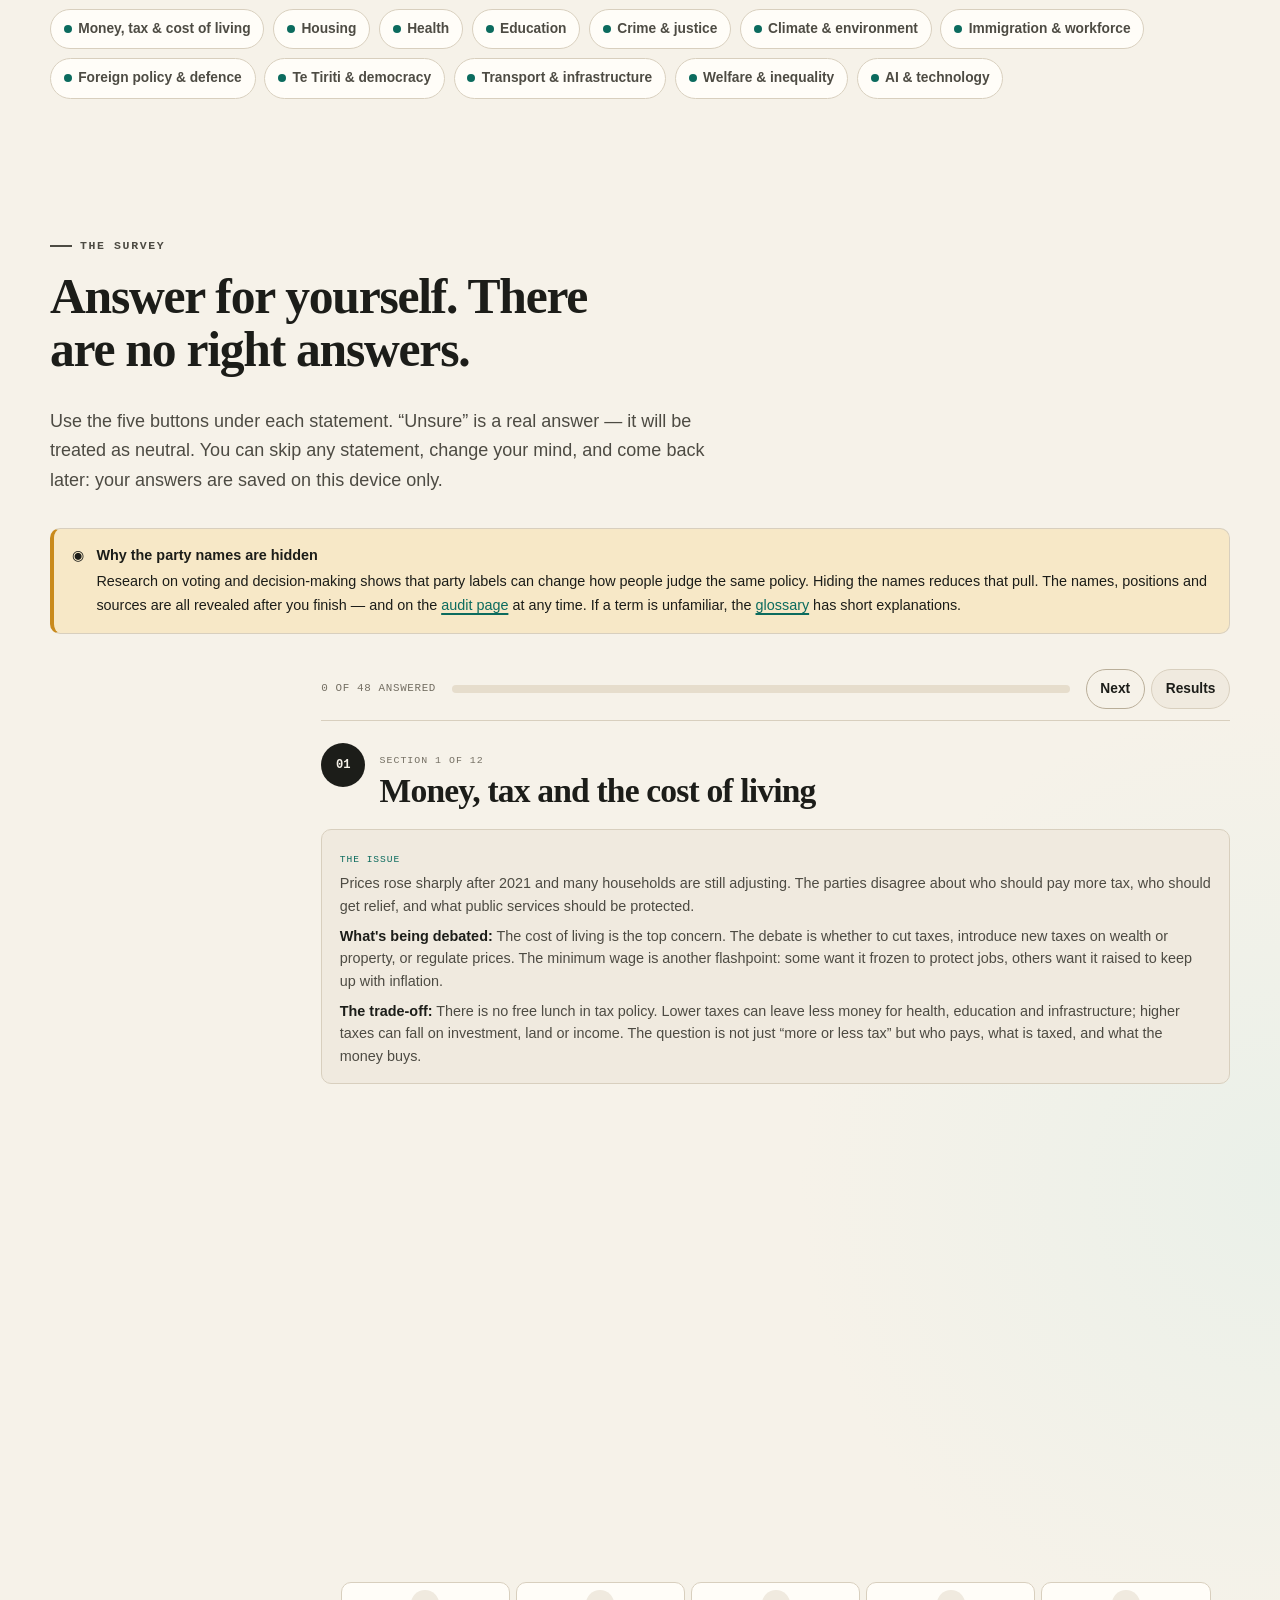
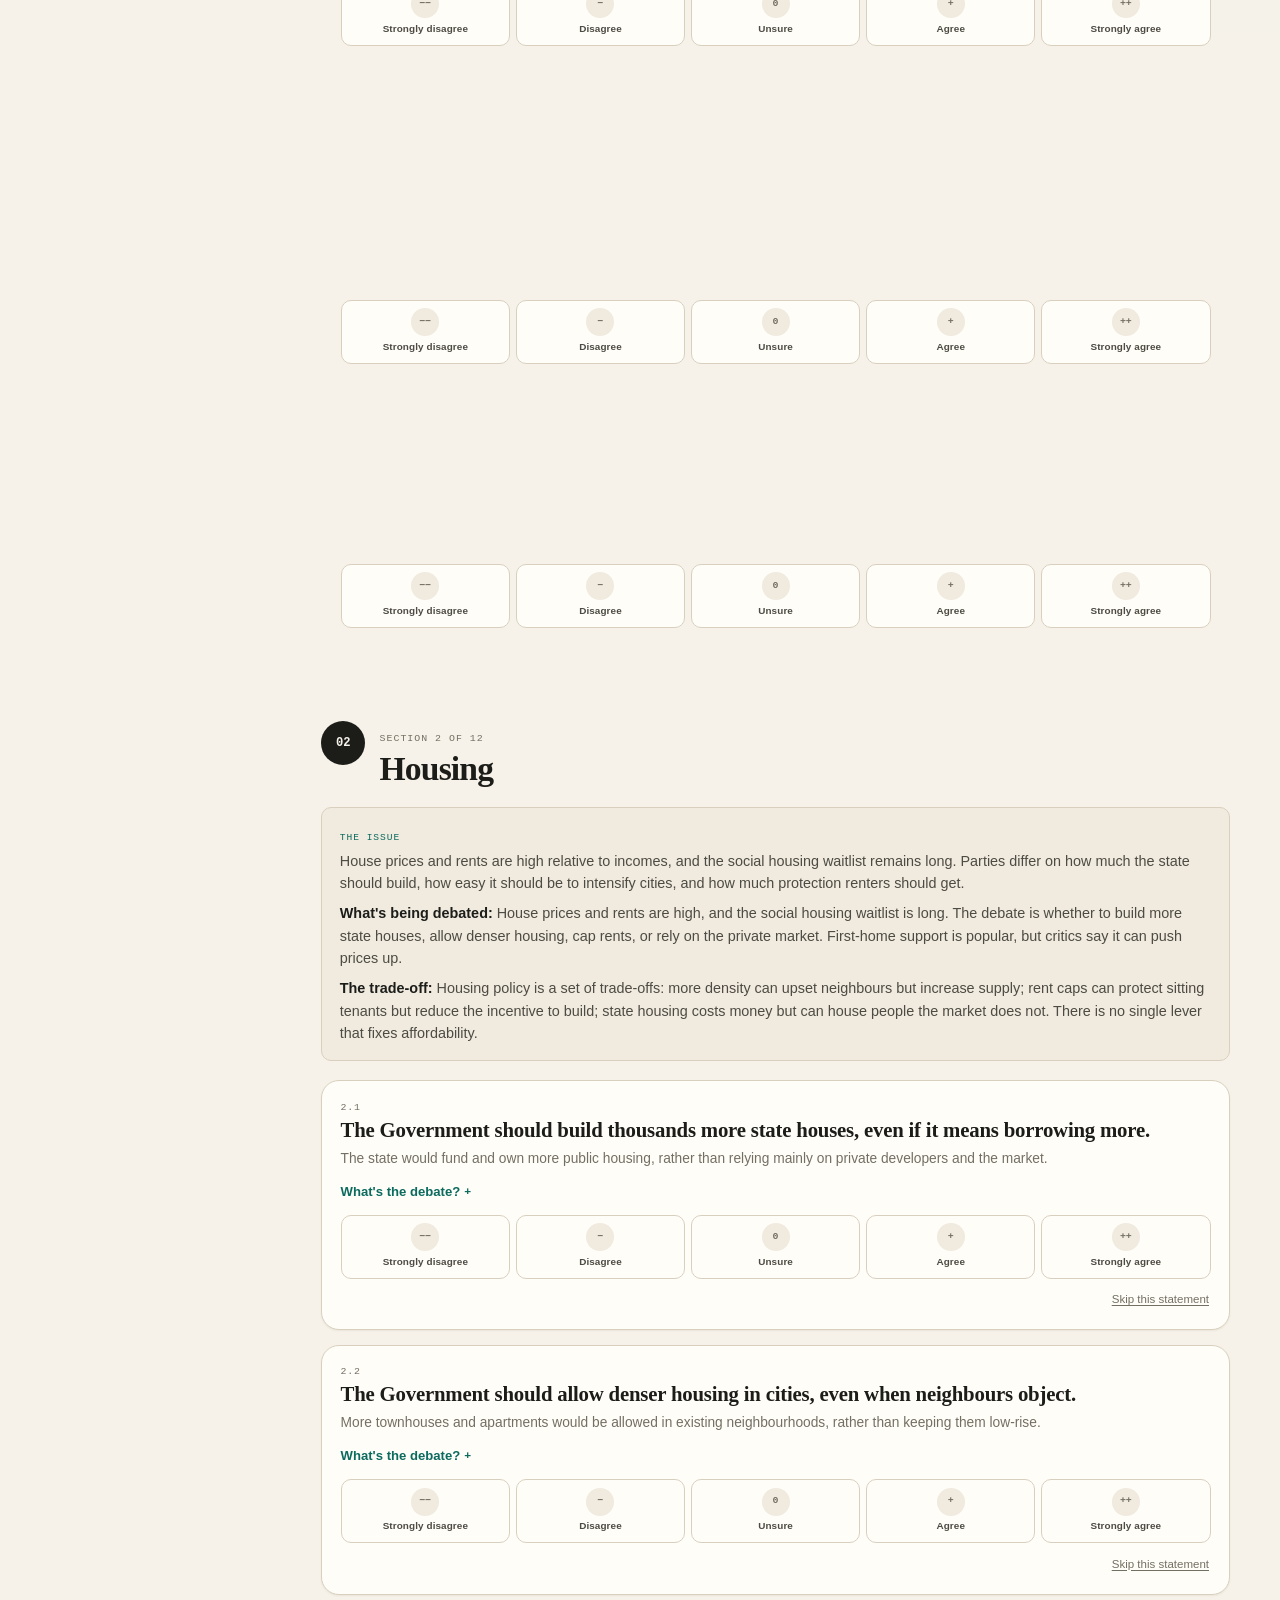
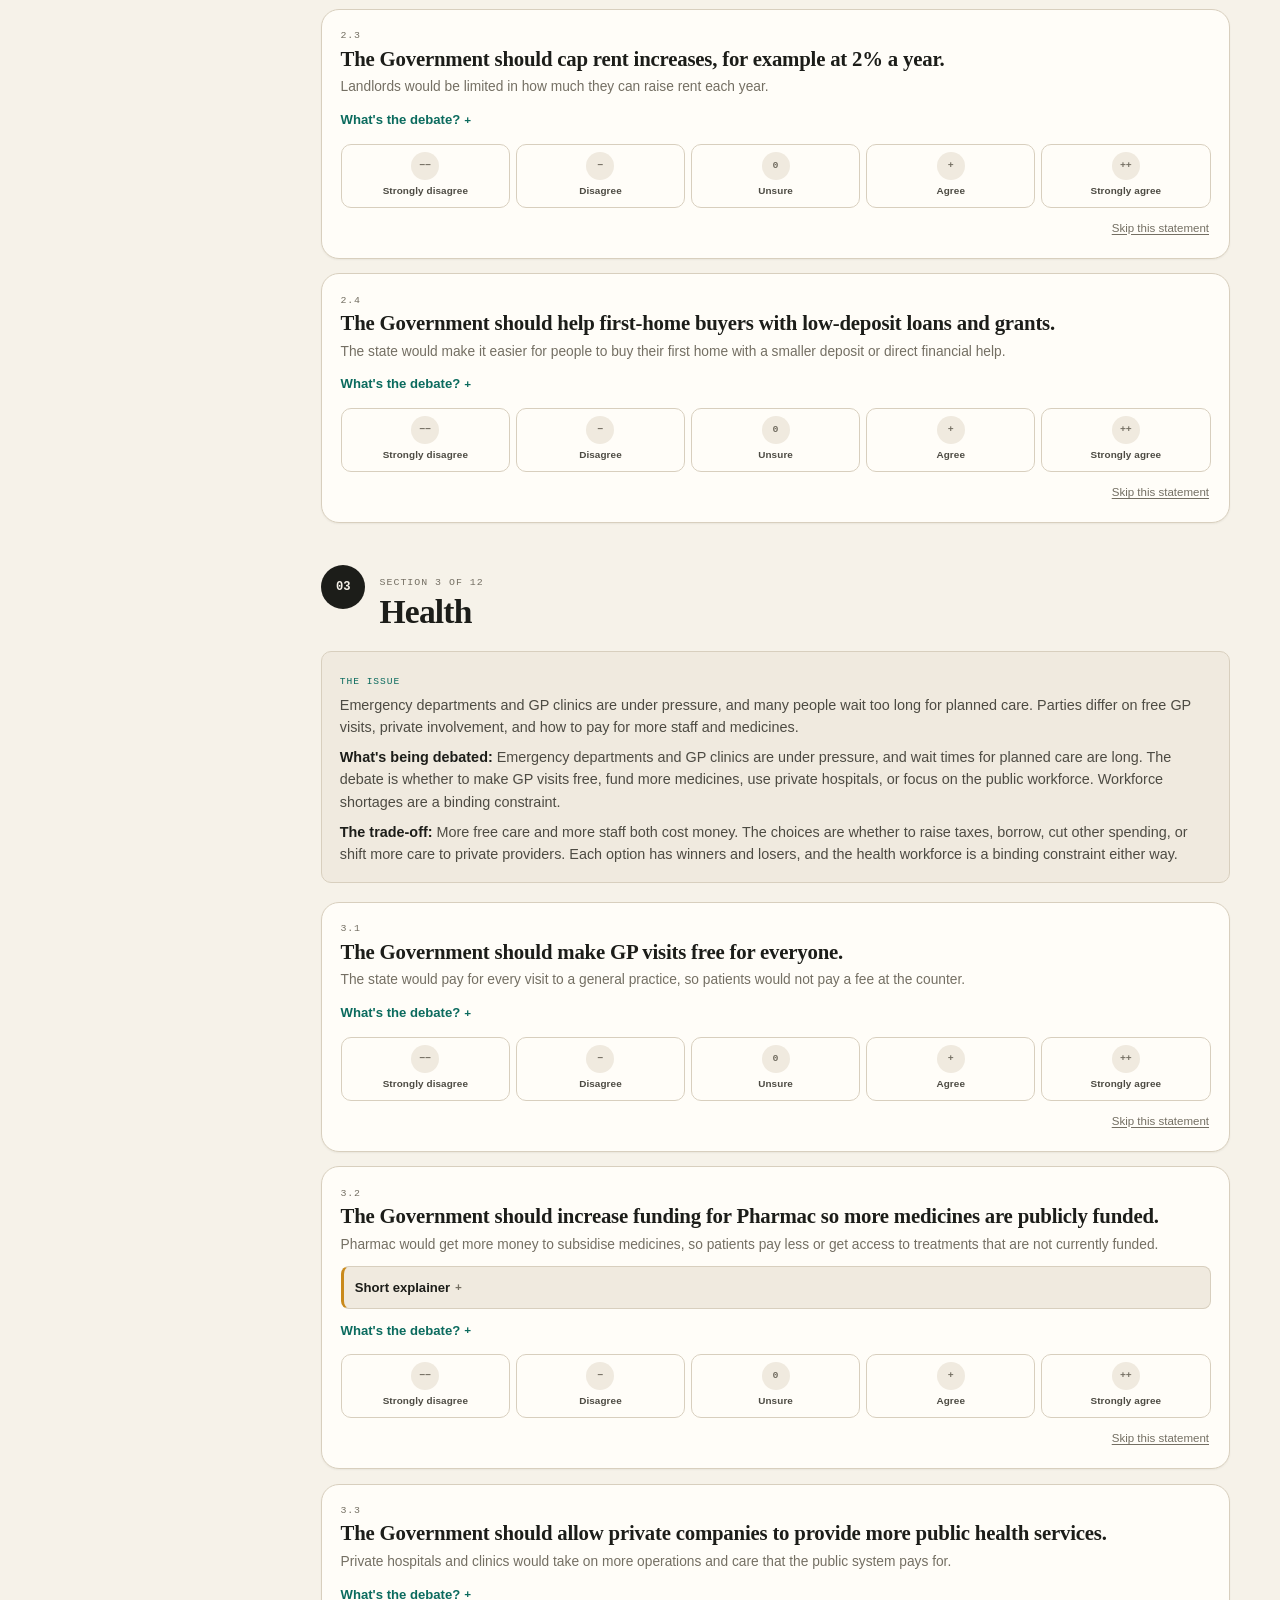
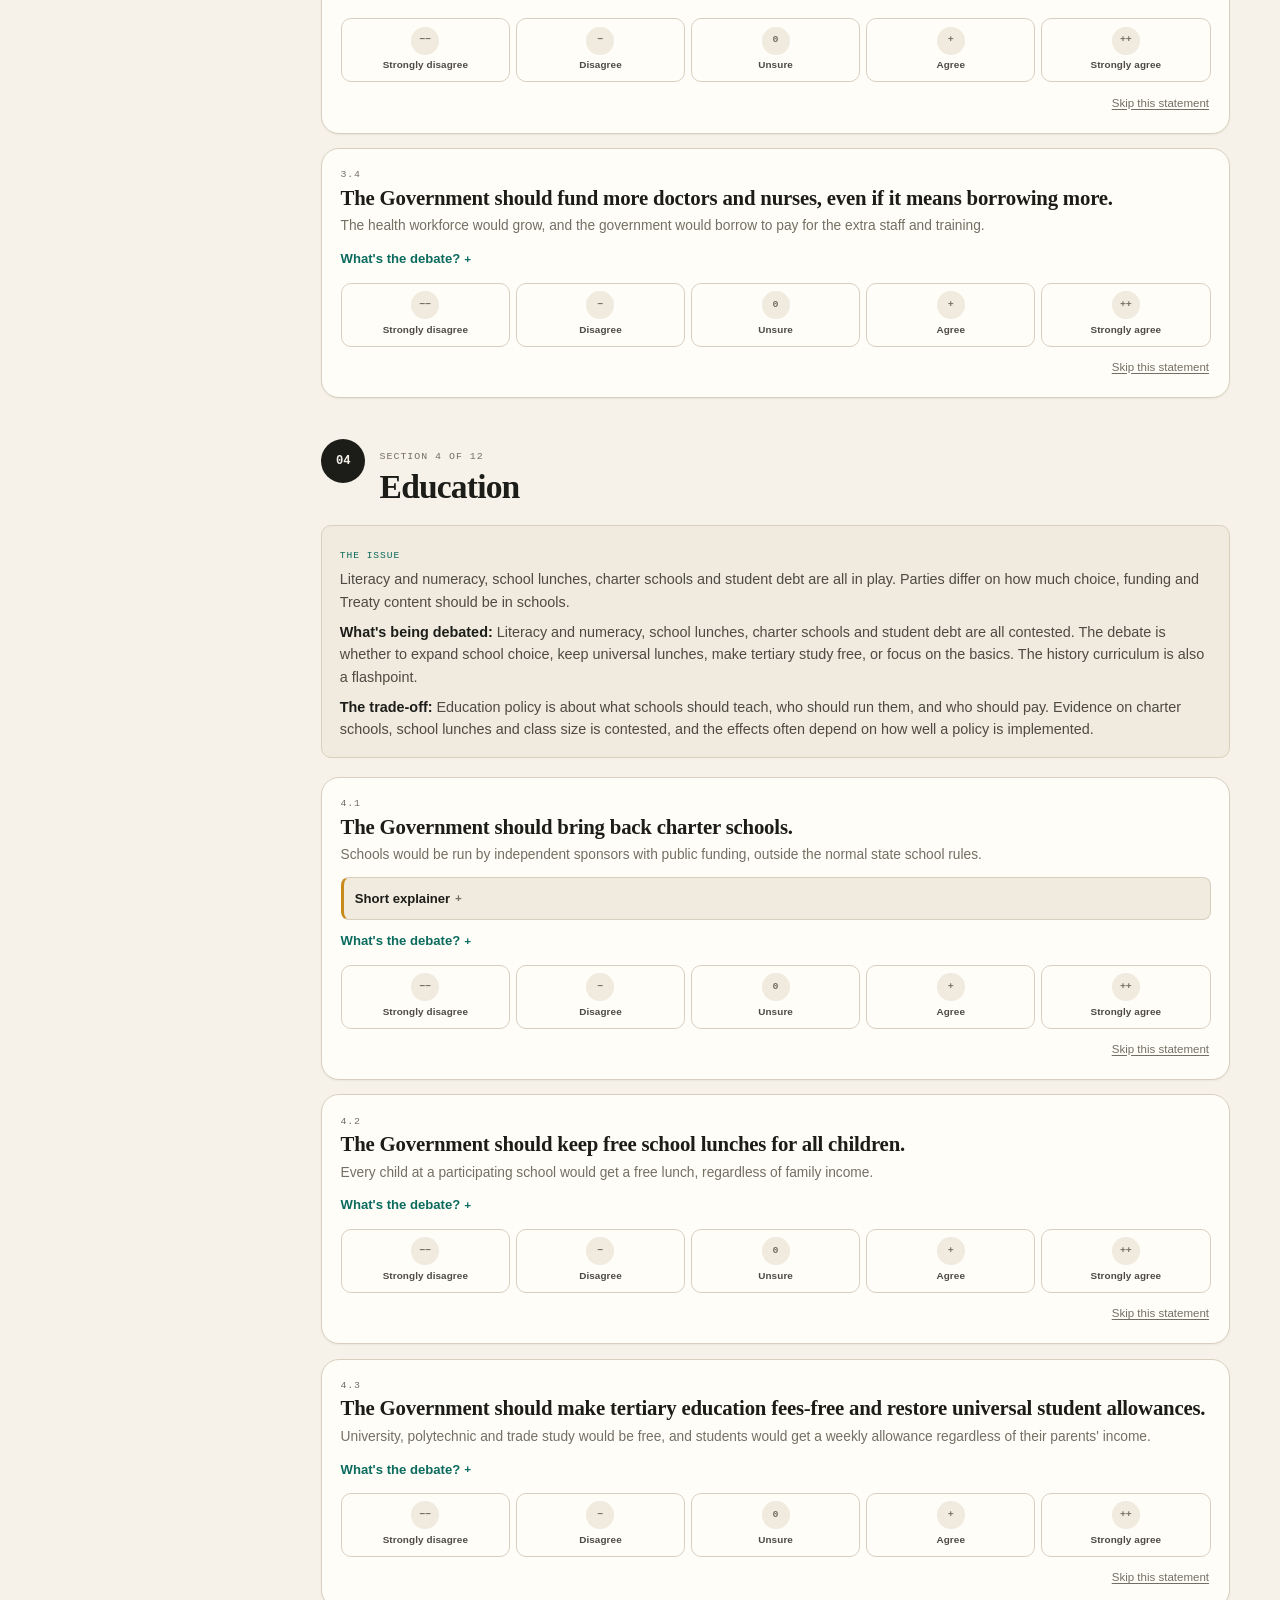
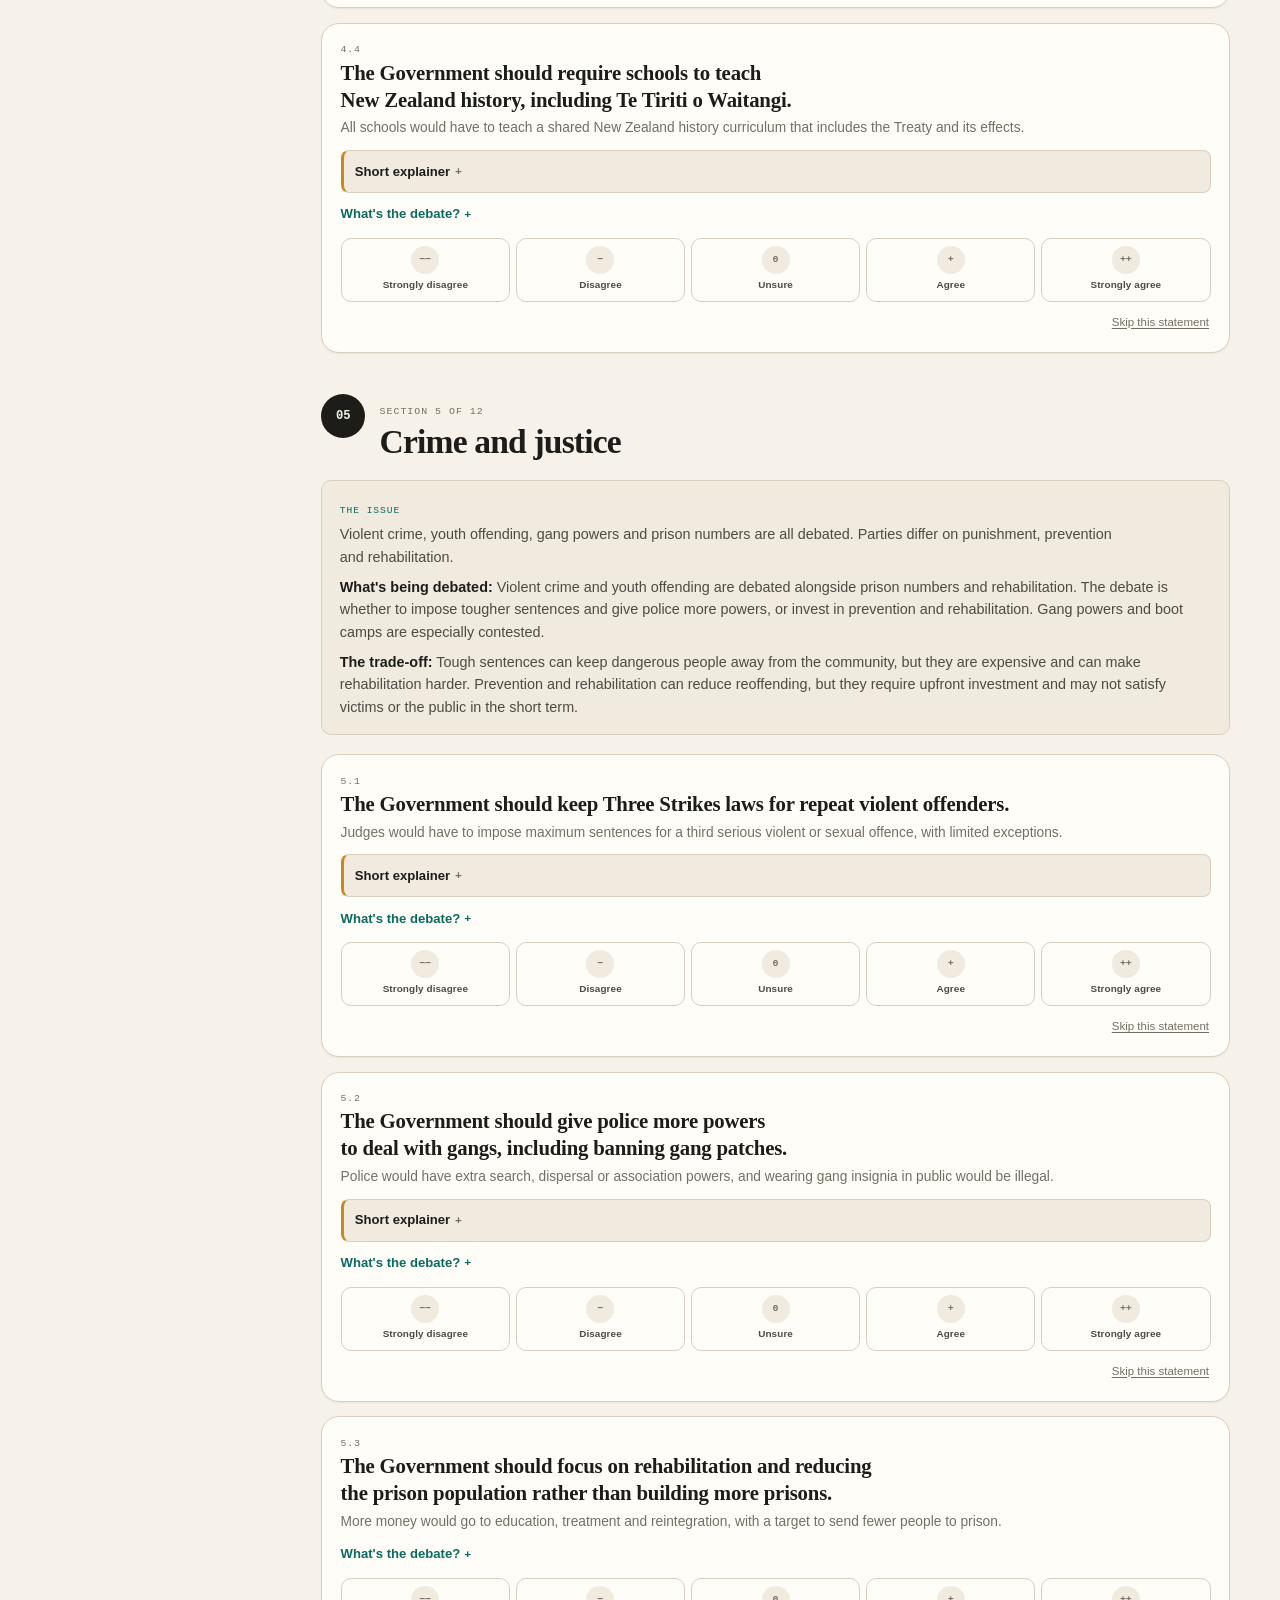
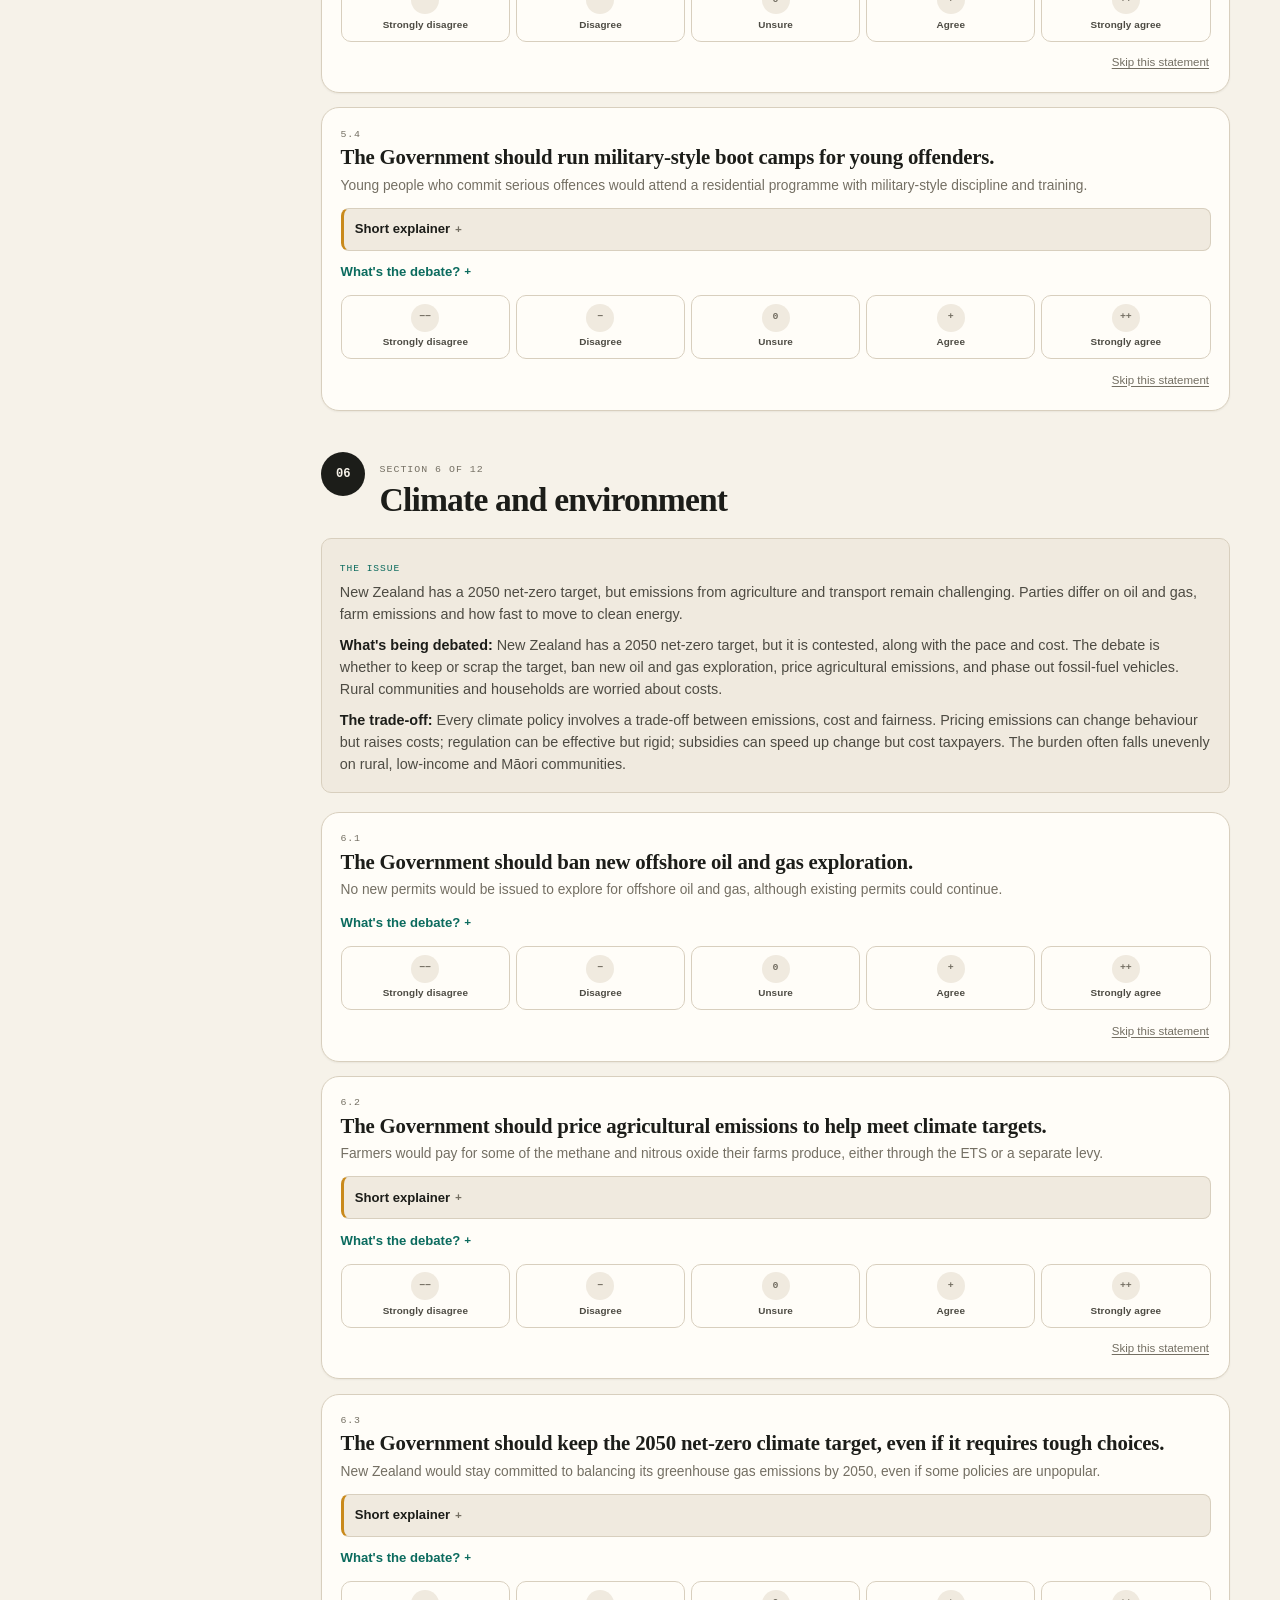
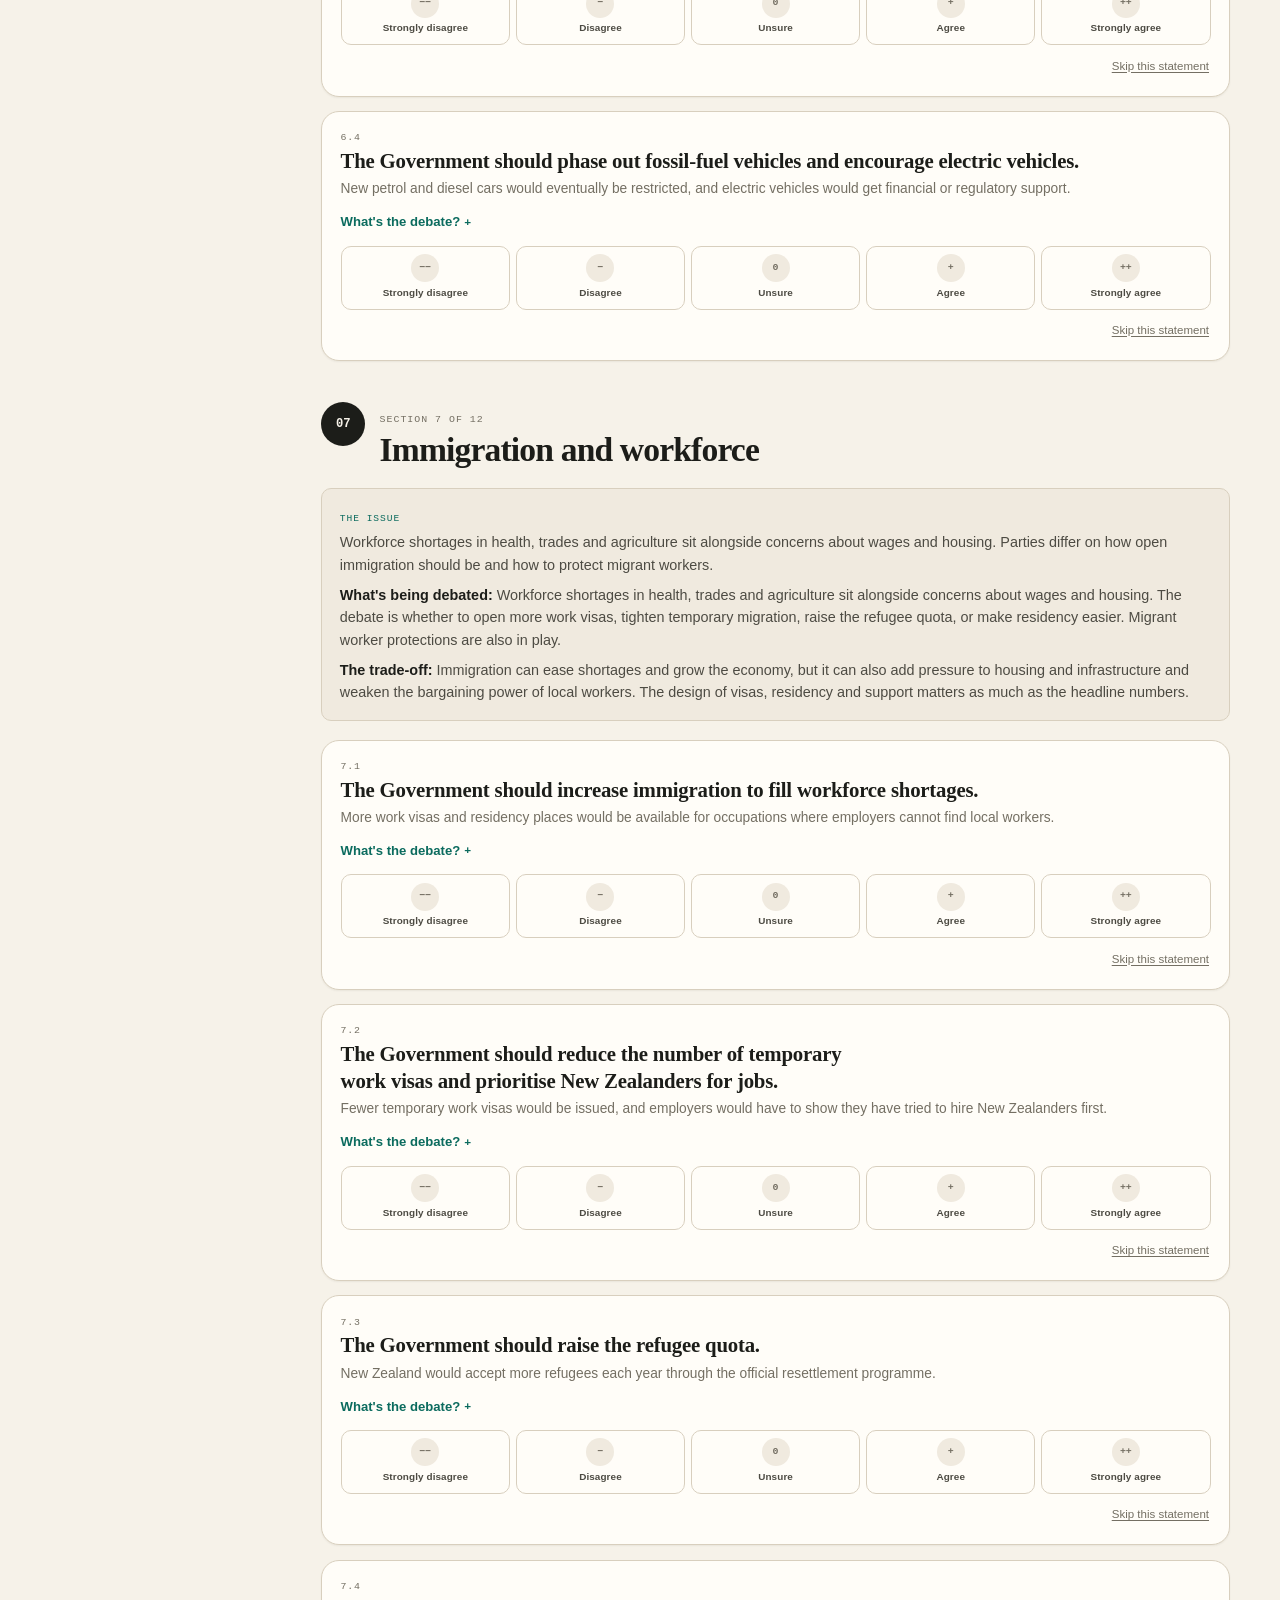
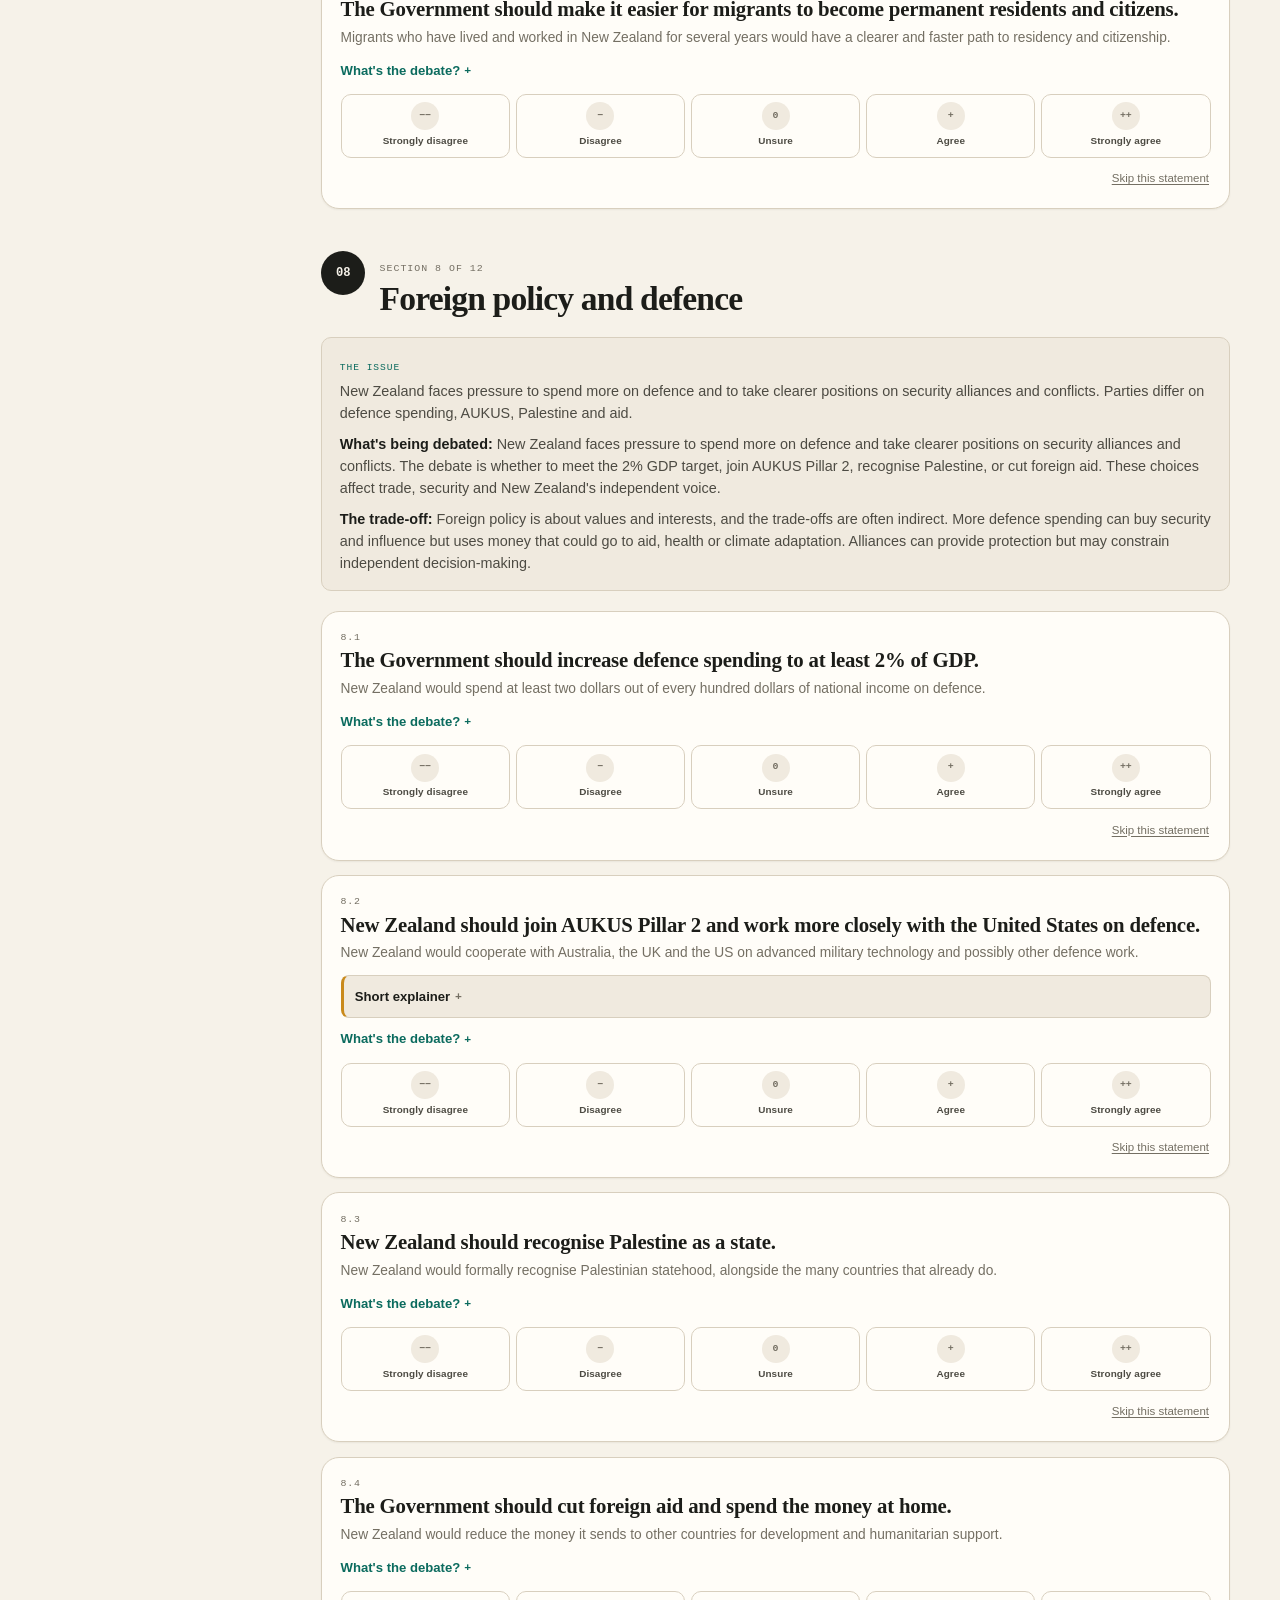
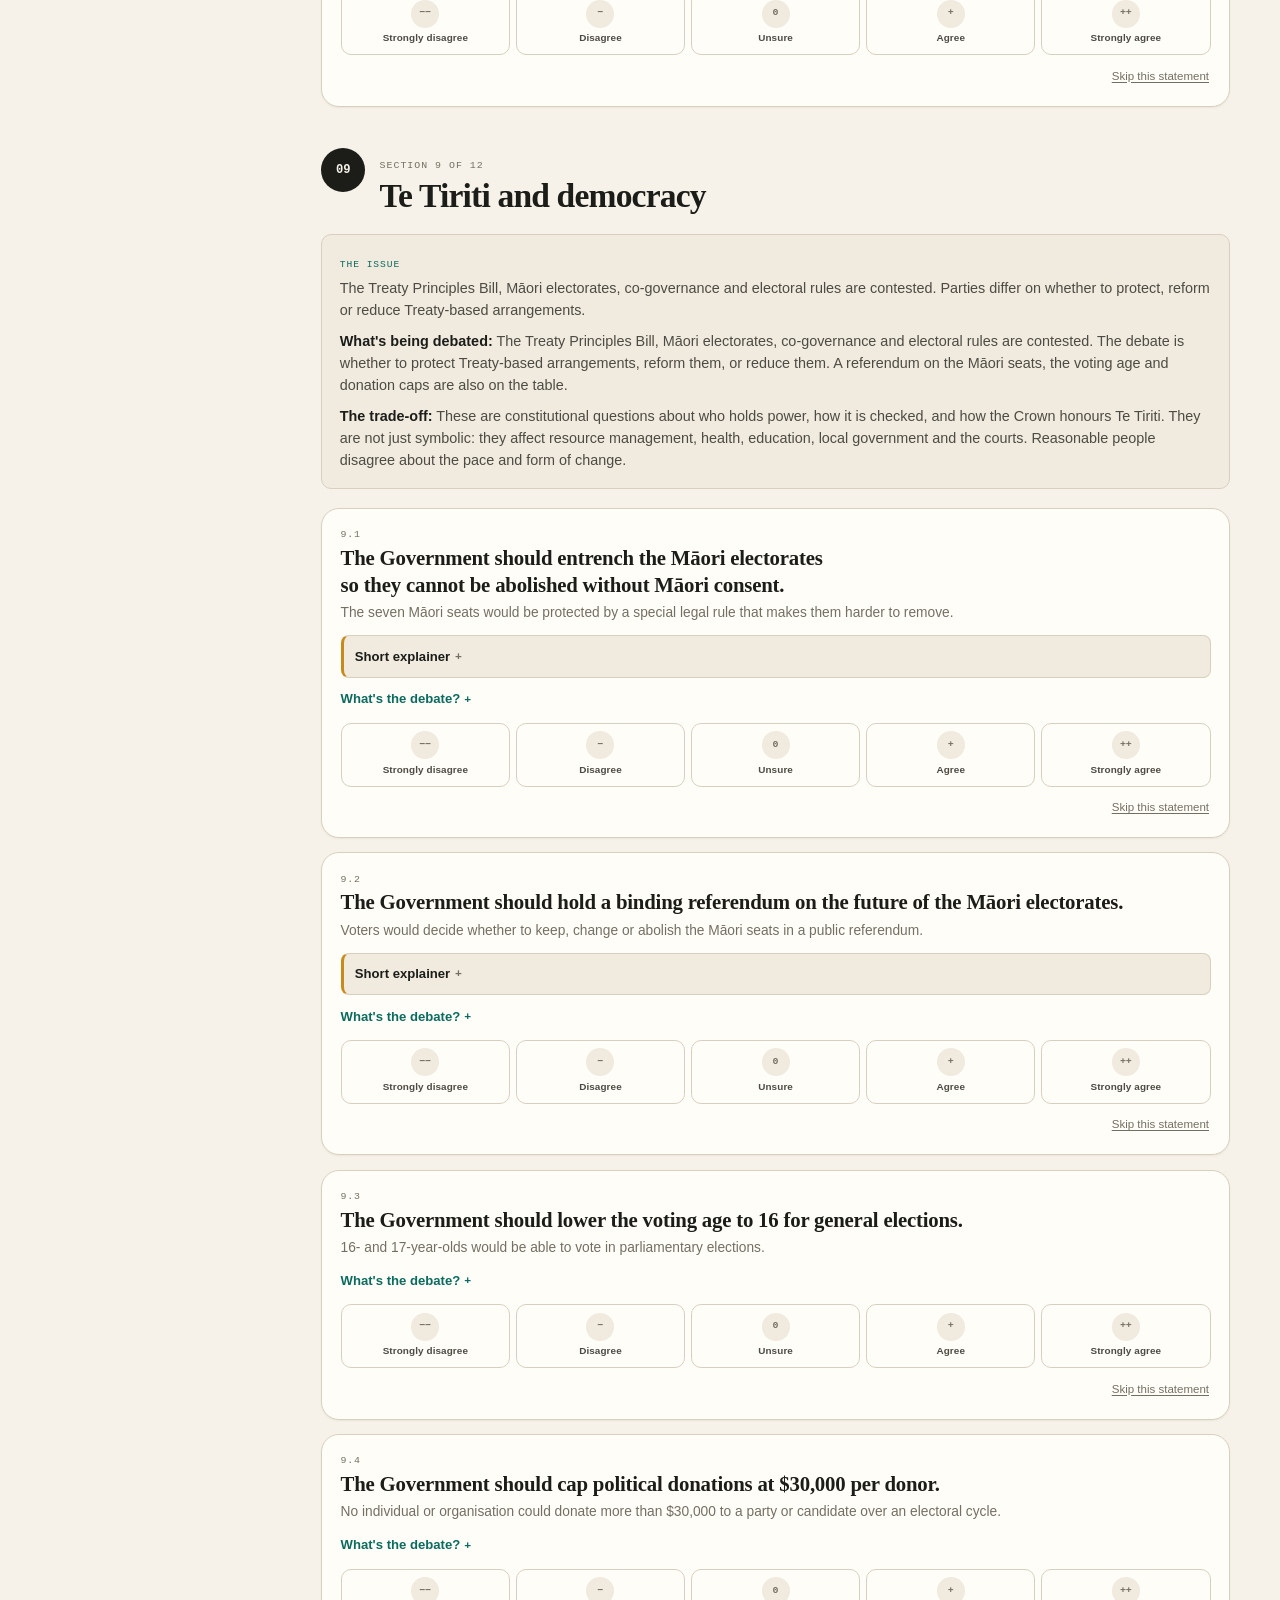
==== commit 56a9921b: "Add AI section, issue weighting, saved results, glossary and bills - New AI & technology section (12" ====
--- a/index.html
+++ b/index.html
@@ -4,12 +4,12 @@
   <meta charset="utf-8">
   <meta name="viewport" content="width=device-width, initial-scale=1">
   <title>Clear Vote — Compare policies, not personalities | NZ 2026</title>
-  <meta name="description" content="A blind, source-checked comparison of the 2026 New Zealand election policies. Answer 44 questions in about 30 minutes, then see which parties match you — and why.">
+  <meta name="description" content="A blind, source-checked comparison of the 2026 New Zealand election policies. Answer 48 questions in about 35 minutes, then see which parties match you — and why.">
   <meta name="theme-color" content="#f6f2e9">
   <link rel="icon" href="./assets/img/favicon.svg" type="image/svg+xml">
-  <link rel="stylesheet" href="./assets/css/styles.css?v=20261104">
+  <link rel="stylesheet" href="./assets/css/styles.css?v=20261105">
   <meta property="og:title" content="Clear Vote — Compare policies, not personalities">
-  <meta property="og:description" content="A blind, source-checked comparison of the 2026 New Zealand election policies. 44 questions. About 30 minutes. Every party position sourced.">
+  <meta property="og:description" content="A blind, source-checked comparison of the 2026 New Zealand election policies. 48 questions. About 35 minutes. Every party position sourced.">
   <meta property="og:type" content="website">
 </head>
 <body data-page="survey">
@@ -36,6 +36,7 @@
 
       <nav class="site-nav" id="site-nav" aria-label="Main navigation">
         <a href="#survey" aria-current="page">Take the survey</a>
+        <a href="./bills.html">Bills</a>
         <a href="./methods.html">Methods</a>
         <a href="./motivation.html">Why this exists</a>
         <a href="./audit.html">Audit the sources</a>
@@ -50,14 +51,14 @@
           <div>
             <p class="eyebrow">2026 General Election · Saturday 7 November</p>
             <h1>Your vote is too important to <em>guess</em>.</h1>
-            <p class="lede">Compare what the parties actually propose — without seeing their names. Answer 44 policy questions, then see who matches you, where you differ, and how your vote could shape the next government.</p>
+            <p class="lede">Compare what the parties actually propose — without seeing their names. Answer 48 policy questions, then see who matches you, where you differ, and how your vote could shape the next government.</p>
             <div class="btn-row mt-3">
               <a class="btn" href="#survey">Start the survey <span aria-hidden="true">→</span></a>
               <a class="btn btn-ghost" href="./methods.html">How it works</a>
             </div>
             <div class="hero-meta">
-              <span>◷ About 30 minutes</span>
-              <span>◉ 11 policy areas</span>
+              <span>◷ About 35 minutes</span>
+              <span>◉ 12 policy areas</span>
               <span>⌂ No account, no tracking</span>
             </div>
           </div>
@@ -84,9 +85,9 @@
         </div>
 
         <div class="home-stats" aria-label="At a glance">
-          <div class="home-stat"><strong>44</strong><span>policy questions</span></div>
+          <div class="home-stat"><strong>48</strong><span>policy questions</span></div>
           <div class="home-stat"><strong>7</strong><span>parties compared</span></div>
-          <div class="home-stat"><strong>11</strong><span>areas of government</span></div>
+          <div class="home-stat"><strong>12</strong><span>areas of government</span></div>
           <div class="home-stat"><strong>100%</strong><span>positions linked to sources</span></div>
         </div>
       </div>
@@ -133,6 +134,7 @@
           <a class="category-pill" href="#section-tiriti"><span class="dot"></span>Te Tiriti &amp; democracy</a>
           <a class="category-pill" href="#section-transport"><span class="dot"></span>Transport &amp; infrastructure</a>
           <a class="category-pill" href="#section-welfare"><span class="dot"></span>Welfare &amp; inequality</a>
+          <a class="category-pill" href="#section-ai"><span class="dot"></span>AI &amp; technology</a>
         </div>
       </div>
     </section>
@@ -149,7 +151,7 @@
           <span aria-hidden="true">◉</span>
           <div>
             <strong>Why the party names are hidden</strong>
-            <p>Research on voting and decision-making shows that party labels can change how people judge the same policy. Hiding the names reduces that pull. The names, positions and sources are all revealed after you finish — and on the <a href="./audit.html">audit page</a> at any time.</p>
+            <p>Research on voting and decision-making shows that party labels can change how people judge the same policy. Hiding the names reduces that pull. The names, positions and sources are all revealed after you finish — and on the <a href="./audit.html">audit page</a> at any time. If a term is unfamiliar, the <a href="./glossary.html">glossary</a> has short explanations.</p>
           </div>
         </div>
 
@@ -163,8 +165,8 @@
           <div class="survey-main">
             <div class="survey-progress" id="survey-progress">
               <div class="progress-row">
-                <span class="progress-text" id="progress-text">0 of 44 answered</span>
-                <div class="progress-track" role="progressbar" aria-labelledby="progress-text" aria-valuemin="0" aria-valuemax="44" aria-valuenow="0" id="progress-track">
+                <span class="progress-text" id="progress-text">0 of 48 answered</span>
+                <div class="progress-track" role="progressbar" aria-labelledby="progress-text" aria-valuemin="0" aria-valuemax="48" aria-valuenow="0" id="progress-track">
                   <div class="progress-fill" id="progress-fill"></div>
                 </div>
                 <div class="progress-actions">
@@ -192,8 +194,11 @@
 
             <div class="survey-footer" id="survey-footer">
               <p id="footer-message"><strong>You can finish at any point.</strong> The results page will show how many statements each match is based on, so you can see whether a result is well supported.</p>
+              <p class="small muted" id="import-survey-status" role="status" aria-live="polite"></p>
               <div class="btn-row">
                 <a class="btn" href="./results.html" id="finish-link">See my results <span aria-hidden="true">→</span></a>
+                <label class="btn btn-ghost" for="import-survey">Load saved result</label>
+                <input id="import-survey" class="sr-only" type="file" accept="application/json,.json">
                 <button class="btn btn-ghost" type="button" id="restart-survey">Start over</button>
               </div>
             </div>
@@ -222,9 +227,42 @@
           </article>
           <article class="feature-card">
             <span class="num">C</span>
-            <h3>Share or print</h3>
-            <p>Print a clean results sheet, copy a private link, or download a result card for social media.</p>
-          </article>
+            <h3>Share, print or save</h3>
+            <p>Print a clean results sheet, copy a private link, download a result card, or save a results file you can load again later.</p>
+          </article>
+        </div>
+      </div>
+    </section>
+
+    <section class="section">
+      <div class="wrap">
+        <div class="section-head">
+          <p class="eyebrow">What's in front of Parliament</p>
+          <h2>The election is not the only thing happening.</h2>
+          <p>Bills are where policy becomes law. These are three of the current or recent bills that matter for the election — with a plain-language explainer and a link to the official text.</p>
+        </div>
+        <div class="grid-3">
+          <article class="feature-card">
+            <span class="num">01</span>
+            <h3>Treaty references</h3>
+            <p>The Standardisation Bill would rewrite Treaty references across a range of Acts. It is the current Treaty bill after the Treaty Principles Bill was defeated.</p>
+            <p class="mt-2 mb-0"><a href="./bills.html#treaty-standardisation">Read the explainer →</a></p>
+          </article>
+          <article class="feature-card">
+            <span class="num">02</span>
+            <h3>Māori electorate boundaries</h3>
+            <p>The Electoral (District Boundaries) Bill would keep the number of Māori seats at seven until at least 2032, despite growth on the Māori roll.</p>
+            <p class="mt-2 mb-0"><a href="./bills.html#electoral-boundaries">Read the explainer →</a></p>
+          </article>
+          <article class="feature-card">
+            <span class="num">03</span>
+            <h3>Deepfakes</h3>
+            <p>The Deepfake Digital Harm and Exploitation Bill targets sexually explicit AI-generated images. It is one of the few AI-specific bills before Parliament.</p>
+            <p class="mt-2 mb-0"><a href="./bills.html#deepfake-bill">Read the explainer →</a></p>
+          </article>
+        </div>
+        <div class="btn-row mt-3">
+          <a class="btn btn-ghost" href="./bills.html">See all current bills &amp; flashpoints</a>
         </div>
       </div>
     </section>
@@ -235,7 +273,7 @@
           <span aria-hidden="true">✓</span>
           <div>
             <strong>What this is — and isn't</strong>
-            <p>This is an independent, non-partisan education project. It is not affiliated with any party, candidate, or campaign. It does not promote or oppose any party, collect personal information, run ads, or accept donations. It is a snapshot of published policy as at 4 November 2026, not a prediction of the election result. Always check the sources before you vote.</p>
+            <p>This is an independent, non-partisan education project. It is not affiliated with any party, candidate, or campaign. It does not promote or oppose any party, collect personal information, run ads, or accept donations. It is a snapshot of published policy as at 5 November 2026, not a prediction of the election result. Always check the sources before you vote.</p>
           </div>
         </div>
       </div>
@@ -265,6 +303,8 @@
             <li><a href="./methods.html">Methods &amp; scoring</a></li>
             <li><a href="./motivation.html">Why this exists</a></li>
             <li><a href="./audit.html">Audit the sources</a></li>
+            <li><a href="./bills.html">Current bills</a></li>
+            <li><a href="./glossary.html">Glossary</a></li>
             <li><a href="./results.html">Your results</a></li>
             <li><a href="https://github.com/1jamesthompson1/informed-voting" rel="noopener">GitHub repository</a></li>
           </ul>
@@ -281,12 +321,12 @@
       </div>
       <div class="footer-note">
         <p>Clear Vote is an independent project. It does not promote or oppose any party or candidate, and it is not authorised by any party or campaign. Policy positions are summarised from official party material and linked on the audit page. Polling data is a snapshot from <a href="https://election2026.nz/" rel="noopener">election2026.nz</a> (2 November 2026 average). If you find an error, please <a href="https://github.com/1jamesthompson1/informed-voting/issues/new?template=correction.md" rel="noopener">open an issue on GitHub</a> — corrections are welcome.</p>
-        <p>Last updated: 4 November 2026 · <a href="./methods.html#corrections">Corrections policy</a></p>
+        <p>Last updated: 5 November 2026 · <a href="./methods.html#corrections">Corrections policy</a></p>
       </div>
     </div>
   </footer>
 
-  <script src="./assets/js/common.js?v=20261104" defer></script>
-  <script type="module" src="./assets/js/survey.js?v=20261104"></script>
+  <script src="./assets/js/common.js?v=20261105" defer></script>
+  <script type="module" src="./assets/js/survey.js?v=20261105"></script>
 </body>
 </html>
--- a/assets/css/styles.css
+++ b/assets/css/styles.css
@@ -2665,3 +2665,344 @@
     line-height: 1;
   }
 }
+
+/* ---------- Inline glossary / explainers ---------- */
+
+.statement-explainer {
+  margin: -0.15rem 0 0.8rem;
+  padding: 0.6rem 0.7rem;
+  border: 1px solid var(--line);
+  border-left: 3px solid var(--gold);
+  border-radius: 8px;
+  background: var(--surface-2);
+  font-size: 0.82rem;
+  color: var(--ink-2);
+}
+
+.statement-explainer summary {
+  display: inline-flex;
+  align-items: center;
+  gap: 0.3rem;
+  cursor: pointer;
+  color: var(--ink);
+  font-weight: 650;
+  list-style: none;
+}
+
+.statement-explainer summary::-webkit-details-marker {
+  display: none;
+}
+
+.statement-explainer summary::after {
+  content: "+";
+  font-family: var(--mono);
+  font-size: 0.72rem;
+  color: var(--muted);
+}
+
+.statement-explainer[open] summary::after {
+  content: "−";
+}
+
+.statement-explainer p {
+  margin: 0.45rem 0 0;
+  line-height: 1.5;
+}
+
+.statement-explainer p + p {
+  margin-top: 0.5rem;
+}
+
+/* ---------- Glossary ---------- */
+
+.glossary-grid {
+  display: grid;
+  grid-template-columns: repeat(2, minmax(0, 1fr));
+  gap: 0.9rem;
+}
+
+.glossary-card {
+  padding: 1.1rem 1.2rem;
+  border: 1px solid var(--line);
+  border-radius: var(--radius);
+  background: var(--surface);
+  box-shadow: var(--shadow-sm);
+  scroll-margin-top: 1.5rem;
+}
+
+.glossary-card h2 {
+  font-family: var(--sans);
+  font-size: 1.05rem;
+  letter-spacing: -0.01em;
+  margin-bottom: 0.35rem;
+}
+
+.glossary-card p {
+  margin: 0 0 0.6rem;
+  font-size: 0.88rem;
+  line-height: 1.55;
+  color: var(--ink-2);
+}
+
+.glossary-card a {
+  font-size: 0.72rem;
+}
+
+@media (max-width: 760px) {
+  .glossary-grid {
+    grid-template-columns: 1fr;
+  }
+}
+
+/* ---------- Bills page ---------- */
+
+.bill-grid {
+  display: grid;
+  grid-template-columns: repeat(2, minmax(0, 1fr));
+  gap: 1rem;
+}
+
+.bill-card {
+  scroll-margin-top: 1.5rem;
+  display: flex;
+  flex-direction: column;
+  padding: 1.2rem;
+  border: 1px solid var(--line);
+  border-radius: var(--radius);
+  background: var(--surface);
+  box-shadow: var(--shadow-sm);
+}
+
+.bill-head {
+  display: flex;
+  flex-wrap: wrap;
+  gap: 0.5rem;
+  align-items: center;
+  margin-bottom: 0.7rem;
+}
+
+.status {
+  display: inline-flex;
+  align-items: center;
+  padding: 0.2rem 0.5rem;
+  border-radius: 999px;
+  font-family: var(--mono);
+  font-size: 0.58rem;
+  letter-spacing: 0.04em;
+  text-transform: uppercase;
+  font-weight: 700;
+}
+
+.status-inforce {
+  background: var(--ok-soft);
+  color: var(--ok);
+}
+
+.status-passed {
+  background: var(--accent-soft);
+  color: var(--accent-deep);
+}
+
+.status-before {
+  background: var(--gold-soft);
+  color: var(--ink);
+}
+
+.status-defeated {
+  background: var(--danger-soft);
+  color: var(--danger);
+}
+
+.bill-type {
+  font-family: var(--mono);
+  font-size: 0.58rem;
+  letter-spacing: 0.03em;
+  color: var(--muted);
+}
+
+.bill-card h2 {
+  font-family: var(--sans);
+  font-size: 1.12rem;
+  line-height: 1.3;
+  letter-spacing: -0.01em;
+  margin-bottom: 0.6rem;
+}
+
+.bill-card p {
+  font-size: 0.86rem;
+  line-height: 1.55;
+  color: var(--ink-2);
+  margin-bottom: 0.55rem;
+}
+
+.bill-card .bill-related {
+  font-size: 0.76rem;
+  color: var(--muted);
+  margin-top: auto;
+}
+
+.bill-source {
+  display: inline-block;
+  margin-top: 0.4rem;
+  font-size: 0.76rem;
+  font-weight: 650;
+}
+
+@media (max-width: 820px) {
+  .bill-grid {
+    grid-template-columns: 1fr;
+  }
+}
+
+/* ---------- Issue weights ---------- */
+
+.weight-head {
+  display: flex;
+  flex-wrap: wrap;
+  align-items: flex-start;
+  justify-content: space-between;
+  gap: 1rem;
+  margin-bottom: 1rem;
+}
+
+.weight-head h2 {
+  font-size: clamp(1.5rem, 3vw, 2.1rem);
+  margin-bottom: 0.4rem;
+}
+
+.weight-grid {
+  display: grid;
+  grid-template-columns: repeat(2, minmax(0, 1fr));
+  gap: 0.35rem 1.5rem;
+}
+
+.weight-row {
+  display: grid;
+  grid-template-columns: minmax(8rem, 1fr) minmax(5rem, 1.4fr) 3.8rem;
+  gap: 0.6rem;
+  align-items: center;
+  padding: 0.35rem 0;
+  border-bottom: 1px solid var(--line);
+}
+
+.weight-row label {
+  font-size: 0.82rem;
+  font-weight: 650;
+  color: var(--ink-2);
+}
+
+.weight-row input[type="range"] {
+  width: 100%;
+  accent-color: var(--accent);
+  min-height: 28px;
+}
+
+.weight-row output {
+  font-family: var(--mono);
+  font-size: 0.64rem;
+  font-weight: 700;
+  text-align: right;
+  color: var(--accent);
+}
+
+@media (max-width: 760px) {
+  .weight-grid {
+    grid-template-columns: 1fr;
+  }
+
+  .weight-row {
+    grid-template-columns: minmax(7rem, 1fr) minmax(5rem, 1.5fr) 3.5rem;
+  }
+}
+
+/* ---------- Issue profile ---------- */
+
+.issue-profile {
+  display: grid;
+  gap: 0.45rem;
+}
+
+.issue-row {
+  display: grid;
+  grid-template-columns: 8.5rem minmax(0, 1fr) 3.2rem 3.2rem;
+  gap: 0.55rem;
+  align-items: center;
+  font-size: 0.78rem;
+}
+
+.issue-name {
+  color: var(--ink-2);
+  font-weight: 650;
+  white-space: nowrap;
+  overflow: hidden;
+  text-overflow: ellipsis;
+}
+
+.issue-track {
+  height: 14px;
+  border-radius: 999px;
+  background: var(--surface-3);
+  overflow: hidden;
+}
+
+.issue-fill {
+  height: 100%;
+  border-radius: inherit;
+}
+
+.issue-value {
+  text-align: right;
+  font-family: var(--mono);
+  font-size: 0.7rem;
+  font-weight: 700;
+}
+
+.issue-weight {
+  text-align: right;
+  font-family: var(--mono);
+  font-size: 0.58rem;
+  color: var(--muted);
+  text-transform: uppercase;
+  letter-spacing: 0.04em;
+}
+
+@media (max-width: 560px) {
+  .issue-row {
+    grid-template-columns: 6.2rem minmax(0, 1fr) 2.8rem 2.8rem;
+    gap: 0.4rem;
+    font-size: 0.7rem;
+  }
+
+  .issue-value {
+    font-size: 0.64rem;
+  }
+
+  .issue-weight {
+    font-size: 0.52rem;
+  }
+}
+
+.weight-head > div {
+  flex: 1 1 60%;
+}
+
+.weight-head > .btn {
+  flex: 0 0 auto;
+}
+
+@media print {
+  /* Let large cards flow across pages; keep small rows together. */
+  .card {
+    break-inside: auto;
+  }
+
+  .party-bar,
+  .agreement-item,
+  .scenario,
+  .issue-row,
+  .threshold-row,
+  .glossary-card,
+  .bill-card {
+    break-inside: avoid;
+  }
+}
